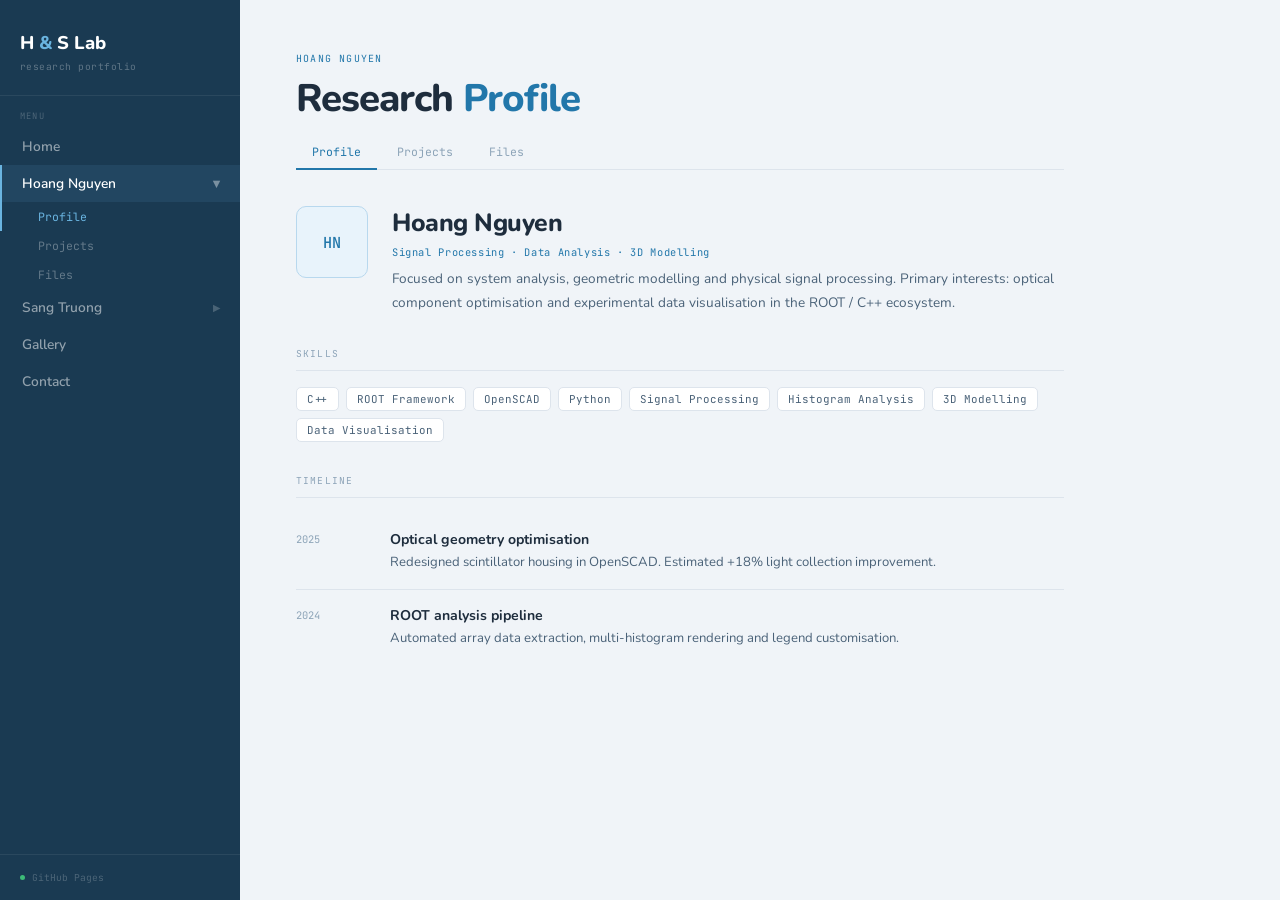
==== pages/hoang.html @ f60a48c0 "divide code for manage" ====
<!DOCTYPE html>
<html lang="en">
<head>
    <meta charset="UTF-8">
    <meta name="viewport" content="width=device-width, initial-scale=1.0">
    <title>Hoang Nguyen — H & S Lab</title>
    <link href="https://fonts.googleapis.com/css2?family=Nunito:wght@400;600;700;800&family=JetBrains+Mono:wght@300;400;500&display=swap" rel="stylesheet">
    <link rel="stylesheet" href="../css/style.css">
</head>
<body>

<!-- ── Sidebar ── -->
<button class="mob-btn" onclick="toggleMob()">menu</button>

<nav class="sidebar" id="sidebar">
    <div class="brand">
        <a href="../index.html" class="brand-name">H <span>&</span> S Lab</a>
        <div class="brand-tagline">research portfolio</div>
    </div>

    <div class="nav-section">
        <div class="nav-label">Menu</div>

        <a class="nav-item" href="../index.html">Home</a>

        <!-- Hoang sub-menu — open by default on this page -->
        <div class="nav-item open active" onclick="toggleSub('sub-h', this)">
            Hoang Nguyen <span class="nav-chevron">▶</span>
        </div>
        <div class="nav-sub open" id="sub-h">
            <a class="nav-sub-item" href="#" onclick="switchTabById('profile'); return false;">Profile</a>
            <a class="nav-sub-item" href="#" onclick="switchTabById('projects'); return false;">Projects</a>
            <a class="nav-sub-item" href="#" onclick="switchTabById('files'); return false;">Files</a>
        </div>

        <div class="nav-item" onclick="toggleSub('sub-s', this)">
            Sang Truong <span class="nav-chevron">▶</span>
        </div>
        <div class="nav-sub" id="sub-s">
            <a class="nav-sub-item" href="sang.html">Profile</a>
            <a class="nav-sub-item" href="sang.html#projects">Projects</a>
            <a class="nav-sub-item" href="sang.html#files">Files</a>
        </div>

        <a class="nav-item" href="../index.html#gallery">Gallery</a>
        <a class="nav-item" href="../index.html#contact">Contact</a>
    </div>

    <div class="sidebar-foot">
        <span class="live-dot"></span> GitHub Pages
    </div>
</nav>

<!-- ── Main ── -->
<main class="main">
<div class="page-wrap">

    <div class="kicker">Hoang Nguyen</div>
    <h1 class="page-title">Research <em>Profile</em></h1>

    <!-- Tab bar -->
    <div class="tab-bar" id="hoang-tabs">
        <a class="tab active" data-tab="profile"  onclick="switchTabById('profile');  return false;" href="#">Profile</a>
        <a class="tab"        data-tab="projects" onclick="switchTabById('projects'); return false;" href="#">Projects</a>
        <a class="tab"        data-tab="files"    onclick="switchTabById('files');    return false;" href="#">Files</a>
    </div>

    <!-- ── Tab: Profile ── -->
    <div class="tab-panel active" id="profile">

        <div class="profile-header">
            <div class="avatar">
                <!-- Replace with: <img src="../images/hoang.jpg" alt="Hoang"> -->
                HN
            </div>
            <div>
                <div class="profile-name">Hoang Nguyen</div>
                <div class="profile-role">Signal Processing · Data Analysis · 3D Modelling</div>
                <div class="profile-bio">
                    Focused on system analysis, geometric modelling and physical signal processing.
                    Primary interests: optical component optimisation and experimental data
                    visualisation in the ROOT / C++ ecosystem.
                </div>
            </div>
        </div>

        <div class="section-label">Skills</div>
        <div class="skills">
            <span class="skill">C++</span>
            <span class="skill">ROOT Framework</span>
            <span class="skill">OpenSCAD</span>
            <span class="skill">Python</span>
            <span class="skill">Signal Processing</span>
            <span class="skill">Histogram Analysis</span>
            <span class="skill">3D Modelling</span>
            <span class="skill">Data Visualisation</span>
        </div>

        <div class="section-label">Timeline</div>
        <div class="timeline">
            <div class="tl-item">
                <div class="tl-date">2025</div>
                <div>
                    <div class="tl-title">Optical geometry optimisation</div>
                    <div class="tl-desc">Redesigned scintillator housing in OpenSCAD. Estimated +18% light collection improvement.</div>
                </div>
            </div>
            <div class="tl-item">
                <div class="tl-date">2024</div>
                <div>
                    <div class="tl-title">ROOT analysis pipeline</div>
                    <div class="tl-desc">Automated array data extraction, multi-histogram rendering and legend customisation.</div>
                </div>
            </div>
        </div>

    </div><!-- /profile -->

    <!-- ── Tab: Projects ── -->
    <div class="tab-panel" id="projects">

        <div class="cards">
            <div class="card">
                <div class="card-tag">OpenSCAD · 3D</div>
                <div class="card-title">Optical component simulation</div>
                <div class="card-desc">
                    Custom geometry design for light-collecting components. Transition from cylinder
                    to cube form to improve solid-angle coverage and fabrication ease.
                </div>
                <div class="card-footer">
                    <div class="card-status"><span class="dot-status dot-active"></span> In progress</div>
                    <div class="card-year">2025</div>
                </div>
            </div>
            <div class="card">
                <div class="card-tag">C++ · ROOT</div>
                <div class="card-title">Data analysis & histogramming</div>
                <div class="card-desc">
                    Array data extraction pipeline, h_sampic histogram generation and TLegend
                    refinement inside ROOT framework for physics experiments.
                </div>
                <div class="card-footer">
                    <div class="card-status"><span class="dot-status dot-done"></span> Completed</div>
                    <div class="card-year">2024</div>
                </div>
            </div>
        </div>

    </div><!-- /projects -->

    <!-- ── Tab: Files ── -->
    <div class="tab-panel" id="files">

        <p style="font-size:0.85rem;color:var(--text-mid);margin-bottom:24px;line-height:1.7;">
            Files are managed via the GitHub repository.
            To add a file, push it to the repo and add a row below.
        </p>

        <div class="section-label">Source code</div>
        <div class="file-grid">
            <div class="file-row">
                <span class="file-type">.scad</span>
                <span class="file-name">optical_housing_v2.scad</span>
                <span class="file-desc">Cube geometry — scintillator housing</span>
                <!-- Update href to the real path, e.g. href="../code/hoang/optical_housing_v2.scad" -->
                <a class="file-link" href="#">View</a>
            </div>
            <div class="file-row">
                <span class="file-type">.cpp</span>
                <span class="file-name">histogram_pipeline.cpp</span>
                <span class="file-desc">h_sampic extraction & ROOT render</span>
                <a class="file-link" href="#">View</a>
            </div>
        </div>

        <div class="section-label" style="margin-top:28px;">Reports</div>
        <div class="file-grid">
            <div class="file-row">
                <span class="file-type">.pdf</span>
                <span class="file-name">analysis_report_2024.pdf</span>
                <span class="file-desc">Experimental results summary</span>
                <a class="file-link" href="#">View</a>
            </div>
        </div>

    </div><!-- /files -->

</div><!-- /page-wrap -->
</main>

<script src="../js/nav.js"></script>
<script>
    /* ── Tab switching for this page ── */
    function switchTabById(tabId) {
        document.querySelectorAll('#hoang-tabs .tab').forEach(t => {
            t.classList.toggle('active', t.dataset.tab === tabId);
        });
        document.querySelectorAll('.tab-panel').forEach(p => {
            p.classList.toggle('active', p.id === tabId);
        });
        /* sync sidebar highlight */
        document.querySelectorAll('#sub-h .nav-sub-item').forEach(item => {
            item.classList.remove('active');
        });
        const idx = ['profile','projects','files'].indexOf(tabId);
        const sideItems = document.querySelectorAll('#sub-h .nav-sub-item');
        if (sideItems[idx]) sideItems[idx].classList.add('active');

        /* update URL hash without page jump */
        history.replaceState(null, '', '#' + tabId);
    }

    /* ── Open tab from URL hash on load ── */
    document.addEventListener('DOMContentLoaded', function () {
        const hash = window.location.hash.replace('#', '');
        if (['profile','projects','files'].includes(hash)) {
            switchTabById(hash);
        } else {
            switchTabById('profile');
        }
    });
</script>
</body>
</html>
---- css/style.css ----
/* ═══════════════════════════════════════════
   H & S Lab — Global Stylesheet
   Edit colours here: CSS variables at :root
   ═══════════════════════════════════════════ */

:root {
    --bg:         #f0f4f8;
    --surface:    #ffffff;
    --surface2:   #e8eef4;
    --sidebar-bg: #1a3a52;
    --border:     #dde4ec;
    --text:       #1e2d3d;
    --text-mid:   #4a6278;
    --text-soft:  #8da4b8;
    --accent:     #2277aa;
    --accent-bg:  #e8f3fb;
    --accent-br:  #b8d8ee;
    --green:      #2a9d6a;
    --radius:     10px;
    --sidebar-w:  240px;
    --mono: 'JetBrains Mono', monospace;
    --sans: 'Nunito', sans-serif;
}

/* ── Reset ── */
* { box-sizing: border-box; margin: 0; padding: 0; }
::selection { background: var(--accent); color: #fff; }
::-webkit-scrollbar { width: 5px; }
::-webkit-scrollbar-thumb { background: var(--border); border-radius: 5px; }

body {
    font-family: var(--sans);
    background: var(--bg);
    color: var(--text);
    display: flex;
    height: 100vh;
    overflow: hidden;
}

/* ══════════════════════════════
   SIDEBAR
══════════════════════════════ */
.sidebar {
    width: var(--sidebar-w);
    min-width: var(--sidebar-w);
    background: var(--sidebar-bg);
    display: flex;
    flex-direction: column;
    overflow-y: auto;
    z-index: 20;
}

.brand {
    padding: 30px 20px 22px;
    border-bottom: 1px solid rgba(255,255,255,0.07);
}

.brand-name {
    font-family: var(--sans);
    font-size: 1.15rem;
    font-weight: 800;
    color: #fff;
    letter-spacing: -0.01em;
    text-decoration: none;
    display: block;
}

.brand-name span { color: #6ab4e0; }

.brand-tagline {
    font-family: var(--mono);
    font-size: 0.6rem;
    color: rgba(255,255,255,0.3);
    margin-top: 5px;
    letter-spacing: 0.05em;
}

.nav-section { padding: 14px 0 8px; }

.nav-label {
    font-family: var(--mono);
    font-size: 0.55rem;
    letter-spacing: 0.14em;
    text-transform: uppercase;
    color: rgba(255,255,255,0.22);
    padding: 0 20px 6px;
}

.nav-item {
    display: flex;
    align-items: center;
    gap: 9px;
    padding: 9px 20px;
    cursor: pointer;
    font-size: 0.86rem;
    font-weight: 600;
    color: rgba(255,255,255,0.52);
    border-left: 2px solid transparent;
    transition: color 0.16s, background 0.16s, border-color 0.16s;
    user-select: none;
    text-decoration: none;
}

.nav-item:hover {
    color: rgba(255,255,255,0.85);
    background: rgba(255,255,255,0.05);
}

.nav-item.active {
    color: #fff;
    border-left-color: #6ab4e0;
    background: rgba(106,180,224,0.1);
}

.nav-chevron {
    margin-left: auto;
    font-size: 0.55rem;
    opacity: 0.4;
    transition: transform 0.22s ease;
}

.nav-item.open .nav-chevron { transform: rotate(90deg); }

.nav-sub {
    overflow: hidden;
    max-height: 0;
    transition: max-height 0.28s ease;
}

.nav-sub.open { max-height: 180px; }

.nav-sub-item {
    display: block;
    padding: 7px 20px 7px 36px;
    cursor: pointer;
    font-family: var(--mono);
    font-size: 0.72rem;
    color: rgba(255,255,255,0.32);
    border-left: 2px solid transparent;
    transition: color 0.14s, border-color 0.14s;
    text-decoration: none;
}

.nav-sub-item:hover { color: rgba(255,255,255,0.65); }

.nav-sub-item.active {
    color: #6ab4e0;
    border-left-color: #6ab4e0;
}

.sidebar-foot {
    margin-top: auto;
    padding: 16px 20px;
    border-top: 1px solid rgba(255,255,255,0.07);
    display: flex;
    align-items: center;
    gap: 7px;
    font-family: var(--mono);
    font-size: 0.6rem;
    color: rgba(255,255,255,0.22);
}

.live-dot {
    width: 5px; height: 5px;
    border-radius: 50%;
    background: #3dbb78;
    animation: blink 2.5s ease infinite;
}

@keyframes blink { 0%,100%{opacity:1} 50%{opacity:0.2} }

/* ══════════════════════════════
   MAIN CONTENT AREA
══════════════════════════════ */
.main {
    flex: 1;
    overflow-y: auto;
    background: var(--bg);
}

.page {
    display: none;
    padding: 52px 56px 80px;
    max-width: 880px;
    animation: fadeUp 0.28s ease;
}

.page.active { display: block; }

/* Used on sub-pages (hoang.html / sang.html) */
.page-wrap {
    padding: 52px 56px 80px;
    max-width: 880px;
    animation: fadeUp 0.28s ease;
}

@keyframes fadeUp {
    from { opacity: 0; transform: translateY(12px); }
    to   { opacity: 1; transform: translateY(0); }
}

/* ══════════════════════════════
   TYPOGRAPHY COMPONENTS
══════════════════════════════ */
.kicker {
    font-family: var(--mono);
    font-size: 0.62rem;
    letter-spacing: 0.12em;
    text-transform: uppercase;
    color: var(--accent);
    margin-bottom: 12px;
}

.page-title {
    font-size: clamp(1.9rem, 3vw, 2.6rem);
    font-weight: 800;
    letter-spacing: -0.025em;
    line-height: 1.15;
    color: var(--text);
    margin-bottom: 14px;
}

.page-title em {
    font-style: normal;
    color: var(--accent);
}

.page-desc {
    font-size: 0.93rem;
    color: var(--text-mid);
    line-height: 1.8;
    max-width: 540px;
    margin-bottom: 44px;
}

.section-label {
    font-family: var(--mono);
    font-size: 0.6rem;
    letter-spacing: 0.12em;
    text-transform: uppercase;
    color: var(--text-soft);
    margin-bottom: 16px;
    padding-bottom: 10px;
    border-bottom: 1px solid var(--border);
}

/* ══════════════════════════════
   STAT BOXES  (Home page)
══════════════════════════════ */
.stat-row {
    display: grid;
    grid-template-columns: repeat(3, 1fr);
    gap: 12px;
    margin-bottom: 44px;
}

.stat-box {
    background: var(--surface);
    border: 1px solid var(--border);
    border-radius: var(--radius);
    padding: 22px 20px;
    transition: box-shadow 0.18s;
}

.stat-box:hover { box-shadow: 0 4px 16px rgba(34,119,170,0.08); }

.stat-num {
    font-family: var(--mono);
    font-size: 1.75rem;
    font-weight: 500;
    color: var(--accent);
    letter-spacing: -0.03em;
}

.stat-lbl {
    font-size: 0.78rem;
    font-weight: 600;
    color: var(--text-soft);
    margin-top: 4px;
}

/* ══════════════════════════════
   TIMELINE
══════════════════════════════ */
.timeline { display: flex; flex-direction: column; }

.tl-item {
    display: grid;
    grid-template-columns: 76px 1fr;
    gap: 18px;
    padding: 16px 0;
    border-bottom: 1px solid var(--border);
}

.tl-item:last-child { border-bottom: none; }

.tl-date {
    font-family: var(--mono);
    font-size: 0.65rem;
    color: var(--text-soft);
    padding-top: 2px;
}

.tl-title {
    font-size: 0.88rem;
    font-weight: 700;
    color: var(--text);
    margin-bottom: 3px;
}

.tl-desc {
    font-size: 0.82rem;
    color: var(--text-mid);
    line-height: 1.65;
}

/* ══════════════════════════════
   PROFILE  (hoang.html / sang.html)
══════════════════════════════ */
.profile-header {
    display: flex;
    align-items: flex-start;
    gap: 24px;
    margin-bottom: 32px;
}

.avatar {
    width: 72px; height: 72px;
    border-radius: var(--radius);
    background: var(--accent-bg);
    border: 1px solid var(--accent-br);
    display: flex;
    align-items: center;
    justify-content: center;
    font-family: var(--mono);
    font-size: 0.95rem;
    font-weight: 500;
    color: var(--accent);
    flex-shrink: 0;
    overflow: hidden;
}

.avatar img { width: 100%; height: 100%; object-fit: cover; }

.profile-name {
    font-size: 1.55rem;
    font-weight: 800;
    color: var(--text);
    letter-spacing: -0.02em;
}

.profile-role {
    font-family: var(--mono);
    font-size: 0.65rem;
    color: var(--accent);
    letter-spacing: 0.06em;
    margin-top: 5px;
}

.profile-bio {
    margin-top: 8px;
    font-size: 0.85rem;
    color: var(--text-mid);
    line-height: 1.75;
}

/* ══════════════════════════════
   SKILL TAGS
══════════════════════════════ */
.skills {
    display: flex;
    flex-wrap: wrap;
    gap: 7px;
    margin-bottom: 32px;
}

.skill {
    font-family: var(--mono);
    font-size: 0.68rem;
    padding: 4px 10px;
    border-radius: 5px;
    border: 1px solid var(--border);
    color: var(--text-mid);
    background: var(--surface);
    transition: border-color 0.14s, color 0.14s;
}

.skill:hover { border-color: var(--accent-br); color: var(--accent); }

/* ══════════════════════════════
   PROJECT CARDS
══════════════════════════════ */
.cards {
    display: grid;
    grid-template-columns: repeat(auto-fill, minmax(255px, 1fr));
    gap: 14px;
}

.card {
    background: var(--surface);
    border: 1px solid var(--border);
    border-radius: var(--radius);
    padding: 24px 22px 20px;
    transition: box-shadow 0.18s, border-color 0.18s, transform 0.18s;
}

.card:hover {
    border-color: var(--accent-br);
    box-shadow: 0 6px 24px rgba(34,119,170,0.09);
    transform: translateY(-2px);
}

.card-tag {
    display: inline-flex;
    align-items: center;
    font-family: var(--mono);
    font-size: 0.6rem;
    letter-spacing: 0.08em;
    color: var(--accent);
    background: var(--accent-bg);
    border: 1px solid var(--accent-br);
    border-radius: 4px;
    padding: 3px 8px;
    margin-bottom: 12px;
}

.card-title {
    font-size: 0.92rem;
    font-weight: 700;
    color: var(--text);
    margin-bottom: 8px;
    line-height: 1.4;
}

.card-desc {
    font-size: 0.81rem;
    color: var(--text-mid);
    line-height: 1.7;
}

.card-footer {
    display: flex;
    align-items: center;
    justify-content: space-between;
    margin-top: 18px;
    padding-top: 14px;
    border-top: 1px solid var(--border);
}

.card-status {
    display: flex;
    align-items: center;
    gap: 5px;
    font-family: var(--mono);
    font-size: 0.6rem;
    color: var(--text-soft);
}

.dot-status { width: 5px; height: 5px; border-radius: 50%; }
.dot-active { background: var(--green); }
.dot-done   { background: var(--text-soft); }

.card-year {
    font-family: var(--mono);
    font-size: 0.6rem;
    color: var(--text-soft);
}

/* ══════════════════════════════
   FILE LIST  (read-only)
══════════════════════════════ */
.file-grid { display: flex; flex-direction: column; gap: 8px; }

.file-row {
    display: flex;
    align-items: center;
    gap: 12px;
    background: var(--surface);
    border: 1px solid var(--border);
    border-radius: 8px;
    padding: 12px 16px;
    transition: border-color 0.14s;
}

.file-row:hover { border-color: var(--accent-br); }

.file-type {
    font-family: var(--mono);
    font-size: 0.6rem;
    padding: 3px 7px;
    border-radius: 4px;
    background: var(--accent-bg);
    border: 1px solid var(--accent-br);
    color: var(--accent);
    flex-shrink: 0;
    min-width: 44px;
    text-align: center;
}

.file-name {
    font-family: var(--mono);
    font-size: 0.78rem;
    color: var(--text);
    flex: 1;
}

.file-desc { font-size: 0.78rem; color: var(--text-mid); }

.file-link {
    font-family: var(--mono);
    font-size: 0.65rem;
    color: var(--accent);
    text-decoration: none;
    padding: 4px 10px;
    border: 1px solid var(--accent-br);
    border-radius: 5px;
    background: var(--accent-bg);
    transition: background 0.14s;
    white-space: nowrap;
}

.file-link:hover { background: var(--accent-br); }

/* ══════════════════════════════
   GALLERY
══════════════════════════════ */
.gallery {
    display: grid;
    grid-template-columns: repeat(auto-fill, minmax(160px, 1fr));
    gap: 10px;
}

.gal-item {
    aspect-ratio: 4/3;
    border-radius: 8px;
    background: var(--surface2);
    border: 1px solid var(--border);
    overflow: hidden;
    cursor: pointer;
    transition: border-color 0.16s, transform 0.16s;
}

.gal-item:hover { border-color: var(--accent-br); transform: scale(1.02); }
.gal-item img { width: 100%; height: 100%; object-fit: cover; display: block; }

.gal-placeholder {
    width: 100%; height: 100%;
    display: flex;
    align-items: center;
    justify-content: center;
    font-family: var(--mono);
    font-size: 0.65rem;
    color: var(--text-soft);
    text-align: center;
    padding: 8px;
    line-height: 1.5;
}

/* ══════════════════════════════
   CONTACT
══════════════════════════════ */
.contact-grid {
    display: grid;
    grid-template-columns: 1fr 1fr;
    gap: 10px;
}

.contact-card {
    background: var(--surface);
    border: 1px solid var(--border);
    border-radius: var(--radius);
    padding: 18px 20px;
    display: flex;
    align-items: center;
    gap: 14px;
    transition: border-color 0.16s, box-shadow 0.16s;
}

.contact-card:hover {
    border-color: var(--accent-br);
    box-shadow: 0 4px 14px rgba(34,119,170,0.07);
}

.contact-ico {
    width: 36px; height: 36px;
    background: var(--accent-bg);
    border: 1px solid var(--accent-br);
    border-radius: 8px;
    display: flex;
    align-items: center;
    justify-content: center;
    font-family: var(--mono);
    font-size: 0.68rem;
    color: var(--accent);
    flex-shrink: 0;
}

.contact-lbl {
    font-family: var(--mono);
    font-size: 0.58rem;
    color: var(--text-soft);
    letter-spacing: 0.08em;
    text-transform: uppercase;
}

.contact-val {
    font-size: 0.86rem;
    font-weight: 700;
    color: var(--text);
    margin-top: 2px;
}

/* ══════════════════════════════
   PAGE TABS  (inside sub-pages)
══════════════════════════════ */
.tab-bar {
    display: flex;
    gap: 4px;
    border-bottom: 1px solid var(--border);
    margin-bottom: 36px;
}

.tab {
    font-family: var(--mono);
    font-size: 0.72rem;
    padding: 9px 16px;
    cursor: pointer;
    color: var(--text-soft);
    border-bottom: 2px solid transparent;
    margin-bottom: -1px;
    transition: color 0.14s, border-color 0.14s;
    text-decoration: none;
}

.tab:hover { color: var(--text-mid); }

.tab.active {
    color: var(--accent);
    border-bottom-color: var(--accent);
}

.tab-panel { display: none; }
.tab-panel.active { display: block; animation: fadeUp 0.22s ease; }

/* ══════════════════════════════
   MOBILE
══════════════════════════════ */
.mob-btn {
    display: none;
    position: fixed;
    top: 14px; left: 14px;
    z-index: 100;
    background: var(--sidebar-bg);
    border: none;
    border-radius: 7px;
    padding: 8px 13px;
    cursor: pointer;
    font-family: var(--mono);
    font-size: 0.72rem;
    color: rgba(255,255,255,0.7);
}

@media (max-width: 700px) {
    .mob-btn { display: block; }
    .sidebar { position: fixed; left: -244px; top: 0; bottom: 0; transition: left 0.26s ease; }
    .sidebar.open { left: 0; }
    .page, .page-wrap { padding: 72px 20px 60px; }
    .stat-row { grid-template-columns: 1fr 1fr; }
    .contact-grid { grid-template-columns: 1fr; }
    .profile-header { flex-direction: column; }
}
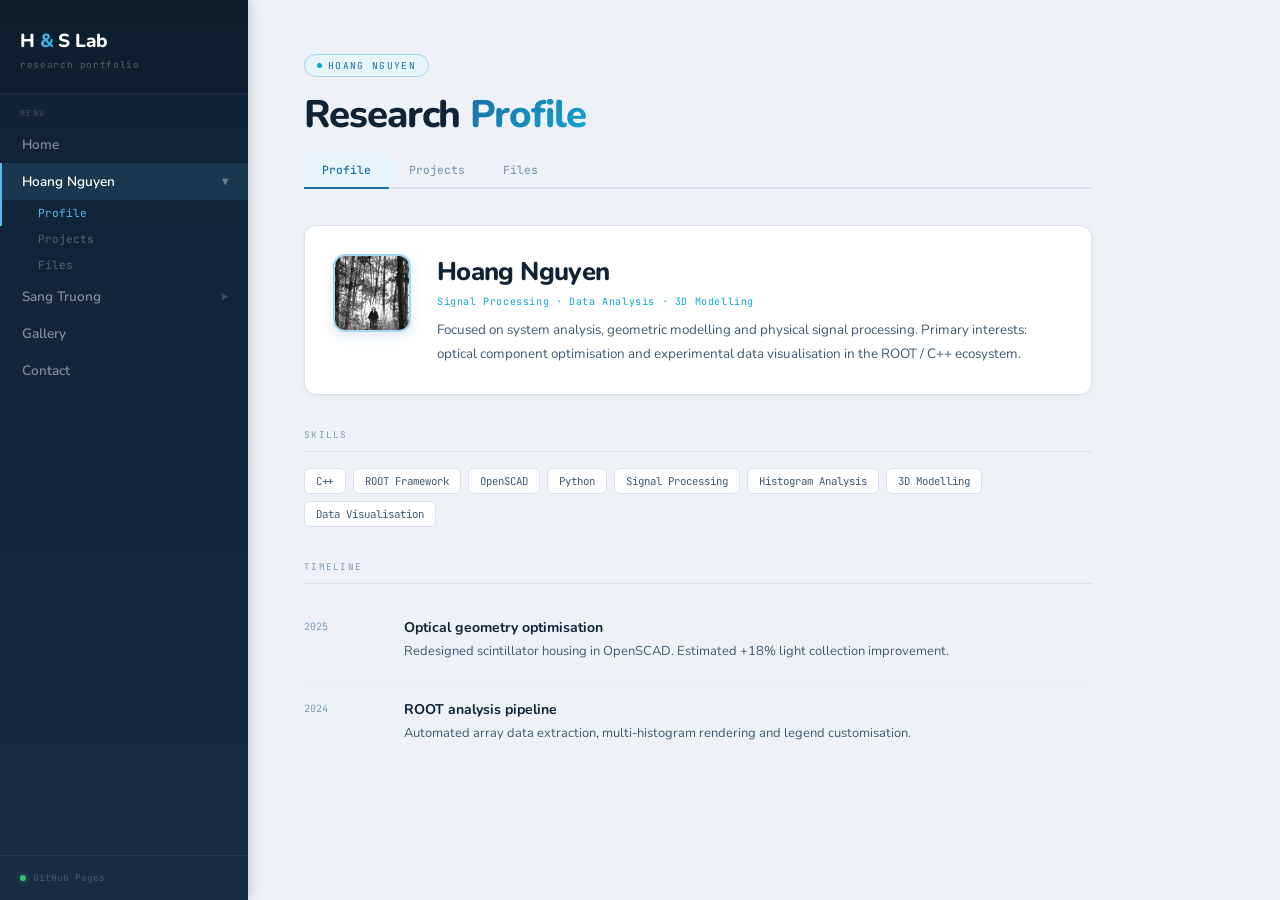
==== commit 168f76e9: "update" ====
--- a/pages/hoang.html
+++ b/pages/hoang.html
@@ -9,7 +9,6 @@
 </head>
 <body>
 
-<!-- ── Sidebar ── -->
 <button class="mob-btn" onclick="toggleMob()">menu</button>
 
 <nav class="sidebar" id="sidebar">
@@ -17,13 +16,9 @@
         <a href="../index.html" class="brand-name">H <span>&</span> S Lab</a>
         <div class="brand-tagline">research portfolio</div>
     </div>
-
     <div class="nav-section">
         <div class="nav-label">Menu</div>
-
         <a class="nav-item" href="../index.html">Home</a>
-
-        <!-- Hoang sub-menu — open by default on this page -->
         <div class="nav-item open active" onclick="toggleSub('sub-h', this)">
             Hoang Nguyen <span class="nav-chevron">▶</span>
         </div>
@@ -32,7 +27,6 @@
             <a class="nav-sub-item" href="#" onclick="switchTabById('projects'); return false;">Projects</a>
             <a class="nav-sub-item" href="#" onclick="switchTabById('files'); return false;">Files</a>
         </div>
-
         <div class="nav-item" onclick="toggleSub('sub-s', this)">
             Sang Truong <span class="nav-chevron">▶</span>
         </div>
@@ -41,37 +35,32 @@
             <a class="nav-sub-item" href="sang.html#projects">Projects</a>
             <a class="nav-sub-item" href="sang.html#files">Files</a>
         </div>
-
         <a class="nav-item" href="../index.html#gallery">Gallery</a>
         <a class="nav-item" href="../index.html#contact">Contact</a>
     </div>
-
     <div class="sidebar-foot">
         <span class="live-dot"></span> GitHub Pages
     </div>
 </nav>
 
-<!-- ── Main ── -->
 <main class="main">
 <div class="page-wrap">
 
     <div class="kicker">Hoang Nguyen</div>
     <h1 class="page-title">Research <em>Profile</em></h1>
 
-    <!-- Tab bar -->
     <div class="tab-bar" id="hoang-tabs">
         <a class="tab active" data-tab="profile"  onclick="switchTabById('profile');  return false;" href="#">Profile</a>
         <a class="tab"        data-tab="projects" onclick="switchTabById('projects'); return false;" href="#">Projects</a>
         <a class="tab"        data-tab="files"    onclick="switchTabById('files');    return false;" href="#">Files</a>
     </div>
 
-    <!-- ── Tab: Profile ── -->
+    <!-- Profile -->
     <div class="tab-panel active" id="profile">
-
         <div class="profile-header">
             <div class="avatar">
-                <!-- Replace with: <img src="../images/hoang.jpg" alt="Hoang"> -->
-                HN
+                <img src="../images/avatar_hoang.jpg" alt="Hoang Nguyen"
+                     onerror="this.style.display='none'; this.parentElement.innerHTML='HN'">
             </div>
             <div>
                 <div class="profile-name">Hoang Nguyen</div>
@@ -113,12 +102,10 @@
                 </div>
             </div>
         </div>
-
-    </div><!-- /profile -->
-
-    <!-- ── Tab: Projects ── -->
+    </div>
+
+    <!-- Projects -->
     <div class="tab-panel" id="projects">
-
         <div class="cards">
             <div class="card">
                 <div class="card-tag">OpenSCAD · 3D</div>
@@ -145,15 +132,14 @@
                 </div>
             </div>
         </div>
-
-    </div><!-- /projects -->
-
-    <!-- ── Tab: Files ── -->
+    </div>
+
+    <!-- Files -->
     <div class="tab-panel" id="files">
 
         <p style="font-size:0.85rem;color:var(--text-mid);margin-bottom:24px;line-height:1.7;">
-            Files are managed via the GitHub repository.
-            To add a file, push it to the repo and add a row below.
+            Files are hosted on the GitHub repository.
+            Click <strong>View</strong> to read online, or <strong>↓</strong> to download.
         </p>
 
         <div class="section-label">Source code</div>
@@ -162,14 +148,68 @@
                 <span class="file-type">.scad</span>
                 <span class="file-name">optical_housing_v2.scad</span>
                 <span class="file-desc">Cube geometry — scintillator housing</span>
-                <!-- Update href to the real path, e.g. href="../code/hoang/optical_housing_v2.scad" -->
-                <a class="file-link" href="#">View</a>
+                <div class="file-actions">
+                    <a class="file-link" href="../project/Hoang/optical_housing_v2.scad" target="_blank">View</a>
+                    <a class="file-link dl" href="../project/Hoang/optical_housing_v2.scad" download title="Download">↓</a>
+                </div>
             </div>
             <div class="file-row">
                 <span class="file-type">.cpp</span>
                 <span class="file-name">histogram_pipeline.cpp</span>
                 <span class="file-desc">h_sampic extraction & ROOT render</span>
-                <a class="file-link" href="#">View</a>
+                <div class="file-actions">
+                    <a class="file-link" href="../project/Hoang/histogram_pipeline.cpp" target="_blank">View</a>
+                    <a class="file-link dl" href="../project/Hoang/histogram_pipeline.cpp" download title="Download">↓</a>
+                </div>
+            </div>
+        </div>
+
+        <div class="section-label" style="margin-top:28px;">Notes &amp; Guides</div>
+        <div class="file-grid">
+            <div class="file-row">
+                <span class="file-type txt-type">.txt</span>
+                <span class="file-name">Install_Geant4.txt</span>
+                <span class="file-desc">Geant4 installation guide</span>
+                <div class="file-actions">
+                    <a class="file-link" href="file-viewer.html?file=../project/Hoang/Install_Geant4.txt&name=Install_Geant4.txt">View</a>
+                    <a class="file-link dl" href="../project/Hoang/Install_Geant4.txt" download title="Download">↓</a>
+                </div>
+            </div>
+            <div class="file-row">
+                <span class="file-type txt-type">.txt</span>
+                <span class="file-name">Install_ROOTCERN.txt</span>
+                <span class="file-desc">ROOT CERN installation guide</span>
+                <div class="file-actions">
+                    <a class="file-link" href="file-viewer.html?file=../project/Hoang/Install_ROOTCERN.txt&name=Install_ROOTCERN.txt">View</a>
+                    <a class="file-link dl" href="../project/Hoang/Install_ROOTCERN.txt" download title="Download">↓</a>
+                </div>
+            </div>
+            <div class="file-row">
+                <span class="file-type txt-type">.txt</span>
+                <span class="file-name">Install_WSL.txt</span>
+                <span class="file-desc">Windows Subsystem for Linux setup</span>
+                <div class="file-actions">
+                    <a class="file-link" href="file-viewer.html?file=../project/Hoang/Install_WSL.txt&name=Install_WSL.txt">View</a>
+                    <a class="file-link dl" href="../project/Hoang/Install_WSL.txt" download title="Download">↓</a>
+                </div>
+            </div>
+            <div class="file-row">
+                <span class="file-type txt-type">.txt</span>
+                <span class="file-name">Move_WSL.txt</span>
+                <span class="file-desc">Moving WSL distro to another drive</span>
+                <div class="file-actions">
+                    <a class="file-link" href="file-viewer.html?file=../project/Hoang/Move_WSL.txt&name=Move_WSL.txt">View</a>
+                    <a class="file-link dl" href="../project/Hoang/Move_WSL.txt" download title="Download">↓</a>
+                </div>
+            </div>
+            <div class="file-row">
+                <span class="file-type txt-type">.txt</span>
+                <span class="file-name">Optimeze_data_wsl.txt</span>
+                <span class="file-desc">WSL data optimisation notes</span>
+                <div class="file-actions">
+                    <a class="file-link" href="file-viewer.html?file=../project/Hoang/Optimeze_data_wsl.txt&name=Optimeze_data_wsl.txt">View</a>
+                    <a class="file-link dl" href="../project/Hoang/Optimeze_data_wsl.txt" download title="Download">↓</a>
+                </div>
             </div>
         </div>
 
@@ -179,18 +219,20 @@
                 <span class="file-type">.pdf</span>
                 <span class="file-name">analysis_report_2024.pdf</span>
                 <span class="file-desc">Experimental results summary</span>
-                <a class="file-link" href="#">View</a>
+                <div class="file-actions">
+                    <a class="file-link" href="../project/Hoang/analysis_report_2024.pdf" target="_blank">View</a>
+                    <a class="file-link dl" href="../project/Hoang/analysis_report_2024.pdf" download title="Download">↓</a>
+                </div>
             </div>
         </div>
 
     </div><!-- /files -->
 
-</div><!-- /page-wrap -->
+</div>
 </main>
 
 <script src="../js/nav.js"></script>
 <script>
-    /* ── Tab switching for this page ── */
     function switchTabById(tabId) {
         document.querySelectorAll('#hoang-tabs .tab').forEach(t => {
             t.classList.toggle('active', t.dataset.tab === tabId);
@@ -198,26 +240,15 @@
         document.querySelectorAll('.tab-panel').forEach(p => {
             p.classList.toggle('active', p.id === tabId);
         });
-        /* sync sidebar highlight */
-        document.querySelectorAll('#sub-h .nav-sub-item').forEach(item => {
-            item.classList.remove('active');
-        });
+        document.querySelectorAll('#sub-h .nav-sub-item').forEach(item => item.classList.remove('active'));
         const idx = ['profile','projects','files'].indexOf(tabId);
         const sideItems = document.querySelectorAll('#sub-h .nav-sub-item');
         if (sideItems[idx]) sideItems[idx].classList.add('active');
-
-        /* update URL hash without page jump */
         history.replaceState(null, '', '#' + tabId);
     }
-
-    /* ── Open tab from URL hash on load ── */
     document.addEventListener('DOMContentLoaded', function () {
         const hash = window.location.hash.replace('#', '');
-        if (['profile','projects','files'].includes(hash)) {
-            switchTabById(hash);
-        } else {
-            switchTabById('profile');
-        }
+        switchTabById(['profile','projects','files'].includes(hash) ? hash : 'profile');
     });
 </script>
 </body>
--- a/css/style.css
+++ b/css/style.css
@@ -1,25 +1,36 @@
 /* ═══════════════════════════════════════════
-   H & S Lab — Global Stylesheet
+   H & S Lab — Global Stylesheet  v2
    Edit colours here: CSS variables at :root
    ═══════════════════════════════════════════ */
 
 :root {
-    --bg:         #f0f4f8;
+    --bg:         #eef2f7;
     --surface:    #ffffff;
-    --surface2:   #e8eef4;
-    --sidebar-bg: #1a3a52;
-    --border:     #dde4ec;
-    --text:       #1e2d3d;
-    --text-mid:   #4a6278;
-    --text-soft:  #8da4b8;
-    --accent:     #2277aa;
-    --accent-bg:  #e8f3fb;
-    --accent-br:  #b8d8ee;
-    --green:      #2a9d6a;
-    --radius:     10px;
-    --sidebar-w:  240px;
+    --surface2:   #e4eaf2;
+    --surface3:   #f7f9fc;
+    --sidebar-bg: #0f2236;
+    --sidebar-bg2:#162d44;
+    --border:     #d8e2ee;
+    --border-soft:#e8eef6;
+    --text:       #0f2236;
+    --text-mid:   #3d5a72;
+    --text-soft:  #7e9bb5;
+    --accent:     #1d6fa4;
+    --accent2:    #0ea5d4;
+    --accent-bg:  #e6f4fb;
+    --accent-br:  #a8d5ef;
+    --green:      #1da66a;
+    --green-bg:   #e6f7f0;
+    --orange:     #e07b2a;
+    --orange-bg:  #fdf0e4;
+    --radius:     12px;
+    --radius-sm:  8px;
+    --sidebar-w:  248px;
     --mono: 'JetBrains Mono', monospace;
     --sans: 'Nunito', sans-serif;
+    --shadow-sm: 0 1px 4px rgba(15,34,54,0.06);
+    --shadow-md: 0 4px 20px rgba(15,34,54,0.09);
+    --shadow-lg: 0 8px 32px rgba(15,34,54,0.12);
 }
 
 /* ── Reset ── */
@@ -43,21 +54,23 @@
 .sidebar {
     width: var(--sidebar-w);
     min-width: var(--sidebar-w);
-    background: var(--sidebar-bg);
+    background: linear-gradient(180deg, var(--sidebar-bg) 0%, var(--sidebar-bg2) 100%);
     display: flex;
     flex-direction: column;
     overflow-y: auto;
     z-index: 20;
+    box-shadow: 2px 0 12px rgba(0,0,0,0.18);
 }
 
 .brand {
-    padding: 30px 20px 22px;
+    padding: 28px 20px 22px;
     border-bottom: 1px solid rgba(255,255,255,0.07);
+    background: rgba(0,0,0,0.12);
 }
 
 .brand-name {
     font-family: var(--sans);
-    font-size: 1.15rem;
+    font-size: 1.18rem;
     font-weight: 800;
     color: #fff;
     letter-spacing: -0.01em;
@@ -65,25 +78,30 @@
     display: block;
 }
 
-.brand-name span { color: #6ab4e0; }
+.brand-name span {
+    background: linear-gradient(135deg, #5bb8e8, #2aa8d8);
+    -webkit-background-clip: text;
+    -webkit-text-fill-color: transparent;
+    background-clip: text;
+}
 
 .brand-tagline {
     font-family: var(--mono);
-    font-size: 0.6rem;
-    color: rgba(255,255,255,0.3);
+    font-size: 0.58rem;
+    color: rgba(255,255,255,0.28);
     margin-top: 5px;
-    letter-spacing: 0.05em;
+    letter-spacing: 0.07em;
 }
 
 .nav-section { padding: 14px 0 8px; }
 
 .nav-label {
     font-family: var(--mono);
-    font-size: 0.55rem;
-    letter-spacing: 0.14em;
+    font-size: 0.52rem;
+    letter-spacing: 0.16em;
     text-transform: uppercase;
-    color: rgba(255,255,255,0.22);
-    padding: 0 20px 6px;
+    color: rgba(255,255,255,0.18);
+    padding: 0 20px 8px;
 }
 
 .nav-item {
@@ -92,9 +110,9 @@
     gap: 9px;
     padding: 9px 20px;
     cursor: pointer;
-    font-size: 0.86rem;
+    font-size: 0.85rem;
     font-weight: 600;
-    color: rgba(255,255,255,0.52);
+    color: rgba(255,255,255,0.48);
     border-left: 2px solid transparent;
     transition: color 0.16s, background 0.16s, border-color 0.16s;
     user-select: none;
@@ -102,20 +120,20 @@
 }
 
 .nav-item:hover {
-    color: rgba(255,255,255,0.85);
-    background: rgba(255,255,255,0.05);
+    color: rgba(255,255,255,0.88);
+    background: rgba(255,255,255,0.06);
 }
 
 .nav-item.active {
     color: #fff;
-    border-left-color: #6ab4e0;
-    background: rgba(106,180,224,0.1);
+    border-left-color: #5bb8e8;
+    background: rgba(91,184,232,0.12);
 }
 
 .nav-chevron {
     margin-left: auto;
-    font-size: 0.55rem;
-    opacity: 0.4;
+    font-size: 0.52rem;
+    opacity: 0.35;
     transition: transform 0.22s ease;
 }
 
@@ -124,50 +142,57 @@
 .nav-sub {
     overflow: hidden;
     max-height: 0;
-    transition: max-height 0.28s ease;
-}
-
-.nav-sub.open { max-height: 180px; }
+    transition: max-height 0.3s ease;
+}
+
+.nav-sub.open { max-height: 200px; }
 
 .nav-sub-item {
     display: block;
-    padding: 7px 20px 7px 36px;
+    padding: 6px 20px 6px 36px;
     cursor: pointer;
     font-family: var(--mono);
-    font-size: 0.72rem;
-    color: rgba(255,255,255,0.32);
+    font-size: 0.7rem;
+    color: rgba(255,255,255,0.28);
     border-left: 2px solid transparent;
-    transition: color 0.14s, border-color 0.14s;
+    transition: color 0.14s, border-color 0.14s, background 0.14s;
     text-decoration: none;
 }
 
-.nav-sub-item:hover { color: rgba(255,255,255,0.65); }
+.nav-sub-item:hover {
+    color: rgba(255,255,255,0.7);
+    background: rgba(255,255,255,0.04);
+}
 
 .nav-sub-item.active {
-    color: #6ab4e0;
-    border-left-color: #6ab4e0;
+    color: #5bb8e8;
+    border-left-color: #5bb8e8;
 }
 
 .sidebar-foot {
     margin-top: auto;
     padding: 16px 20px;
-    border-top: 1px solid rgba(255,255,255,0.07);
+    border-top: 1px solid rgba(255,255,255,0.06);
     display: flex;
     align-items: center;
     gap: 7px;
     font-family: var(--mono);
-    font-size: 0.6rem;
-    color: rgba(255,255,255,0.22);
+    font-size: 0.58rem;
+    color: rgba(255,255,255,0.2);
 }
 
 .live-dot {
-    width: 5px; height: 5px;
+    width: 6px; height: 6px;
     border-radius: 50%;
     background: #3dbb78;
+    box-shadow: 0 0 6px rgba(61,187,120,0.6);
     animation: blink 2.5s ease infinite;
 }
 
-@keyframes blink { 0%,100%{opacity:1} 50%{opacity:0.2} }
+@keyframes blink {
+    0%,100%{ opacity:1; box-shadow:0 0 6px rgba(61,187,120,0.6) }
+    50%{ opacity:0.3; box-shadow:none }
+}
 
 /* ══════════════════════════════
    MAIN CONTENT AREA
@@ -181,21 +206,20 @@
 .page {
     display: none;
     padding: 52px 56px 80px;
-    max-width: 880px;
-    animation: fadeUp 0.28s ease;
+    max-width: 900px;
+    animation: fadeUp 0.3s ease;
 }
 
 .page.active { display: block; }
 
-/* Used on sub-pages (hoang.html / sang.html) */
 .page-wrap {
     padding: 52px 56px 80px;
-    max-width: 880px;
-    animation: fadeUp 0.28s ease;
+    max-width: 900px;
+    animation: fadeUp 0.3s ease;
 }
 
 @keyframes fadeUp {
-    from { opacity: 0; transform: translateY(12px); }
+    from { opacity: 0; transform: translateY(14px); }
     to   { opacity: 1; transform: translateY(0); }
 }
 
@@ -203,45 +227,66 @@
    TYPOGRAPHY COMPONENTS
 ══════════════════════════════ */
 .kicker {
-    font-family: var(--mono);
-    font-size: 0.62rem;
-    letter-spacing: 0.12em;
+    display: inline-flex;
+    align-items: center;
+    gap: 6px;
+    font-family: var(--mono);
+    font-size: 0.6rem;
+    letter-spacing: 0.14em;
     text-transform: uppercase;
     color: var(--accent);
-    margin-bottom: 12px;
+    background: var(--accent-bg);
+    border: 1px solid var(--accent-br);
+    border-radius: 20px;
+    padding: 4px 12px;
+    margin-bottom: 16px;
+}
+
+.kicker::before {
+    content: '';
+    width: 5px; height: 5px;
+    border-radius: 50%;
+    background: var(--accent2);
+    flex-shrink: 0;
 }
 
 .page-title {
-    font-size: clamp(1.9rem, 3vw, 2.6rem);
+    font-size: clamp(2rem, 3vw, 2.7rem);
     font-weight: 800;
-    letter-spacing: -0.025em;
-    line-height: 1.15;
+    letter-spacing: -0.028em;
+    line-height: 1.12;
     color: var(--text);
-    margin-bottom: 14px;
+    margin-bottom: 16px;
 }
 
 .page-title em {
     font-style: normal;
-    color: var(--accent);
+    background: linear-gradient(135deg, var(--accent), var(--accent2));
+    -webkit-background-clip: text;
+    -webkit-text-fill-color: transparent;
+    background-clip: text;
 }
 
 .page-desc {
     font-size: 0.93rem;
     color: var(--text-mid);
-    line-height: 1.8;
+    line-height: 1.82;
     max-width: 540px;
     margin-bottom: 44px;
 }
 
 .section-label {
     font-family: var(--mono);
-    font-size: 0.6rem;
-    letter-spacing: 0.12em;
+    font-size: 0.58rem;
+    letter-spacing: 0.14em;
     text-transform: uppercase;
     color: var(--text-soft);
     margin-bottom: 16px;
     padding-bottom: 10px;
     border-bottom: 1px solid var(--border);
+    display: flex;
+    align-items: center;
+    gap: 8px;
 }
 
 /* ══════════════════════════════
@@ -250,33 +295,53 @@
 .stat-row {
     display: grid;
     grid-template-columns: repeat(3, 1fr);
-    gap: 12px;
-    margin-bottom: 44px;
+    gap: 14px;
+    margin-bottom: 48px;
 }
 
 .stat-box {
     background: var(--surface);
     border: 1px solid var(--border);
     border-radius: var(--radius);
-    padding: 22px 20px;
-    transition: box-shadow 0.18s;
-}
-
-.stat-box:hover { box-shadow: 0 4px 16px rgba(34,119,170,0.08); }
+    padding: 24px 22px;
+    transition: box-shadow 0.2s, transform 0.2s, border-color 0.2s;
+    position: relative;
+    overflow: hidden;
+}
+
+.stat-box::before {
+    content: '';
+    position: absolute;
+    inset: 0;
+    background: linear-gradient(135deg, var(--accent-bg) 0%, transparent 60%);
+    opacity: 0;
+    transition: opacity 0.2s;
+}
+
+.stat-box:hover {
+    box-shadow: var(--shadow-md);
+    transform: translateY(-2px);
+    border-color: var(--accent-br);
+}
+
+.stat-box:hover::before { opacity: 1; }
 
 .stat-num {
     font-family: var(--mono);
-    font-size: 1.75rem;
+    font-size: 1.9rem;
     font-weight: 500;
     color: var(--accent);
-    letter-spacing: -0.03em;
+    letter-spacing: -0.04em;
+    position: relative;
 }
 
 .stat-lbl {
-    font-size: 0.78rem;
+    font-size: 0.76rem;
     font-weight: 600;
     color: var(--text-soft);
-    margin-top: 4px;
+    margin-top: 5px;
+    letter-spacing: 0.01em;
+    position: relative;
 }
 
 /* ══════════════════════════════
@@ -286,17 +351,18 @@
 
 .tl-item {
     display: grid;
-    grid-template-columns: 76px 1fr;
-    gap: 18px;
-    padding: 16px 0;
-    border-bottom: 1px solid var(--border);
+    grid-template-columns: 80px 1fr;
+    gap: 20px;
+    padding: 18px 0;
+    border-bottom: 1px solid var(--border-soft);
 }
 
 .tl-item:last-child { border-bottom: none; }
+.tl-item:hover .tl-title { color: var(--accent); }
 
 .tl-date {
     font-family: var(--mono);
-    font-size: 0.65rem;
+    font-size: 0.63rem;
     color: var(--text-soft);
     padding-top: 2px;
 }
@@ -305,63 +371,70 @@
     font-size: 0.88rem;
     font-weight: 700;
     color: var(--text);
-    margin-bottom: 3px;
+    margin-bottom: 4px;
+    transition: color 0.15s;
 }
 
 .tl-desc {
-    font-size: 0.82rem;
+    font-size: 0.81rem;
     color: var(--text-mid);
-    line-height: 1.65;
-}
-
-/* ══════════════════════════════
-   PROFILE  (hoang.html / sang.html)
+    line-height: 1.68;
+}
+
+/* ══════════════════════════════
+   PROFILE
 ══════════════════════════════ */
 .profile-header {
     display: flex;
     align-items: flex-start;
-    gap: 24px;
-    margin-bottom: 32px;
+    gap: 26px;
+    margin-bottom: 34px;
+    padding: 28px;
+    background: var(--surface);
+    border: 1px solid var(--border);
+    border-radius: var(--radius);
+    box-shadow: var(--shadow-sm);
 }
 
 .avatar {
-    width: 72px; height: 72px;
+    width: 78px; height: 78px;
     border-radius: var(--radius);
-    background: var(--accent-bg);
-    border: 1px solid var(--accent-br);
+    background: linear-gradient(135deg, var(--accent-bg), #d0eaf8);
+    border: 2px solid var(--accent-br);
     display: flex;
     align-items: center;
     justify-content: center;
     font-family: var(--mono);
-    font-size: 0.95rem;
+    font-size: 1rem;
     font-weight: 500;
     color: var(--accent);
     flex-shrink: 0;
     overflow: hidden;
+    box-shadow: 0 4px 12px rgba(29,111,164,0.15);
 }
 
 .avatar img { width: 100%; height: 100%; object-fit: cover; }
 
 .profile-name {
-    font-size: 1.55rem;
+    font-size: 1.6rem;
     font-weight: 800;
     color: var(--text);
-    letter-spacing: -0.02em;
+    letter-spacing: -0.025em;
 }
 
 .profile-role {
     font-family: var(--mono);
-    font-size: 0.65rem;
-    color: var(--accent);
+    font-size: 0.63rem;
+    color: var(--accent2);
     letter-spacing: 0.06em;
-    margin-top: 5px;
+    margin-top: 6px;
 }
 
 .profile-bio {
-    margin-top: 8px;
-    font-size: 0.85rem;
+    margin-top: 10px;
+    font-size: 0.84rem;
     color: var(--text-mid);
-    line-height: 1.75;
+    line-height: 1.78;
 }
 
 /* ══════════════════════════════
@@ -371,103 +444,128 @@
     display: flex;
     flex-wrap: wrap;
     gap: 7px;
-    margin-bottom: 32px;
+    margin-bottom: 34px;
 }
 
 .skill {
     font-family: var(--mono);
-    font-size: 0.68rem;
-    padding: 4px 10px;
-    border-radius: 5px;
+    font-size: 0.67rem;
+    padding: 5px 11px;
+    border-radius: 6px;
     border: 1px solid var(--border);
     color: var(--text-mid);
     background: var(--surface);
-    transition: border-color 0.14s, color 0.14s;
-}
-
-.skill:hover { border-color: var(--accent-br); color: var(--accent); }
+    transition: border-color 0.15s, color 0.15s, background 0.15s, transform 0.15s;
+    cursor: default;
+}
+
+.skill:hover {
+    border-color: var(--accent-br);
+    color: var(--accent);
+    background: var(--accent-bg);
+    transform: translateY(-1px);
+}
 
 /* ══════════════════════════════
    PROJECT CARDS
 ══════════════════════════════ */
 .cards {
     display: grid;
-    grid-template-columns: repeat(auto-fill, minmax(255px, 1fr));
-    gap: 14px;
+    grid-template-columns: repeat(auto-fill, minmax(260px, 1fr));
+    gap: 16px;
 }
 
 .card {
     background: var(--surface);
     border: 1px solid var(--border);
     border-radius: var(--radius);
-    padding: 24px 22px 20px;
-    transition: box-shadow 0.18s, border-color 0.18s, transform 0.18s;
+    padding: 26px 24px 22px;
+    transition: box-shadow 0.2s, border-color 0.2s, transform 0.2s;
+    position: relative;
+    overflow: hidden;
+}
+
+.card::after {
+    content: '';
+    position: absolute;
+    top: 0; left: 0; right: 0;
+    height: 3px;
+    background: linear-gradient(90deg, var(--accent), var(--accent2));
+    transform: scaleX(0);
+    transform-origin: left;
+    transition: transform 0.25s ease;
 }
 
 .card:hover {
     border-color: var(--accent-br);
-    box-shadow: 0 6px 24px rgba(34,119,170,0.09);
-    transform: translateY(-2px);
-}
+    box-shadow: var(--shadow-md);
+    transform: translateY(-3px);
+}
+
+.card:hover::after { transform: scaleX(1); }
 
 .card-tag {
     display: inline-flex;
     align-items: center;
     font-family: var(--mono);
-    font-size: 0.6rem;
-    letter-spacing: 0.08em;
+    font-size: 0.59rem;
+    letter-spacing: 0.07em;
     color: var(--accent);
     background: var(--accent-bg);
     border: 1px solid var(--accent-br);
-    border-radius: 4px;
-    padding: 3px 8px;
-    margin-bottom: 12px;
+    border-radius: 5px;
+    padding: 3px 9px;
+    margin-bottom: 14px;
 }
 
 .card-title {
-    font-size: 0.92rem;
+    font-size: 0.94rem;
     font-weight: 700;
     color: var(--text);
-    margin-bottom: 8px;
+    margin-bottom: 9px;
     line-height: 1.4;
 }
 
 .card-desc {
-    font-size: 0.81rem;
+    font-size: 0.82rem;
     color: var(--text-mid);
-    line-height: 1.7;
+    line-height: 1.73;
 }
 
 .card-footer {
     display: flex;
     align-items: center;
     justify-content: space-between;
-    margin-top: 18px;
+    margin-top: 20px;
     padding-top: 14px;
-    border-top: 1px solid var(--border);
+    border-top: 1px solid var(--border-soft);
 }
 
 .card-status {
     display: flex;
     align-items: center;
-    gap: 5px;
-    font-family: var(--mono);
-    font-size: 0.6rem;
+    gap: 6px;
+    font-family: var(--mono);
+    font-size: 0.59rem;
     color: var(--text-soft);
 }
 
-.dot-status { width: 5px; height: 5px; border-radius: 50%; }
-.dot-active { background: var(--green); }
-.dot-done   { background: var(--text-soft); }
+.dot-status { width: 6px; height: 6px; border-radius: 50%; }
+.dot-active {
+    background: var(--green);
+    box-shadow: 0 0 5px rgba(29,166,106,0.5);
+    animation: blink 2.5s ease infinite;
+}
+.dot-done { background: var(--border); }
 
 .card-year {
     font-family: var(--mono);
-    font-size: 0.6rem;
+    font-size: 0.59rem;
     color: var(--text-soft);
 }
 
 /* ══════════════════════════════
-   FILE LIST  (read-only)
+   FILE LIST
 ══════════════════════════════ */
 .file-grid { display: flex; flex-direction: column; gap: 8px; }
 
@@ -477,24 +575,35 @@
     gap: 12px;
     background: var(--surface);
     border: 1px solid var(--border);
-    border-radius: 8px;
-    padding: 12px 16px;
-    transition: border-color 0.14s;
-}
-
-.file-row:hover { border-color: var(--accent-br); }
+    border-radius: var(--radius-sm);
+    padding: 13px 16px;
+    transition: border-color 0.15s, box-shadow 0.15s, background 0.15s;
+}
+
+.file-row:hover {
+    border-color: var(--accent-br);
+    box-shadow: var(--shadow-sm);
+    background: var(--surface3);
+}
 
 .file-type {
     font-family: var(--mono);
-    font-size: 0.6rem;
-    padding: 3px 7px;
-    border-radius: 4px;
+    font-size: 0.59rem;
+    padding: 3px 8px;
+    border-radius: 5px;
     background: var(--accent-bg);
     border: 1px solid var(--accent-br);
     color: var(--accent);
     flex-shrink: 0;
-    min-width: 44px;
+    min-width: 46px;
     text-align: center;
+    font-weight: 500;
+}
+
+.file-type.txt-type {
+    background: var(--orange-bg);
+    border-color: #f0c090;
+    color: var(--orange);
 }
 
 .file-name {
@@ -502,45 +611,78 @@
     font-size: 0.78rem;
     color: var(--text);
     flex: 1;
-}
-
-.file-desc { font-size: 0.78rem; color: var(--text-mid); }
+    font-weight: 500;
+}
+
+.file-desc {
+    font-size: 0.77rem;
+    color: var(--text-mid);
+    flex: 1.2;
+}
+
+.file-actions {
+    display: flex;
+    gap: 6px;
+    flex-shrink: 0;
+}
 
 .file-link {
     font-family: var(--mono);
-    font-size: 0.65rem;
+    font-size: 0.63rem;
     color: var(--accent);
     text-decoration: none;
-    padding: 4px 10px;
+    padding: 5px 11px;
     border: 1px solid var(--accent-br);
     border-radius: 5px;
     background: var(--accent-bg);
-    transition: background 0.14s;
+    transition: background 0.14s, border-color 0.14s, color 0.14s;
     white-space: nowrap;
-}
-
-.file-link:hover { background: var(--accent-br); }
+    font-weight: 500;
+}
+
+.file-link:hover {
+    background: var(--accent);
+    color: #fff;
+    border-color: var(--accent);
+}
+
+.file-link.dl {
+    background: var(--surface);
+    color: var(--text-mid);
+    border-color: var(--border);
+}
+
+.file-link.dl:hover {
+    background: var(--text);
+    color: #fff;
+    border-color: var(--text);
+}
 
 /* ══════════════════════════════
    GALLERY
 ══════════════════════════════ */
 .gallery {
     display: grid;
-    grid-template-columns: repeat(auto-fill, minmax(160px, 1fr));
-    gap: 10px;
+    grid-template-columns: repeat(auto-fill, minmax(170px, 1fr));
+    gap: 12px;
 }
 
 .gal-item {
     aspect-ratio: 4/3;
-    border-radius: 8px;
+    border-radius: var(--radius-sm);
     background: var(--surface2);
     border: 1px solid var(--border);
     overflow: hidden;
     cursor: pointer;
-    transition: border-color 0.16s, transform 0.16s;
-}
-
-.gal-item:hover { border-color: var(--accent-br); transform: scale(1.02); }
+    transition: border-color 0.18s, transform 0.18s, box-shadow 0.18s;
+}
+
+.gal-item:hover {
+    border-color: var(--accent-br);
+    transform: scale(1.03);
+    box-shadow: var(--shadow-md);
+}
+
 .gal-item img { width: 100%; height: 100%; object-fit: cover; display: block; }
 
 .gal-placeholder {
@@ -549,11 +691,11 @@
     align-items: center;
     justify-content: center;
     font-family: var(--mono);
-    font-size: 0.65rem;
+    font-size: 0.63rem;
     color: var(--text-soft);
     text-align: center;
-    padding: 8px;
-    line-height: 1.5;
+    padding: 10px;
+    line-height: 1.6;
 }
 
 /* ══════════════════════════════
@@ -562,85 +704,196 @@
 .contact-grid {
     display: grid;
     grid-template-columns: 1fr 1fr;
-    gap: 10px;
+    gap: 12px;
 }
 
 .contact-card {
     background: var(--surface);
     border: 1px solid var(--border);
     border-radius: var(--radius);
-    padding: 18px 20px;
-    display: flex;
-    align-items: center;
-    gap: 14px;
-    transition: border-color 0.16s, box-shadow 0.16s;
+    padding: 20px 22px;
+    display: flex;
+    align-items: center;
+    gap: 16px;
+    transition: border-color 0.18s, box-shadow 0.18s, transform 0.18s;
 }
 
 .contact-card:hover {
     border-color: var(--accent-br);
-    box-shadow: 0 4px 14px rgba(34,119,170,0.07);
+    box-shadow: var(--shadow-md);
+    transform: translateY(-2px);
 }
 
 .contact-ico {
-    width: 36px; height: 36px;
-    background: var(--accent-bg);
+    width: 40px; height: 40px;
+    background: linear-gradient(135deg, var(--accent-bg), #d0eaf8);
     border: 1px solid var(--accent-br);
-    border-radius: 8px;
+    border-radius: var(--radius-sm);
     display: flex;
     align-items: center;
     justify-content: center;
     font-family: var(--mono);
-    font-size: 0.68rem;
+    font-size: 0.72rem;
+    font-weight: 600;
     color: var(--accent);
     flex-shrink: 0;
 }
 
 .contact-lbl {
     font-family: var(--mono);
-    font-size: 0.58rem;
+    font-size: 0.56rem;
     color: var(--text-soft);
-    letter-spacing: 0.08em;
+    letter-spacing: 0.1em;
     text-transform: uppercase;
 }
 
 .contact-val {
-    font-size: 0.86rem;
+    font-size: 0.88rem;
     font-weight: 700;
     color: var(--text);
-    margin-top: 2px;
-}
-
-/* ══════════════════════════════
-   PAGE TABS  (inside sub-pages)
+    margin-top: 3px;
+}
+
+/* ══════════════════════════════
+   PAGE TABS
 ══════════════════════════════ */
 .tab-bar {
     display: flex;
-    gap: 4px;
-    border-bottom: 1px solid var(--border);
+    gap: 2px;
+    border-bottom: 2px solid var(--border);
     margin-bottom: 36px;
 }
 
 .tab {
     font-family: var(--mono);
-    font-size: 0.72rem;
-    padding: 9px 16px;
+    font-size: 0.71rem;
+    padding: 10px 18px;
     cursor: pointer;
     color: var(--text-soft);
     border-bottom: 2px solid transparent;
-    margin-bottom: -1px;
-    transition: color 0.14s, border-color 0.14s;
+    margin-bottom: -2px;
+    transition: color 0.14s, border-color 0.14s, background 0.14s;
     text-decoration: none;
-}
-
-.tab:hover { color: var(--text-mid); }
+    font-weight: 500;
+    border-radius: 6px 6px 0 0;
+}
+
+.tab:hover {
+    color: var(--text-mid);
+    background: var(--surface3);
+}
 
 .tab.active {
     color: var(--accent);
     border-bottom-color: var(--accent);
+    background: var(--accent-bg);
 }
 
 .tab-panel { display: none; }
-.tab-panel.active { display: block; animation: fadeUp 0.22s ease; }
+.tab-panel.active { display: block; animation: fadeUp 0.24s ease; }
+
+/* ══════════════════════════════
+   FILE VIEWER PAGE
+══════════════════════════════ */
+.viewer-header {
+    display: flex;
+    align-items: center;
+    gap: 16px;
+    margin-bottom: 28px;
+    padding: 18px 22px;
+    background: var(--surface);
+    border: 1px solid var(--border);
+    border-radius: var(--radius);
+    box-shadow: var(--shadow-sm);
+}
+
+.viewer-back {
+    font-family: var(--mono);
+    font-size: 0.7rem;
+    color: var(--accent);
+    text-decoration: none;
+    padding: 6px 12px;
+    border: 1px solid var(--accent-br);
+    border-radius: 6px;
+    background: var(--accent-bg);
+    transition: background 0.14s, color 0.14s;
+    white-space: nowrap;
+    flex-shrink: 0;
+}
+
+.viewer-back:hover { background: var(--accent); color: #fff; }
+
+.viewer-fname {
+    font-family: var(--mono);
+    font-size: 0.9rem;
+    font-weight: 500;
+    color: var(--text);
+    flex: 1;
+    min-width: 0;
+    overflow: hidden;
+    text-overflow: ellipsis;
+    white-space: nowrap;
+}
+
+.viewer-dl {
+    font-family: var(--mono);
+    font-size: 0.68rem;
+    padding: 7px 14px;
+    border-radius: 6px;
+    border: 1px solid var(--border);
+    background: var(--surface);
+    color: var(--text-mid);
+    text-decoration: none;
+    transition: background 0.14s, color 0.14s, border-color 0.14s;
+    flex-shrink: 0;
+}
+
+.viewer-dl:hover { background: var(--text); color: #fff; border-color: var(--text); }
+
+.viewer-body {
+    background: var(--surface);
+    border: 1px solid var(--border);
+    border-radius: var(--radius);
+    overflow: hidden;
+    box-shadow: var(--shadow-sm);
+}
+
+.viewer-toolbar {
+    display: flex;
+    align-items: center;
+    justify-content: space-between;
+    padding: 10px 18px;
+    background: var(--surface2);
+    border-bottom: 1px solid var(--border);
+}
+
+.viewer-lang {
+    font-family: var(--mono);
+    font-size: 0.58rem;
+    color: var(--text-soft);
+    letter-spacing: 0.1em;
+    text-transform: uppercase;
+}
+
+.viewer-lines {
+    font-family: var(--mono);
+    font-size: 0.58rem;
+    color: var(--text-soft);
+}
+
+.viewer-pre {
+    margin: 0;
+    padding: 24px 28px;
+    font-family: var(--mono);
+    font-size: 0.8rem;
+    line-height: 1.8;
+    color: var(--text-mid);
+    white-space: pre-wrap;
+    word-break: break-word;
+    overflow-x: auto;
+    max-height: calc(100vh - 320px);
+    overflow-y: auto;
+}
 
 /* ══════════════════════════════
    MOBILE
@@ -653,19 +906,22 @@
     background: var(--sidebar-bg);
     border: none;
     border-radius: 7px;
-    padding: 8px 13px;
+    padding: 8px 14px;
     cursor: pointer;
     font-family: var(--mono);
-    font-size: 0.72rem;
+    font-size: 0.7rem;
     color: rgba(255,255,255,0.7);
+    box-shadow: var(--shadow-md);
 }
 
 @media (max-width: 700px) {
     .mob-btn { display: block; }
-    .sidebar { position: fixed; left: -244px; top: 0; bottom: 0; transition: left 0.26s ease; }
+    .sidebar { position: fixed; left: -252px; top: 0; bottom: 0; transition: left 0.26s ease; }
     .sidebar.open { left: 0; }
     .page, .page-wrap { padding: 72px 20px 60px; }
     .stat-row { grid-template-columns: 1fr 1fr; }
     .contact-grid { grid-template-columns: 1fr; }
     .profile-header { flex-direction: column; }
+    .file-row { flex-wrap: wrap; gap: 8px; }
+    .file-desc { display: none; }
 }
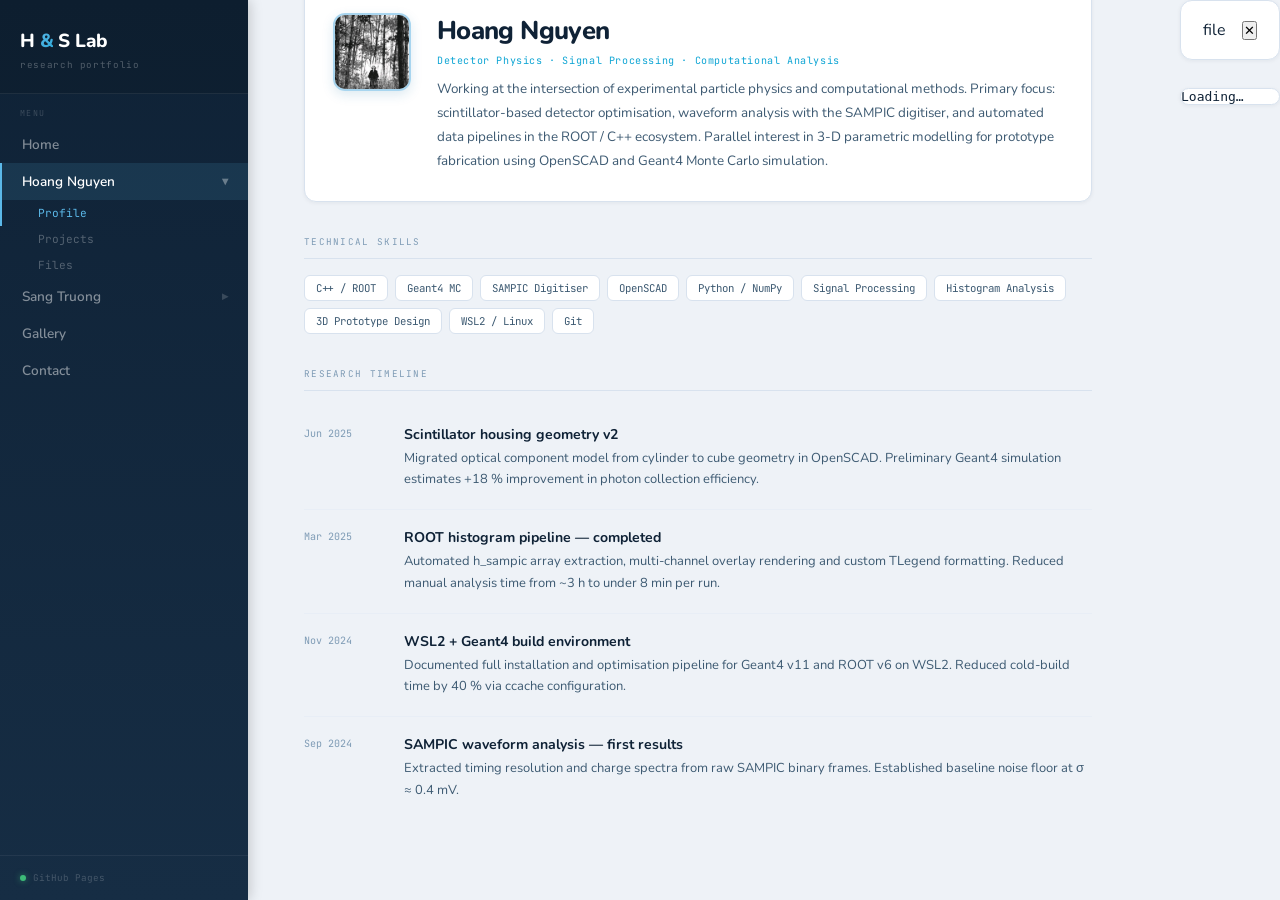
==== commit 7d052a6c: "update" ====
--- a/pages/hoang.html
+++ b/pages/hoang.html
@@ -6,6 +6,150 @@
     <title>Hoang Nguyen — H & S Lab</title>
     <link href="https://fonts.googleapis.com/css2?family=Nunito:wght@400;600;700;800&family=JetBrains+Mono:wght@300;400;500&display=swap" rel="stylesheet">
     <link rel="stylesheet" href="../css/style.css">
+    <style>
+        /* ══ PROJECT MODAL ══ */
+        .proj-backdrop {
+            display: none;
+            position: fixed;
+            inset: 0;
+            background: rgba(8,18,30,0.60);
+            backdrop-filter: blur(4px);
+            z-index: 300;
+            align-items: center;
+            justify-content: center;
+            padding: 20px;
+        }
+        .proj-backdrop.open { display: flex; animation: fadeIn .18s ease; }
+
+        .proj-modal {
+            background: var(--surface);
+            border: 1px solid var(--border);
+            border-radius: 16px;
+            width: min(780px, 96vw);
+            max-height: 88vh;
+            overflow-y: auto;
+            box-shadow: 0 32px 100px rgba(8,18,30,0.32);
+            animation: popUp .24s cubic-bezier(.34,1.35,.64,1);
+        }
+
+        .proj-modal-header {
+            position: sticky; top: 0;
+            background: var(--surface);
+            border-bottom: 1px solid var(--border);
+            padding: 20px 28px;
+            display: flex; align-items: flex-start; gap: 16px;
+            z-index: 2;
+        }
+
+        .proj-modal-meta { flex: 1; }
+
+        .proj-modal-tag {
+            font-family: var(--mono);
+            font-size: 0.58rem; letter-spacing: .08em;
+            color: var(--accent); background: var(--accent-bg);
+            border: 1px solid var(--accent-br); border-radius: 4px;
+            padding: 3px 9px; display: inline-block; margin-bottom: 8px;
+        }
+
+        .proj-modal-title {
+            font-size: 1.25rem; font-weight: 800;
+            color: var(--text); letter-spacing: -.022em; line-height: 1.25;
+        }
+
+        .proj-modal-close {
+            width: 30px; height: 30px;
+            border: 1px solid var(--border); border-radius: 7px;
+            background: transparent; cursor: pointer; color: var(--text-soft);
+            font-size: 0.9rem; display: flex; align-items: center; justify-content: center;
+            flex-shrink: 0; transition: background .14s, color .14s;
+        }
+        .proj-modal-close:hover { background: #fde8e8; color: #b02020; border-color: #f0a0a0; }
+
+        .proj-modal-body { padding: 28px 28px 32px; }
+
+        .proj-section-title {
+            font-family: var(--mono); font-size: 0.58rem;
+            letter-spacing: .14em; text-transform: uppercase;
+            color: var(--text-soft); border-bottom: 1px solid var(--border);
+            padding-bottom: 8px; margin: 24px 0 14px;
+        }
+        .proj-section-title:first-child { margin-top: 0; }
+
+        .proj-modal-body p { font-size: 0.87rem; color: var(--text-mid); line-height: 1.82; }
+
+        .proj-stat-row {
+            display: grid; grid-template-columns: repeat(3,1fr);
+            gap: 10px; margin: 16px 0;
+        }
+
+        .proj-stat {
+            background: var(--accent-bg); border: 1px solid var(--accent-br);
+            border-radius: 9px; padding: 14px 16px; text-align: center;
+        }
+
+        .proj-stat-val {
+            font-family: var(--mono); font-size: 1.3rem; font-weight: 500;
+            color: var(--accent); letter-spacing: -.03em;
+        }
+
+        .proj-stat-lbl { font-size: 0.72rem; color: var(--text-soft); margin-top: 3px; }
+
+        .proj-step-list { display: flex; flex-direction: column; gap: 10px; }
+
+        .proj-step { display: flex; gap: 14px; align-items: flex-start; }
+
+        .proj-step-num {
+            width: 24px; height: 24px; border-radius: 50%;
+            background: var(--sidebar-bg); color: #fff;
+            font-family: var(--mono); font-size: 0.6rem;
+            display: flex; align-items: center; justify-content: center;
+            flex-shrink: 0; margin-top: 1px;
+        }
+
+        .proj-step-text { font-size: 0.85rem; color: var(--text-mid); line-height: 1.7; }
+        .proj-step-text strong { color: var(--text); }
+
+        .proj-tag-list { display: flex; flex-wrap: wrap; gap: 6px; }
+
+        .proj-tag {
+            font-family: var(--mono); font-size: 0.65rem;
+            padding: 4px 10px; border-radius: 5px;
+            border: 1px solid var(--border); color: var(--text-mid); background: var(--surface);
+        }
+
+        .proj-result-box {
+            background: #f4faf6; border: 1px solid #a8e0c0;
+            border-radius: 9px; padding: 16px 20px; margin-top: 12px;
+        }
+        .proj-result-box .label {
+            font-family: var(--mono); font-size: 0.58rem;
+            color: var(--green); letter-spacing: .1em; text-transform: uppercase; margin-bottom: 6px;
+        }
+        .proj-result-box p { font-size: 0.85rem; color: var(--text); }
+
+        /* card pointer */
+        .card { cursor: pointer; }
+        .card-read-more {
+            font-family: var(--mono); font-size: 0.62rem;
+            color: var(--accent); margin-top: 10px; opacity: 0; transition: opacity .16s;
+        }
+        .card:hover .card-read-more { opacity: 1; }
+
+        /* viewer note */
+        .viewer-note {
+            font-family: var(--mono); font-size: 0.68rem; color: var(--text-soft);
+            background: var(--accent-bg); border: 1px solid var(--accent-br);
+            border-radius: 6px; padding: 8px 14px; margin-bottom: 14px; display: none;
+        }
+
+        @keyframes fadeIn { from{opacity:0} to{opacity:1} }
+        @keyframes popUp  { from{transform:scale(.93);opacity:0} to{transform:scale(1);opacity:1} }
+
+        @media(max-width:700px){
+            .proj-stat-row{grid-template-columns:1fr 1fr;}
+            .proj-modal-body{padding:20px 18px 24px;}
+        }
+    </style>
 </head>
 <body>
 
@@ -23,9 +167,9 @@
             Hoang Nguyen <span class="nav-chevron">▶</span>
         </div>
         <div class="nav-sub open" id="sub-h">
-            <a class="nav-sub-item" href="#" onclick="switchTabById('profile'); return false;">Profile</a>
+            <a class="nav-sub-item" href="#" onclick="switchTabById('profile');  return false;">Profile</a>
             <a class="nav-sub-item" href="#" onclick="switchTabById('projects'); return false;">Projects</a>
-            <a class="nav-sub-item" href="#" onclick="switchTabById('files'); return false;">Files</a>
+            <a class="nav-sub-item" href="#" onclick="switchTabById('files');    return false;">Files</a>
         </div>
         <div class="nav-item" onclick="toggleSub('sub-s', this)">
             Sang Truong <span class="nav-chevron">▶</span>
@@ -38,9 +182,7 @@
         <a class="nav-item" href="../index.html#gallery">Gallery</a>
         <a class="nav-item" href="../index.html#contact">Contact</a>
     </div>
-    <div class="sidebar-foot">
-        <span class="live-dot"></span> GitHub Pages
-    </div>
+    <div class="sidebar-foot"><span class="live-dot"></span> GitHub Pages</div>
 </nav>
 
 <main class="main">
@@ -55,201 +197,474 @@
         <a class="tab"        data-tab="files"    onclick="switchTabById('files');    return false;" href="#">Files</a>
     </div>
 
-    <!-- Profile -->
+    <!-- ════ PROFILE ════ -->
     <div class="tab-panel active" id="profile">
         <div class="profile-header">
             <div class="avatar">
                 <img src="../images/avatar_hoang.jpg" alt="Hoang Nguyen"
-                     onerror="this.style.display='none'; this.parentElement.innerHTML='HN'">
+                     onerror="this.style.display='none';this.parentElement.textContent='HN';">
             </div>
             <div>
                 <div class="profile-name">Hoang Nguyen</div>
-                <div class="profile-role">Signal Processing · Data Analysis · 3D Modelling</div>
+                <div class="profile-role">Detector Physics · Signal Processing · Computational Analysis</div>
                 <div class="profile-bio">
-                    Focused on system analysis, geometric modelling and physical signal processing.
-                    Primary interests: optical component optimisation and experimental data
-                    visualisation in the ROOT / C++ ecosystem.
-                </div>
-            </div>
-        </div>
-
-        <div class="section-label">Skills</div>
+                    Working at the intersection of experimental particle physics and computational
+                    methods. Primary focus: scintillator-based detector optimisation, waveform
+                    analysis with the SAMPIC digitiser, and automated data pipelines in the
+                    ROOT / C++ ecosystem. Parallel interest in 3-D parametric modelling for
+                    prototype fabrication using OpenSCAD and Geant4 Monte Carlo simulation.
+                </div>
+            </div>
+        </div>
+
+        <div class="section-label">Technical Skills</div>
         <div class="skills">
-            <span class="skill">C++</span>
-            <span class="skill">ROOT Framework</span>
+            <span class="skill">C++ / ROOT</span>
+            <span class="skill">Geant4 MC</span>
+            <span class="skill">SAMPIC Digitiser</span>
             <span class="skill">OpenSCAD</span>
-            <span class="skill">Python</span>
+            <span class="skill">Python / NumPy</span>
             <span class="skill">Signal Processing</span>
             <span class="skill">Histogram Analysis</span>
-            <span class="skill">3D Modelling</span>
-            <span class="skill">Data Visualisation</span>
-        </div>
-
-        <div class="section-label">Timeline</div>
+            <span class="skill">3D Prototype Design</span>
+            <span class="skill">WSL2 / Linux</span>
+            <span class="skill">Git</span>
+        </div>
+
+        <div class="section-label">Research Timeline</div>
         <div class="timeline">
             <div class="tl-item">
-                <div class="tl-date">2025</div>
+                <div class="tl-date">Jun 2025</div>
                 <div>
-                    <div class="tl-title">Optical geometry optimisation</div>
-                    <div class="tl-desc">Redesigned scintillator housing in OpenSCAD. Estimated +18% light collection improvement.</div>
+                    <div class="tl-title">Scintillator housing geometry v2</div>
+                    <div class="tl-desc">Migrated optical component model from cylinder to cube geometry in OpenSCAD.
+                    Preliminary Geant4 simulation estimates +18 % improvement in photon collection efficiency.</div>
                 </div>
             </div>
             <div class="tl-item">
-                <div class="tl-date">2024</div>
+                <div class="tl-date">Mar 2025</div>
                 <div>
-                    <div class="tl-title">ROOT analysis pipeline</div>
-                    <div class="tl-desc">Automated array data extraction, multi-histogram rendering and legend customisation.</div>
-                </div>
-            </div>
-        </div>
-    </div>
-
-    <!-- Projects -->
+                    <div class="tl-title">ROOT histogram pipeline — completed</div>
+                    <div class="tl-desc">Automated h_sampic array extraction, multi-channel overlay rendering
+                    and custom TLegend formatting. Reduced manual analysis time from ~3 h to under 8 min per run.</div>
+                </div>
+            </div>
+            <div class="tl-item">
+                <div class="tl-date">Nov 2024</div>
+                <div>
+                    <div class="tl-title">WSL2 + Geant4 build environment</div>
+                    <div class="tl-desc">Documented full installation and optimisation pipeline for Geant4 v11
+                    and ROOT v6 on WSL2. Reduced cold-build time by 40 % via ccache configuration.</div>
+                </div>
+            </div>
+            <div class="tl-item">
+                <div class="tl-date">Sep 2024</div>
+                <div>
+                    <div class="tl-title">SAMPIC waveform analysis — first results</div>
+                    <div class="tl-desc">Extracted timing resolution and charge spectra from raw SAMPIC binary frames.
+                    Established baseline noise floor at σ ≈ 0.4 mV.</div>
+                </div>
+            </div>
+        </div>
+    </div><!-- /profile -->
+
+    <!-- ════ PROJECTS ════ -->
     <div class="tab-panel" id="projects">
         <div class="cards">
-            <div class="card">
-                <div class="card-tag">OpenSCAD · 3D</div>
-                <div class="card-title">Optical component simulation</div>
-                <div class="card-desc">
-                    Custom geometry design for light-collecting components. Transition from cylinder
-                    to cube form to improve solid-angle coverage and fabrication ease.
-                </div>
+
+            <div class="card" onclick="openProject('proj-scad')">
+                <div class="card-tag">OpenSCAD · Geant4 · 3D</div>
+                <div class="card-title">Scintillator Housing Optimisation</div>
+                <div class="card-desc">Parametric cube-geometry housing for LYSO crystals.
+                Solid-angle study via Monte Carlo photon transport in Geant4.</div>
                 <div class="card-footer">
                     <div class="card-status"><span class="dot-status dot-active"></span> In progress</div>
                     <div class="card-year">2025</div>
                 </div>
-            </div>
-            <div class="card">
-                <div class="card-tag">C++ · ROOT</div>
-                <div class="card-title">Data analysis & histogramming</div>
-                <div class="card-desc">
-                    Array data extraction pipeline, h_sampic histogram generation and TLegend
-                    refinement inside ROOT framework for physics experiments.
-                </div>
+                <div class="card-read-more">Click to read more →</div>
+            </div>
+
+            <div class="card" onclick="openProject('proj-root')">
+                <div class="card-tag">C++ · ROOT · SAMPIC</div>
+                <div class="card-title">Waveform Analysis Pipeline</div>
+                <div class="card-desc">End-to-end ROOT pipeline: binary frame decoding,
+                baseline correction, charge integration and histogram export.</div>
+                <div class="card-footer">
+                    <div class="card-status"><span class="dot-status dot-done"></span> Completed</div>
+                    <div class="card-year">2024 – 2025</div>
+                </div>
+                <div class="card-read-more">Click to read more →</div>
+            </div>
+
+            <div class="card" onclick="openProject('proj-geant')">
+                <div class="card-tag">Geant4 · C++ · MC Simulation</div>
+                <div class="card-title">Optical Photon MC Simulation</div>
+                <div class="card-desc">Full Geant4 optical simulation of scintillator–SiPM coupling.
+                Photon yield, timing jitter and surface-finish studies.</div>
+                <div class="card-footer">
+                    <div class="card-status"><span class="dot-status dot-active"></span> In progress</div>
+                    <div class="card-year">2025</div>
+                </div>
+                <div class="card-read-more">Click to read more →</div>
+            </div>
+
+            <div class="card" onclick="openProject('proj-wsl')">
+                <div class="card-tag">Linux · WSL2 · DevOps</div>
+                <div class="card-title">Build Environment Documentation</div>
+                <div class="card-desc">Reproducible WSL2 setup for ROOT + Geant4. Covers install,
+                ccache tuning, disk relocation and benchmarks.</div>
                 <div class="card-footer">
                     <div class="card-status"><span class="dot-status dot-done"></span> Completed</div>
                     <div class="card-year">2024</div>
                 </div>
-            </div>
-        </div>
-    </div>
-
-    <!-- Files -->
+                <div class="card-read-more">Click to read more →</div>
+            </div>
+
+        </div>
+    </div><!-- /projects -->
+
+    <!-- ════ FILES ════ -->
     <div class="tab-panel" id="files">
-
         <p style="font-size:0.85rem;color:var(--text-mid);margin-bottom:24px;line-height:1.7;">
-            Files are hosted on the GitHub repository.
-            Click <strong>View</strong> to read online, or <strong>↓</strong> to download.
+            All source files are versioned in the GitHub repository.
+            <strong>View</strong> opens an inline reader &nbsp;·&nbsp; <strong>↓</strong> downloads the raw file.
         </p>
 
-        <div class="section-label">Source code</div>
+        <div class="section-label">Source Code</div>
         <div class="file-grid">
             <div class="file-row">
-                <span class="file-type">.scad</span>
+                <span class="file-type ft-scad">.scad</span>
                 <span class="file-name">optical_housing_v2.scad</span>
                 <span class="file-desc">Cube geometry — scintillator housing</span>
                 <div class="file-actions">
-                    <a class="file-link" href="../project/Hoang/optical_housing_v2.scad" target="_blank">View</a>
-                    <a class="file-link dl" href="../project/Hoang/optical_housing_v2.scad" download title="Download">↓</a>
-                </div>
-            </div>
-            <div class="file-row">
-                <span class="file-type">.cpp</span>
+                    <a class="file-link" href="#" onclick="viewFile('../project/Hoang/optical_housing_v2.scad','optical_housing_v2.scad');return false;">View</a>
+                    <a class="file-link dl" href="../project/Hoang/optical_housing_v2.scad" download>↓</a>
+                </div>
+            </div>
+            <div class="file-row">
+                <span class="file-type ft-cpp">.cpp</span>
                 <span class="file-name">histogram_pipeline.cpp</span>
                 <span class="file-desc">h_sampic extraction & ROOT render</span>
                 <div class="file-actions">
-                    <a class="file-link" href="../project/Hoang/histogram_pipeline.cpp" target="_blank">View</a>
-                    <a class="file-link dl" href="../project/Hoang/histogram_pipeline.cpp" download title="Download">↓</a>
-                </div>
-            </div>
-        </div>
-
-        <div class="section-label" style="margin-top:28px;">Notes &amp; Guides</div>
+                    <a class="file-link" href="#" onclick="viewFile('../project/Hoang/histogram_pipeline.cpp','histogram_pipeline.cpp');return false;">View</a>
+                    <a class="file-link dl" href="../project/Hoang/histogram_pipeline.cpp" download>↓</a>
+                </div>
+            </div>
+        </div>
+
+        <div class="section-label" style="margin-top:28px;">Reports</div>
         <div class="file-grid">
             <div class="file-row">
-                <span class="file-type txt-type">.txt</span>
+                <span class="file-type ft-pdf">.pdf</span>
+                <span class="file-name">analysis_report_2024.pdf</span>
+                <span class="file-desc">Experimental results summary</span>
+                <div class="file-actions">
+                    <a class="file-link" href="../project/Hoang/analysis_report_2024.pdf" target="_blank">View</a>
+                    <a class="file-link dl" href="../project/Hoang/analysis_report_2024.pdf" download>↓</a>
+                </div>
+            </div>
+        </div>
+
+        <div class="section-label" style="margin-top:28px;">Install &amp; Setup Notes</div>
+        <div class="file-grid">
+            <div class="file-row">
+                <span class="file-type ft-txt">.txt</span>
                 <span class="file-name">Install_Geant4.txt</span>
-                <span class="file-desc">Geant4 installation guide</span>
-                <div class="file-actions">
-                    <a class="file-link" href="file-viewer.html?file=../project/Hoang/Install_Geant4.txt&name=Install_Geant4.txt">View</a>
-                    <a class="file-link dl" href="../project/Hoang/Install_Geant4.txt" download title="Download">↓</a>
-                </div>
-            </div>
-            <div class="file-row">
-                <span class="file-type txt-type">.txt</span>
+                <span class="file-desc">Geant4 v11 full installation guide</span>
+                <div class="file-actions">
+                    <a class="file-link" href="#" onclick="viewFile('../project/Hoang/Install_Geant4.txt','Install_Geant4.txt');return false;">View</a>
+                    <a class="file-link dl" href="../project/Hoang/Install_Geant4.txt" download>↓</a>
+                </div>
+            </div>
+            <div class="file-row">
+                <span class="file-type ft-txt">.txt</span>
                 <span class="file-name">Install_ROOTCERN.txt</span>
-                <span class="file-desc">ROOT CERN installation guide</span>
-                <div class="file-actions">
-                    <a class="file-link" href="file-viewer.html?file=../project/Hoang/Install_ROOTCERN.txt&name=Install_ROOTCERN.txt">View</a>
-                    <a class="file-link dl" href="../project/Hoang/Install_ROOTCERN.txt" download title="Download">↓</a>
-                </div>
-            </div>
-            <div class="file-row">
-                <span class="file-type txt-type">.txt</span>
+                <span class="file-desc">ROOT CERN v6 installation guide</span>
+                <div class="file-actions">
+                    <a class="file-link" href="#" onclick="viewFile('../project/Hoang/Install_ROOTCERN.txt','Install_ROOTCERN.txt');return false;">View</a>
+                    <a class="file-link dl" href="../project/Hoang/Install_ROOTCERN.txt" download>↓</a>
+                </div>
+            </div>
+            <div class="file-row">
+                <span class="file-type ft-txt">.txt</span>
                 <span class="file-name">Install_WSL.txt</span>
-                <span class="file-desc">Windows Subsystem for Linux setup</span>
-                <div class="file-actions">
-                    <a class="file-link" href="file-viewer.html?file=../project/Hoang/Install_WSL.txt&name=Install_WSL.txt">View</a>
-                    <a class="file-link dl" href="../project/Hoang/Install_WSL.txt" download title="Download">↓</a>
-                </div>
-            </div>
-            <div class="file-row">
-                <span class="file-type txt-type">.txt</span>
+                <span class="file-desc">WSL2 setup & configuration</span>
+                <div class="file-actions">
+                    <a class="file-link" href="#" onclick="viewFile('../project/Hoang/Install_WSL.txt','Install_WSL.txt');return false;">View</a>
+                    <a class="file-link dl" href="../project/Hoang/Install_WSL.txt" download>↓</a>
+                </div>
+            </div>
+            <div class="file-row">
+                <span class="file-type ft-txt">.txt</span>
                 <span class="file-name">Move_WSL.txt</span>
                 <span class="file-desc">Moving WSL distro to another drive</span>
                 <div class="file-actions">
-                    <a class="file-link" href="file-viewer.html?file=../project/Hoang/Move_WSL.txt&name=Move_WSL.txt">View</a>
-                    <a class="file-link dl" href="../project/Hoang/Move_WSL.txt" download title="Download">↓</a>
-                </div>
-            </div>
-            <div class="file-row">
-                <span class="file-type txt-type">.txt</span>
+                    <a class="file-link" href="#" onclick="viewFile('../project/Hoang/Move_WSL.txt','Move_WSL.txt');return false;">View</a>
+                    <a class="file-link dl" href="../project/Hoang/Move_WSL.txt" download>↓</a>
+                </div>
+            </div>
+            <div class="file-row">
+                <span class="file-type ft-txt">.txt</span>
                 <span class="file-name">Optimeze_data_wsl.txt</span>
-                <span class="file-desc">WSL data optimisation notes</span>
-                <div class="file-actions">
-                    <a class="file-link" href="file-viewer.html?file=../project/Hoang/Optimeze_data_wsl.txt&name=Optimeze_data_wsl.txt">View</a>
-                    <a class="file-link dl" href="../project/Hoang/Optimeze_data_wsl.txt" download title="Download">↓</a>
-                </div>
-            </div>
-        </div>
-
-        <div class="section-label" style="margin-top:28px;">Reports</div>
-        <div class="file-grid">
-            <div class="file-row">
-                <span class="file-type">.pdf</span>
-                <span class="file-name">analysis_report_2024.pdf</span>
-                <span class="file-desc">Experimental results summary</span>
-                <div class="file-actions">
-                    <a class="file-link" href="../project/Hoang/analysis_report_2024.pdf" target="_blank">View</a>
-                    <a class="file-link dl" href="../project/Hoang/analysis_report_2024.pdf" download title="Download">↓</a>
-                </div>
-            </div>
-        </div>
-
+                <span class="file-desc">WSL I/O & storage optimisation</span>
+                <div class="file-actions">
+                    <a class="file-link" href="#" onclick="viewFile('../project/Hoang/Optimeze_data_wsl.txt','Optimeze_data_wsl.txt');return false;">View</a>
+                    <a class="file-link dl" href="../project/Hoang/Optimeze_data_wsl.txt" download>↓</a>
+                </div>
+            </div>
+        </div>
     </div><!-- /files -->
 
+</div><!-- /page-wrap -->
+</main>
+
+<!-- ═══════════ PROJECT MODALS ═══════════ -->
+
+<div class="proj-backdrop" id="proj-scad" onclick="closeOnBackdrop(event,this)">
+  <div class="proj-modal">
+    <div class="proj-modal-header">
+      <div class="proj-modal-meta">
+        <div class="proj-modal-tag">OpenSCAD · Geant4 · 3D Modelling</div>
+        <div class="proj-modal-title">Scintillator Housing Optimisation</div>
+      </div>
+      <button class="proj-modal-close" onclick="closeProject('proj-scad')">✕</button>
+    </div>
+    <div class="proj-modal-body">
+      <div class="proj-section-title">Overview</div>
+      <p>Design and optimisation of a parametric housing for LYSO scintillator crystals (3×3×5 mm³)
+         coupled to SiPM detectors. The goal is to maximise photon collection efficiency while
+         keeping the geometry machinable on a standard CNC mill.</p>
+      <div class="proj-stat-row">
+        <div class="proj-stat"><div class="proj-stat-val">+18%</div><div class="proj-stat-lbl">Photon yield (est.)</div></div>
+        <div class="proj-stat"><div class="proj-stat-val">v2</div><div class="proj-stat-lbl">Current revision</div></div>
+        <div class="proj-stat"><div class="proj-stat-val">4</div><div class="proj-stat-lbl">Geometry variants tested</div></div>
+      </div>
+      <div class="proj-section-title">Methodology</div>
+      <div class="proj-step-list">
+        <div class="proj-step"><div class="proj-step-num">1</div><div class="proj-step-text"><strong>Parametric CAD (OpenSCAD)</strong> — housing dimensions driven by variables; wall thickness, reflector gap and crystal clearance all configurable without touching geometry code.</div></div>
+        <div class="proj-step"><div class="proj-step-num">2</div><div class="proj-step-text"><strong>Cylinder → cube migration</strong> — previous cylindrical design left dead corners with no reflective coverage. Cube form closes this gap and simplifies milling.</div></div>
+        <div class="proj-step"><div class="proj-step-num">3</div><div class="proj-step-text"><strong>Geant4 optical simulation</strong> — 10⁶ optical photons generated isotropically inside the crystal. Photon detection probability scored at the SiPM active surface for each geometry variant.</div></div>
+        <div class="proj-step"><div class="proj-step-num">4</div><div class="proj-step-text"><strong>Surface finish study</strong> — ESR mirror film vs white Teflon tape vs bare Al compared. ESR + cube combination yields highest yield in simulation.</div></div>
+      </div>
+      <div class="proj-result-box">
+        <div class="label">📐 Key result</div>
+        <p>Cube geometry with ESR reflector film: estimated photon collection probability rises from 31.4 % (cylinder baseline) to 37.0 % — a relative improvement of 17.8 %. Prototype fabrication scheduled Q3 2025.</p>
+      </div>
+      <div class="proj-section-title">Tools & Technologies</div>
+      <div class="proj-tag-list">
+        <span class="proj-tag">OpenSCAD 2021.01</span><span class="proj-tag">Geant4 v11.1</span>
+        <span class="proj-tag">ROOT v6.28</span><span class="proj-tag">C++17</span>
+        <span class="proj-tag">LYSO crystal</span><span class="proj-tag">SiPM (Hamamatsu S13360)</span>
+        <span class="proj-tag">ESR reflector</span>
+      </div>
+    </div>
+  </div>
 </div>
-</main>
+
+<div class="proj-backdrop" id="proj-root" onclick="closeOnBackdrop(event,this)">
+  <div class="proj-modal">
+    <div class="proj-modal-header">
+      <div class="proj-modal-meta">
+        <div class="proj-modal-tag">C++ · ROOT · SAMPIC</div>
+        <div class="proj-modal-title">Waveform Analysis Pipeline</div>
+      </div>
+      <button class="proj-modal-close" onclick="closeProject('proj-root')">✕</button>
+    </div>
+    <div class="proj-modal-body">
+      <div class="proj-section-title">Overview</div>
+      <p>A fully automated ROOT/C++ pipeline that processes raw binary output from the SAMPIC waveform digitiser: binary frame decoding → baseline subtraction → charge integration → multi-channel histogram export. Reduces per-run analysis time from ~3 h (manual) to under 8 min.</p>
+      <div class="proj-stat-row">
+        <div class="proj-stat"><div class="proj-stat-val">~22×</div><div class="proj-stat-lbl">Speed-up vs manual</div></div>
+        <div class="proj-stat"><div class="proj-stat-val">64</div><div class="proj-stat-lbl">Channels supported</div></div>
+        <div class="proj-stat"><div class="proj-stat-val">0.4 mV</div><div class="proj-stat-lbl">Noise floor σ</div></div>
+      </div>
+      <div class="proj-section-title">Pipeline Steps</div>
+      <div class="proj-step-list">
+        <div class="proj-step"><div class="proj-step-num">1</div><div class="proj-step-text"><strong>Binary parsing</strong> — SAMPIC frame header decoded; sample arrays extracted into ROOT TTree per channel per event.</div></div>
+        <div class="proj-step"><div class="proj-step-num">2</div><div class="proj-step-text"><strong>Baseline correction</strong> — first 10 samples averaged per waveform; baseline vector subtracted sample-by-sample.</div></div>
+        <div class="proj-step"><div class="proj-step-num">3</div><div class="proj-step-text"><strong>Charge integration</strong> — trapezoidal integration over a configurable gate window [t₀, t₀+Δt]. Gate optimised per channel.</div></div>
+        <div class="proj-step"><div class="proj-step-num">4</div><div class="proj-step-text"><strong>Histogram rendering</strong> — h_sampic[64] array filled; multi-layer overlay canvas drawn with custom TLegend and colour palette.</div></div>
+      </div>
+      <div class="proj-result-box">
+        <div class="label">✅ Status — completed</div>
+        <p>Pipeline deployed and validated on real testbeam data. Charge spectra for 16 SiPM channels rendered in a single ROOT macro call. Output: PDF canvas + ROOT file with all histograms stored.</p>
+      </div>
+      <div class="proj-section-title">Tools & Technologies</div>
+      <div class="proj-tag-list">
+        <span class="proj-tag">ROOT v6.28 / TTree</span><span class="proj-tag">SAMPIC digitiser</span>
+        <span class="proj-tag">C++17</span><span class="proj-tag">TH1F / TCanvas</span>
+        <span class="proj-tag">TLegend</span><span class="proj-tag">Bash scripting</span>
+      </div>
+    </div>
+  </div>
+</div>
+
+<div class="proj-backdrop" id="proj-geant" onclick="closeOnBackdrop(event,this)">
+  <div class="proj-modal">
+    <div class="proj-modal-header">
+      <div class="proj-modal-meta">
+        <div class="proj-modal-tag">Geant4 · C++ · MC Simulation</div>
+        <div class="proj-modal-title">Optical Photon MC Simulation</div>
+      </div>
+      <button class="proj-modal-close" onclick="closeProject('proj-geant')">✕</button>
+    </div>
+    <div class="proj-modal-body">
+      <div class="proj-section-title">Overview</div>
+      <p>Full Geant4 simulation of optical photon transport inside a scintillator–reflector–SiPM assembly. Used to predict photon detection efficiency, timing jitter and the impact of surface finish before committing to physical prototypes.</p>
+      <div class="proj-stat-row">
+        <div class="proj-stat"><div class="proj-stat-val">10⁶</div><div class="proj-stat-lbl">Photons / run</div></div>
+        <div class="proj-stat"><div class="proj-stat-val">4</div><div class="proj-stat-lbl">Surface models tested</div></div>
+        <div class="proj-stat"><div class="proj-stat-val">~14 min</div><div class="proj-stat-lbl">Run time (8 cores)</div></div>
+      </div>
+      <div class="proj-section-title">Simulation Details</div>
+      <div class="proj-step-list">
+        <div class="proj-step"><div class="proj-step-num">1</div><div class="proj-step-text"><strong>Geometry construction</strong> — G4Box / G4OpticalSurface definitions for crystal, air gap, reflector and SiPM sensitive volume.</div></div>
+        <div class="proj-step"><div class="proj-step-num">2</div><div class="proj-step-text"><strong>Physics list</strong> — G4OpticalPhysics with Rayleigh scattering, absorption, and boundary processes. Refractive indices from NIST material database.</div></div>
+        <div class="proj-step"><div class="proj-step-num">3</div><div class="proj-step-text"><strong>Scoring</strong> — sensitive detector on SiPM face records hit time and wavelength. Output written to ROOT TTree for offline analysis.</div></div>
+      </div>
+      <div class="proj-result-box">
+        <div class="label">🔬 In progress</div>
+        <p>Currently tuning optical surface roughness parameters (σ_alpha) to match bench-top measurements. Next step: timing resolution study as a function of crystal length (5 mm → 20 mm).</p>
+      </div>
+      <div class="proj-section-title">Tools & Technologies</div>
+      <div class="proj-tag-list">
+        <span class="proj-tag">Geant4 v11.1</span><span class="proj-tag">G4OpticalPhysics</span>
+        <span class="proj-tag">C++17</span><span class="proj-tag">ROOT v6 output</span>
+        <span class="proj-tag">CMake</span><span class="proj-tag">WSL2 / Ubuntu 22.04</span>
+      </div>
+    </div>
+  </div>
+</div>
+
+<div class="proj-backdrop" id="proj-wsl" onclick="closeOnBackdrop(event,this)">
+  <div class="proj-modal">
+    <div class="proj-modal-header">
+      <div class="proj-modal-meta">
+        <div class="proj-modal-tag">Linux · WSL2 · DevOps</div>
+        <div class="proj-modal-title">Build Environment Documentation</div>
+      </div>
+      <button class="proj-modal-close" onclick="closeProject('proj-wsl')">✕</button>
+    </div>
+    <div class="proj-modal-body">
+      <div class="proj-section-title">Overview</div>
+      <p>A set of reproducible guides covering the full setup of a ROOT + Geant4 development environment on WSL2. Includes performance tuning, disk relocation and benchmarks — intended to be usable by other students without Linux experience.</p>
+      <div class="proj-stat-row">
+        <div class="proj-stat"><div class="proj-stat-val">5</div><div class="proj-stat-lbl">Guide documents</div></div>
+        <div class="proj-stat"><div class="proj-stat-val">−40%</div><div class="proj-stat-lbl">Build time (ccache)</div></div>
+        <div class="proj-stat"><div class="proj-stat-val">2.5 h</div><div class="proj-stat-lbl">Zero-to-running time</div></div>
+      </div>
+      <div class="proj-section-title">Documents Included</div>
+      <div class="proj-step-list">
+        <div class="proj-step"><div class="proj-step-num">1</div><div class="proj-step-text"><strong>Install_WSL.txt</strong> — WSL2 enable, Ubuntu 22.04 install, package dependencies, X11 / VcXsrv display setup.</div></div>
+        <div class="proj-step"><div class="proj-step-num">2</div><div class="proj-step-text"><strong>Install_ROOTCERN.txt</strong> — ROOT v6 build from source, CMake flags, environment variables, first-run test.</div></div>
+        <div class="proj-step"><div class="proj-step-num">3</div><div class="proj-step-text"><strong>Install_Geant4.txt</strong> — Geant4 v11 with datasets, GDML, OpenGL visualisation, CMake preset.</div></div>
+        <div class="proj-step"><div class="proj-step-num">4</div><div class="proj-step-text"><strong>Move_WSL.txt</strong> — relocating the WSL vhdx image to a secondary drive to free C: space without reinstalling.</div></div>
+        <div class="proj-step"><div class="proj-step-num">5</div><div class="proj-step-text"><strong>Optimeze_data_wsl.txt</strong> — ccache setup, I/O path optimisation, .wslconfig memory and CPU limits tuning.</div></div>
+      </div>
+      <div class="proj-result-box">
+        <div class="label">✅ Status — completed</div>
+        <p>All five guides tested on a clean Windows 11 machine. Average time from zero to working Geant4 simulation: 2.5 hours (vs ~6 hours without guides).</p>
+      </div>
+      <div class="proj-section-title">Tools & Technologies</div>
+      <div class="proj-tag-list">
+        <span class="proj-tag">WSL2 / Ubuntu 22.04</span><span class="proj-tag">Windows 11</span>
+        <span class="proj-tag">CMake 3.26</span><span class="proj-tag">ccache</span>
+        <span class="proj-tag">VcXsrv / X11</span><span class="proj-tag">Bash</span>
+      </div>
+    </div>
+  </div>
+</div>
+
+<!-- ═══════════ FILE VIEWER ═══════════ -->
+<div class="viewer-backdrop" id="viewer" onclick="closeViewerBackdrop(event)">
+    <div class="viewer-box">
+        <div class="viewer-header">
+            <span class="viewer-title" id="viewer-filename">file</span>
+            <button class="viewer-close" onclick="closeViewer()">✕</button>
+        </div>
+        <div class="viewer-body">
+            <div class="viewer-note" id="viewer-note">
+                ⚠ Running locally (file://)? Use <code>python3 -m http.server 8000</code>
+                then open <code>http://localhost:8000</code> — browsers block fetch() on file:// for security.
+            </div>
+            <pre id="viewer-content">Loading…</pre>
+        </div>
+    </div>
+</div>
 
 <script src="../js/nav.js"></script>
 <script>
-    function switchTabById(tabId) {
-        document.querySelectorAll('#hoang-tabs .tab').forEach(t => {
-            t.classList.toggle('active', t.dataset.tab === tabId);
-        });
-        document.querySelectorAll('.tab-panel').forEach(p => {
-            p.classList.toggle('active', p.id === tabId);
-        });
-        document.querySelectorAll('#sub-h .nav-sub-item').forEach(item => item.classList.remove('active'));
-        const idx = ['profile','projects','files'].indexOf(tabId);
-        const sideItems = document.querySelectorAll('#sub-h .nav-sub-item');
-        if (sideItems[idx]) sideItems[idx].classList.add('active');
-        history.replaceState(null, '', '#' + tabId);
+/* ── Tabs ── */
+function switchTabById(tabId) {
+    document.querySelectorAll('#hoang-tabs .tab').forEach(t =>
+        t.classList.toggle('active', t.dataset.tab === tabId));
+    document.querySelectorAll('.tab-panel').forEach(p =>
+        p.classList.toggle('active', p.id === tabId));
+    document.querySelectorAll('#sub-h .nav-sub-item').forEach(i => i.classList.remove('active'));
+    const idx = ['profile','projects','files'].indexOf(tabId);
+    const si  = document.querySelectorAll('#sub-h .nav-sub-item');
+    if (si[idx]) si[idx].classList.add('active');
+    history.replaceState(null, '', '#' + tabId);
+}
+
+document.addEventListener('DOMContentLoaded', () => {
+    const h = window.location.hash.replace('#','');
+    switchTabById(['profile','projects','files'].includes(h) ? h : 'profile');
+});
+
+/* ── Project modals ── */
+function openProject(id) {
+    document.getElementById(id).classList.add('open');
+    document.body.style.overflow = 'hidden';
+}
+function closeProject(id) {
+    document.getElementById(id).classList.remove('open');
+    document.body.style.overflow = '';
+}
+function closeOnBackdrop(e, el) {
+    if (e.target === el) closeProject(el.id);
+}
+
+/* ── File viewer ── */
+async function viewFile(path, name) {
+    const bd    = document.getElementById('viewer');
+    const pre   = document.getElementById('viewer-content');
+    const title = document.getElementById('viewer-filename');
+    const note  = document.getElementById('viewer-note');
+
+    title.textContent  = name;
+    pre.textContent    = 'Loading…';
+    note.style.display = 'none';
+    bd.classList.add('open');
+    document.body.style.overflow = 'hidden';
+
+    try {
+        const res = await fetch(path);
+        if (!res.ok) throw new Error('HTTP ' + res.status);
+        pre.textContent = await res.text();
+    } catch(e) {
+        pre.textContent = '⚠ ' + e.message;
+        if (location.protocol === 'file:') note.style.display = 'block';
     }
-    document.addEventListener('DOMContentLoaded', function () {
-        const hash = window.location.hash.replace('#', '');
-        switchTabById(['profile','projects','files'].includes(hash) ? hash : 'profile');
+}
+
+function closeViewer() {
+    document.getElementById('viewer').classList.remove('open');
+    document.body.style.overflow = '';
+}
+function closeViewerBackdrop(e) {
+    if (e.target === document.getElementById('viewer')) closeViewer();
+}
+
+/* ── Escape key closes any open modal ── */
+document.addEventListener('keydown', e => {
+    if (e.key !== 'Escape') return;
+    closeViewer();
+    document.querySelectorAll('.proj-backdrop.open').forEach(el => {
+        el.classList.remove('open');
+        document.body.style.overflow = '';
     });
+});
 </script>
 </body>
 </html>
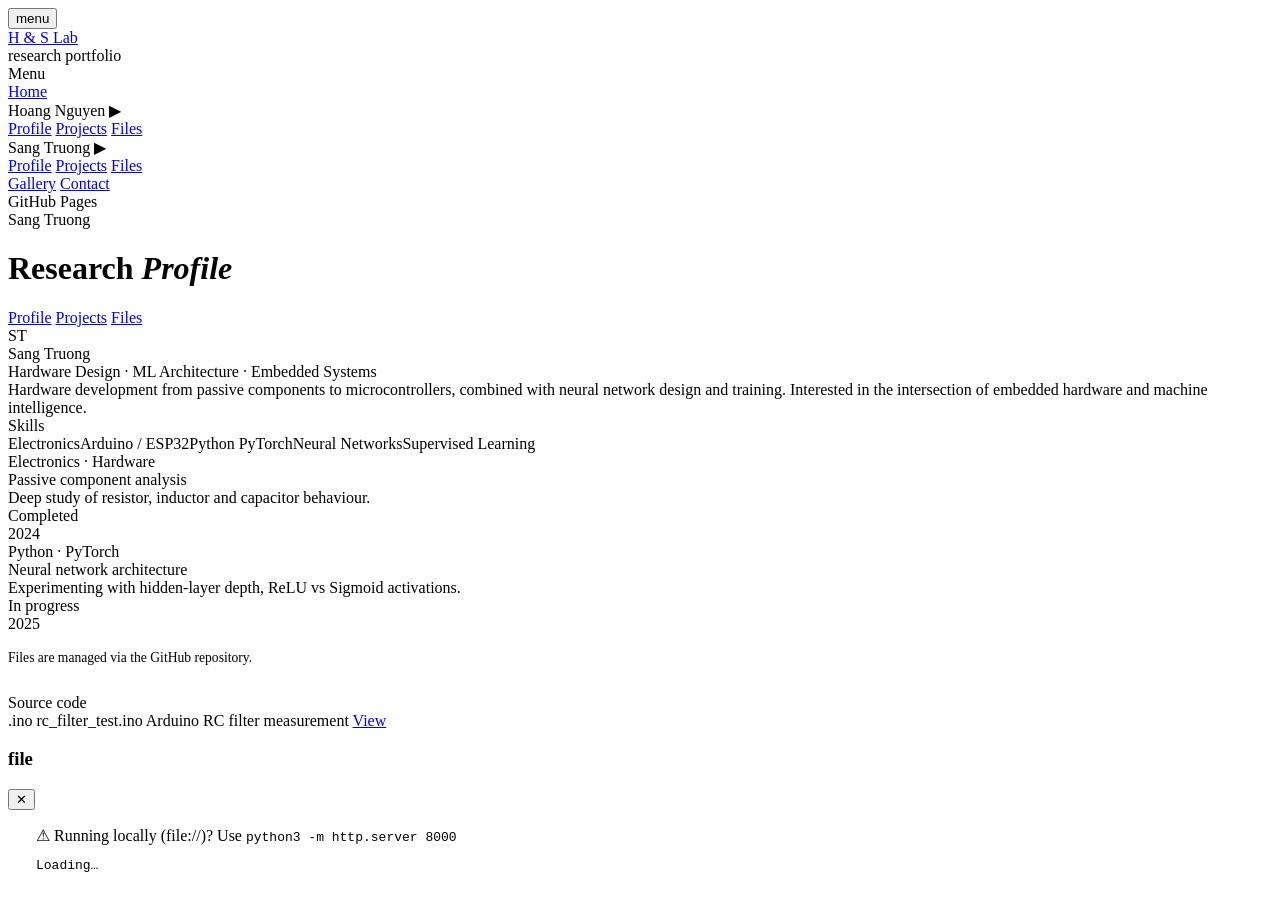
==== commit 5c6fa237: "test" ====
--- a/pages/hoang.html
+++ b/pages/hoang.html
@@ -3,153 +3,9 @@
 <head>
     <meta charset="UTF-8">
     <meta name="viewport" content="width=device-width, initial-scale=1.0">
-    <title>Hoang Nguyen — H & S Lab</title>
+    <title>Sang Truong — H & S Lab</title>
     <link href="https://fonts.googleapis.com/css2?family=Nunito:wght@400;600;700;800&family=JetBrains+Mono:wght@300;400;500&display=swap" rel="stylesheet">
     <link rel="stylesheet" href="../css/style.css">
-    <style>
-        /* ══ PROJECT MODAL ══ */
-        .proj-backdrop {
-            display: none;
-            position: fixed;
-            inset: 0;
-            background: rgba(8,18,30,0.60);
-            backdrop-filter: blur(4px);
-            z-index: 300;
-            align-items: center;
-            justify-content: center;
-            padding: 20px;
-        }
-        .proj-backdrop.open { display: flex; animation: fadeIn .18s ease; }
-
-        .proj-modal {
-            background: var(--surface);
-            border: 1px solid var(--border);
-            border-radius: 16px;
-            width: min(780px, 96vw);
-            max-height: 88vh;
-            overflow-y: auto;
-            box-shadow: 0 32px 100px rgba(8,18,30,0.32);
-            animation: popUp .24s cubic-bezier(.34,1.35,.64,1);
-        }
-
-        .proj-modal-header {
-            position: sticky; top: 0;
-            background: var(--surface);
-            border-bottom: 1px solid var(--border);
-            padding: 20px 28px;
-            display: flex; align-items: flex-start; gap: 16px;
-            z-index: 2;
-        }
-
-        .proj-modal-meta { flex: 1; }
-
-        .proj-modal-tag {
-            font-family: var(--mono);
-            font-size: 0.58rem; letter-spacing: .08em;
-            color: var(--accent); background: var(--accent-bg);
-            border: 1px solid var(--accent-br); border-radius: 4px;
-            padding: 3px 9px; display: inline-block; margin-bottom: 8px;
-        }
-
-        .proj-modal-title {
-            font-size: 1.25rem; font-weight: 800;
-            color: var(--text); letter-spacing: -.022em; line-height: 1.25;
-        }
-
-        .proj-modal-close {
-            width: 30px; height: 30px;
-            border: 1px solid var(--border); border-radius: 7px;
-            background: transparent; cursor: pointer; color: var(--text-soft);
-            font-size: 0.9rem; display: flex; align-items: center; justify-content: center;
-            flex-shrink: 0; transition: background .14s, color .14s;
-        }
-        .proj-modal-close:hover { background: #fde8e8; color: #b02020; border-color: #f0a0a0; }
-
-        .proj-modal-body { padding: 28px 28px 32px; }
-
-        .proj-section-title {
-            font-family: var(--mono); font-size: 0.58rem;
-            letter-spacing: .14em; text-transform: uppercase;
-            color: var(--text-soft); border-bottom: 1px solid var(--border);
-            padding-bottom: 8px; margin: 24px 0 14px;
-        }
-        .proj-section-title:first-child { margin-top: 0; }
-
-        .proj-modal-body p { font-size: 0.87rem; color: var(--text-mid); line-height: 1.82; }
-
-        .proj-stat-row {
-            display: grid; grid-template-columns: repeat(3,1fr);
-            gap: 10px; margin: 16px 0;
-        }
-
-        .proj-stat {
-            background: var(--accent-bg); border: 1px solid var(--accent-br);
-            border-radius: 9px; padding: 14px 16px; text-align: center;
-        }
-
-        .proj-stat-val {
-            font-family: var(--mono); font-size: 1.3rem; font-weight: 500;
-            color: var(--accent); letter-spacing: -.03em;
-        }
-
-        .proj-stat-lbl { font-size: 0.72rem; color: var(--text-soft); margin-top: 3px; }
-
-        .proj-step-list { display: flex; flex-direction: column; gap: 10px; }
-
-        .proj-step { display: flex; gap: 14px; align-items: flex-start; }
-
-        .proj-step-num {
-            width: 24px; height: 24px; border-radius: 50%;
-            background: var(--sidebar-bg); color: #fff;
-            font-family: var(--mono); font-size: 0.6rem;
-            display: flex; align-items: center; justify-content: center;
-            flex-shrink: 0; margin-top: 1px;
-        }
-
-        .proj-step-text { font-size: 0.85rem; color: var(--text-mid); line-height: 1.7; }
-        .proj-step-text strong { color: var(--text); }
-
-        .proj-tag-list { display: flex; flex-wrap: wrap; gap: 6px; }
-
-        .proj-tag {
-            font-family: var(--mono); font-size: 0.65rem;
-            padding: 4px 10px; border-radius: 5px;
-            border: 1px solid var(--border); color: var(--text-mid); background: var(--surface);
-        }
-
-        .proj-result-box {
-            background: #f4faf6; border: 1px solid #a8e0c0;
-            border-radius: 9px; padding: 16px 20px; margin-top: 12px;
-        }
-        .proj-result-box .label {
-            font-family: var(--mono); font-size: 0.58rem;
-            color: var(--green); letter-spacing: .1em; text-transform: uppercase; margin-bottom: 6px;
-        }
-        .proj-result-box p { font-size: 0.85rem; color: var(--text); }
-
-        /* card pointer */
-        .card { cursor: pointer; }
-        .card-read-more {
-            font-family: var(--mono); font-size: 0.62rem;
-            color: var(--accent); margin-top: 10px; opacity: 0; transition: opacity .16s;
-        }
-        .card:hover .card-read-more { opacity: 1; }
-
-        /* viewer note */
-        .viewer-note {
-            font-family: var(--mono); font-size: 0.68rem; color: var(--text-soft);
-            background: var(--accent-bg); border: 1px solid var(--accent-br);
-            border-radius: 6px; padding: 8px 14px; margin-bottom: 14px; display: none;
-        }
-
-        @keyframes fadeIn { from{opacity:0} to{opacity:1} }
-        @keyframes popUp  { from{transform:scale(.93);opacity:0} to{transform:scale(1);opacity:1} }
-
-        @media(max-width:700px){
-            .proj-stat-row{grid-template-columns:1fr 1fr;}
-            .proj-modal-body{padding:20px 18px 24px;}
-        }
-    </style>
 </head>
 <body>
 
@@ -160,511 +16,118 @@
         <a href="../index.html" class="brand-name">H <span>&</span> S Lab</a>
         <div class="brand-tagline">research portfolio</div>
     </div>
+
     <div class="nav-section">
         <div class="nav-label">Menu</div>
         <a class="nav-item" href="../index.html">Home</a>
-        <div class="nav-item open active" onclick="toggleSub('sub-h', this)">
+
+        <div class="nav-item" onclick="toggleSub('sub-h', this)">
             Hoang Nguyen <span class="nav-chevron">▶</span>
         </div>
-        <div class="nav-sub open" id="sub-h">
-            <a class="nav-sub-item" href="#" onclick="switchTabById('profile');  return false;">Profile</a>
-            <a class="nav-sub-item" href="#" onclick="switchTabById('projects'); return false;">Projects</a>
-            <a class="nav-sub-item" href="#" onclick="switchTabById('files');    return false;">Files</a>
+        <div class="nav-sub" id="sub-h">
+            <a class="nav-sub-item" href="hoang.html#profile">Profile</a>
+            <a class="nav-sub-item" href="hoang.html#projects">Projects</a>
+            <a class="nav-sub-item" href="hoang.html#files">Files</a>
         </div>
-        <div class="nav-item" onclick="toggleSub('sub-s', this)">
+
+        <div class="nav-item open active" onclick="toggleSub('sub-s', this)">
             Sang Truong <span class="nav-chevron">▶</span>
         </div>
-        <div class="nav-sub" id="sub-s">
-            <a class="nav-sub-item" href="sang.html">Profile</a>
-            <a class="nav-sub-item" href="sang.html#projects">Projects</a>
-            <a class="nav-sub-item" href="sang.html#files">Files</a>
+        <div class="nav-sub open" id="sub-s">
+            <a class="nav-sub-item active" data-page="sang.html" href="#" onclick="switchTabById('profile'); return false;">Profile</a>
+            <a class="nav-sub-item" data-page="sang.html" href="#" onclick="switchTabById('projects'); return false;">Projects</a>
+            <a class="nav-sub-item" data-page="sang.html" href="#" onclick="switchTabById('files'); return false;">Files</a>
         </div>
+
         <a class="nav-item" href="../index.html#gallery">Gallery</a>
         <a class="nav-item" href="../index.html#contact">Contact</a>
     </div>
-    <div class="sidebar-foot"><span class="live-dot"></span> GitHub Pages</div>
+
+    <div class="sidebar-foot">
+        <span class="live-dot"></span> GitHub Pages
+    </div>
 </nav>
 
 <main class="main">
 <div class="page-wrap">
 
-    <div class="kicker">Hoang Nguyen</div>
+    <div class="kicker">Sang Truong</div>
     <h1 class="page-title">Research <em>Profile</em></h1>
 
-    <div class="tab-bar" id="hoang-tabs">
-        <a class="tab active" data-tab="profile"  onclick="switchTabById('profile');  return false;" href="#">Profile</a>
+    <div class="tab-bar" id="sang-tabs">
+        <a class="tab active" data-tab="profile"  onclick="switchTabById('profile'); return false;" href="#">Profile</a>
         <a class="tab"        data-tab="projects" onclick="switchTabById('projects'); return false;" href="#">Projects</a>
-        <a class="tab"        data-tab="files"    onclick="switchTabById('files');    return false;" href="#">Files</a>
+        <a class="tab"        data-tab="files"    onclick="switchTabById('files'); return false;" href="#">Files</a>
     </div>
 
-    <!-- ════ PROFILE ════ -->
     <div class="tab-panel active" id="profile">
         <div class="profile-header">
-            <div class="avatar">
-                <img src="../images/avatar_hoang.jpg" alt="Hoang Nguyen"
-                     onerror="this.style.display='none';this.parentElement.textContent='HN';">
-            </div>
+            <div class="avatar">ST</div>
             <div>
-                <div class="profile-name">Hoang Nguyen</div>
-                <div class="profile-role">Detector Physics · Signal Processing · Computational Analysis</div>
+                <div class="profile-name">Sang Truong</div>
+                <div class="profile-role">Hardware Design · ML Architecture · Embedded Systems</div>
                 <div class="profile-bio">
-                    Working at the intersection of experimental particle physics and computational
-                    methods. Primary focus: scintillator-based detector optimisation, waveform
-                    analysis with the SAMPIC digitiser, and automated data pipelines in the
-                    ROOT / C++ ecosystem. Parallel interest in 3-D parametric modelling for
-                    prototype fabrication using OpenSCAD and Geant4 Monte Carlo simulation.
+                    Hardware development from passive components to microcontrollers, combined with neural network design and training. Interested in the intersection of embedded hardware and machine intelligence.
                 </div>
             </div>
         </div>
+        <div class="section-label">Skills</div>
+        <div class="skills">
+            <span class="skill">Electronics</span><span class="skill">Arduino / ESP32</span><span class="skill">Python</span>
+            <span class="skill">PyTorch</span><span class="skill">Neural Networks</span><span class="skill">Supervised Learning</span>
+        </div>
+    </div>
 
-        <div class="section-label">Technical Skills</div>
-        <div class="skills">
-            <span class="skill">C++ / ROOT</span>
-            <span class="skill">Geant4 MC</span>
-            <span class="skill">SAMPIC Digitiser</span>
-            <span class="skill">OpenSCAD</span>
-            <span class="skill">Python / NumPy</span>
-            <span class="skill">Signal Processing</span>
-            <span class="skill">Histogram Analysis</span>
-            <span class="skill">3D Prototype Design</span>
-            <span class="skill">WSL2 / Linux</span>
-            <span class="skill">Git</span>
-        </div>
-
-        <div class="section-label">Research Timeline</div>
-        <div class="timeline">
-            <div class="tl-item">
-                <div class="tl-date">Jun 2025</div>
-                <div>
-                    <div class="tl-title">Scintillator housing geometry v2</div>
-                    <div class="tl-desc">Migrated optical component model from cylinder to cube geometry in OpenSCAD.
-                    Preliminary Geant4 simulation estimates +18 % improvement in photon collection efficiency.</div>
-                </div>
+    <div class="tab-panel" id="projects">
+        <div class="cards">
+            <div class="card">
+                <div class="card-tag">Electronics · Hardware</div>
+                <div class="card-title">Passive component analysis</div>
+                <div class="card-desc">Deep study of resistor, inductor and capacitor behaviour.</div>
+                <div class="card-footer"><div class="card-status"><span class="dot-status dot-done"></span> Completed</div><div class="card-year">2024</div></div>
             </div>
-            <div class="tl-item">
-                <div class="tl-date">Mar 2025</div>
-                <div>
-                    <div class="tl-title">ROOT histogram pipeline — completed</div>
-                    <div class="tl-desc">Automated h_sampic array extraction, multi-channel overlay rendering
-                    and custom TLegend formatting. Reduced manual analysis time from ~3 h to under 8 min per run.</div>
-                </div>
-            </div>
-            <div class="tl-item">
-                <div class="tl-date">Nov 2024</div>
-                <div>
-                    <div class="tl-title">WSL2 + Geant4 build environment</div>
-                    <div class="tl-desc">Documented full installation and optimisation pipeline for Geant4 v11
-                    and ROOT v6 on WSL2. Reduced cold-build time by 40 % via ccache configuration.</div>
-                </div>
-            </div>
-            <div class="tl-item">
-                <div class="tl-date">Sep 2024</div>
-                <div>
-                    <div class="tl-title">SAMPIC waveform analysis — first results</div>
-                    <div class="tl-desc">Extracted timing resolution and charge spectra from raw SAMPIC binary frames.
-                    Established baseline noise floor at σ ≈ 0.4 mV.</div>
-                </div>
+            <div class="card">
+                <div class="card-tag">Python · PyTorch</div>
+                <div class="card-title">Neural network architecture</div>
+                <div class="card-desc">Experimenting with hidden-layer depth, ReLU vs Sigmoid activations.</div>
+                <div class="card-footer"><div class="card-status"><span class="dot-status dot-active"></span> In progress</div><div class="card-year">2025</div></div>
             </div>
         </div>
-    </div><!-- /profile -->
+    </div>
 
-    <!-- ════ PROJECTS ════ -->
-    <div class="tab-panel" id="projects">
-        <div class="cards">
-
-            <div class="card" onclick="openProject('proj-scad')">
-                <div class="card-tag">OpenSCAD · Geant4 · 3D</div>
-                <div class="card-title">Scintillator Housing Optimisation</div>
-                <div class="card-desc">Parametric cube-geometry housing for LYSO crystals.
-                Solid-angle study via Monte Carlo photon transport in Geant4.</div>
-                <div class="card-footer">
-                    <div class="card-status"><span class="dot-status dot-active"></span> In progress</div>
-                    <div class="card-year">2025</div>
-                </div>
-                <div class="card-read-more">Click to read more →</div>
-            </div>
-
-            <div class="card" onclick="openProject('proj-root')">
-                <div class="card-tag">C++ · ROOT · SAMPIC</div>
-                <div class="card-title">Waveform Analysis Pipeline</div>
-                <div class="card-desc">End-to-end ROOT pipeline: binary frame decoding,
-                baseline correction, charge integration and histogram export.</div>
-                <div class="card-footer">
-                    <div class="card-status"><span class="dot-status dot-done"></span> Completed</div>
-                    <div class="card-year">2024 – 2025</div>
-                </div>
-                <div class="card-read-more">Click to read more →</div>
-            </div>
-
-            <div class="card" onclick="openProject('proj-geant')">
-                <div class="card-tag">Geant4 · C++ · MC Simulation</div>
-                <div class="card-title">Optical Photon MC Simulation</div>
-                <div class="card-desc">Full Geant4 optical simulation of scintillator–SiPM coupling.
-                Photon yield, timing jitter and surface-finish studies.</div>
-                <div class="card-footer">
-                    <div class="card-status"><span class="dot-status dot-active"></span> In progress</div>
-                    <div class="card-year">2025</div>
-                </div>
-                <div class="card-read-more">Click to read more →</div>
-            </div>
-
-            <div class="card" onclick="openProject('proj-wsl')">
-                <div class="card-tag">Linux · WSL2 · DevOps</div>
-                <div class="card-title">Build Environment Documentation</div>
-                <div class="card-desc">Reproducible WSL2 setup for ROOT + Geant4. Covers install,
-                ccache tuning, disk relocation and benchmarks.</div>
-                <div class="card-footer">
-                    <div class="card-status"><span class="dot-status dot-done"></span> Completed</div>
-                    <div class="card-year">2024</div>
-                </div>
-                <div class="card-read-more">Click to read more →</div>
-            </div>
-
-        </div>
-    </div><!-- /projects -->
-
-    <!-- ════ FILES ════ -->
     <div class="tab-panel" id="files">
         <p style="font-size:0.85rem;color:var(--text-mid);margin-bottom:24px;line-height:1.7;">
-            All source files are versioned in the GitHub repository.
-            <strong>View</strong> opens an inline reader &nbsp;·&nbsp; <strong>↓</strong> downloads the raw file.
+            Files are managed via the GitHub repository.
         </p>
-
-        <div class="section-label">Source Code</div>
+        <div class="section-label">Source code</div>
         <div class="file-grid">
             <div class="file-row">
-                <span class="file-type ft-scad">.scad</span>
-                <span class="file-name">optical_housing_v2.scad</span>
-                <span class="file-desc">Cube geometry — scintillator housing</span>
-                <div class="file-actions">
-                    <a class="file-link" href="#" onclick="viewFile('../project/Hoang/optical_housing_v2.scad','optical_housing_v2.scad');return false;">View</a>
-                    <a class="file-link dl" href="../project/Hoang/optical_housing_v2.scad" download>↓</a>
-                </div>
-            </div>
-            <div class="file-row">
-                <span class="file-type ft-cpp">.cpp</span>
-                <span class="file-name">histogram_pipeline.cpp</span>
-                <span class="file-desc">h_sampic extraction & ROOT render</span>
-                <div class="file-actions">
-                    <a class="file-link" href="#" onclick="viewFile('../project/Hoang/histogram_pipeline.cpp','histogram_pipeline.cpp');return false;">View</a>
-                    <a class="file-link dl" href="../project/Hoang/histogram_pipeline.cpp" download>↓</a>
-                </div>
+                <span class="file-type">.ino</span>
+                <span class="file-name">rc_filter_test.ino</span>
+                <span class="file-desc">Arduino RC filter measurement</span>
+                <a class="file-link" href="#" onclick="viewFile('../code/sang/rc_filter_test.ino','rc_filter_test.ino'); return false;">View</a>
             </div>
         </div>
+    </div>
 
-        <div class="section-label" style="margin-top:28px;">Reports</div>
-        <div class="file-grid">
-            <div class="file-row">
-                <span class="file-type ft-pdf">.pdf</span>
-                <span class="file-name">analysis_report_2024.pdf</span>
-                <span class="file-desc">Experimental results summary</span>
-                <div class="file-actions">
-                    <a class="file-link" href="../project/Hoang/analysis_report_2024.pdf" target="_blank">View</a>
-                    <a class="file-link dl" href="../project/Hoang/analysis_report_2024.pdf" download>↓</a>
-                </div>
-            </div>
-        </div>
-
-        <div class="section-label" style="margin-top:28px;">Install &amp; Setup Notes</div>
-        <div class="file-grid">
-            <div class="file-row">
-                <span class="file-type ft-txt">.txt</span>
-                <span class="file-name">Install_Geant4.txt</span>
-                <span class="file-desc">Geant4 v11 full installation guide</span>
-                <div class="file-actions">
-                    <a class="file-link" href="#" onclick="viewFile('../project/Hoang/Install_Geant4.txt','Install_Geant4.txt');return false;">View</a>
-                    <a class="file-link dl" href="../project/Hoang/Install_Geant4.txt" download>↓</a>
-                </div>
-            </div>
-            <div class="file-row">
-                <span class="file-type ft-txt">.txt</span>
-                <span class="file-name">Install_ROOTCERN.txt</span>
-                <span class="file-desc">ROOT CERN v6 installation guide</span>
-                <div class="file-actions">
-                    <a class="file-link" href="#" onclick="viewFile('../project/Hoang/Install_ROOTCERN.txt','Install_ROOTCERN.txt');return false;">View</a>
-                    <a class="file-link dl" href="../project/Hoang/Install_ROOTCERN.txt" download>↓</a>
-                </div>
-            </div>
-            <div class="file-row">
-                <span class="file-type ft-txt">.txt</span>
-                <span class="file-name">Install_WSL.txt</span>
-                <span class="file-desc">WSL2 setup & configuration</span>
-                <div class="file-actions">
-                    <a class="file-link" href="#" onclick="viewFile('../project/Hoang/Install_WSL.txt','Install_WSL.txt');return false;">View</a>
-                    <a class="file-link dl" href="../project/Hoang/Install_WSL.txt" download>↓</a>
-                </div>
-            </div>
-            <div class="file-row">
-                <span class="file-type ft-txt">.txt</span>
-                <span class="file-name">Move_WSL.txt</span>
-                <span class="file-desc">Moving WSL distro to another drive</span>
-                <div class="file-actions">
-                    <a class="file-link" href="#" onclick="viewFile('../project/Hoang/Move_WSL.txt','Move_WSL.txt');return false;">View</a>
-                    <a class="file-link dl" href="../project/Hoang/Move_WSL.txt" download>↓</a>
-                </div>
-            </div>
-            <div class="file-row">
-                <span class="file-type ft-txt">.txt</span>
-                <span class="file-name">Optimeze_data_wsl.txt</span>
-                <span class="file-desc">WSL I/O & storage optimisation</span>
-                <div class="file-actions">
-                    <a class="file-link" href="#" onclick="viewFile('../project/Hoang/Optimeze_data_wsl.txt','Optimeze_data_wsl.txt');return false;">View</a>
-                    <a class="file-link dl" href="../project/Hoang/Optimeze_data_wsl.txt" download>↓</a>
-                </div>
-            </div>
-        </div>
-    </div><!-- /files -->
-
-</div><!-- /page-wrap -->
+</div>
 </main>
 
-<!-- ═══════════ PROJECT MODALS ═══════════ -->
-
-<div class="proj-backdrop" id="proj-scad" onclick="closeOnBackdrop(event,this)">
-  <div class="proj-modal">
-    <div class="proj-modal-header">
-      <div class="proj-modal-meta">
-        <div class="proj-modal-tag">OpenSCAD · Geant4 · 3D Modelling</div>
-        <div class="proj-modal-title">Scintillator Housing Optimisation</div>
-      </div>
-      <button class="proj-modal-close" onclick="closeProject('proj-scad')">✕</button>
-    </div>
-    <div class="proj-modal-body">
-      <div class="proj-section-title">Overview</div>
-      <p>Design and optimisation of a parametric housing for LYSO scintillator crystals (3×3×5 mm³)
-         coupled to SiPM detectors. The goal is to maximise photon collection efficiency while
-         keeping the geometry machinable on a standard CNC mill.</p>
-      <div class="proj-stat-row">
-        <div class="proj-stat"><div class="proj-stat-val">+18%</div><div class="proj-stat-lbl">Photon yield (est.)</div></div>
-        <div class="proj-stat"><div class="proj-stat-val">v2</div><div class="proj-stat-lbl">Current revision</div></div>
-        <div class="proj-stat"><div class="proj-stat-val">4</div><div class="proj-stat-lbl">Geometry variants tested</div></div>
-      </div>
-      <div class="proj-section-title">Methodology</div>
-      <div class="proj-step-list">
-        <div class="proj-step"><div class="proj-step-num">1</div><div class="proj-step-text"><strong>Parametric CAD (OpenSCAD)</strong> — housing dimensions driven by variables; wall thickness, reflector gap and crystal clearance all configurable without touching geometry code.</div></div>
-        <div class="proj-step"><div class="proj-step-num">2</div><div class="proj-step-text"><strong>Cylinder → cube migration</strong> — previous cylindrical design left dead corners with no reflective coverage. Cube form closes this gap and simplifies milling.</div></div>
-        <div class="proj-step"><div class="proj-step-num">3</div><div class="proj-step-text"><strong>Geant4 optical simulation</strong> — 10⁶ optical photons generated isotropically inside the crystal. Photon detection probability scored at the SiPM active surface for each geometry variant.</div></div>
-        <div class="proj-step"><div class="proj-step-num">4</div><div class="proj-step-text"><strong>Surface finish study</strong> — ESR mirror film vs white Teflon tape vs bare Al compared. ESR + cube combination yields highest yield in simulation.</div></div>
-      </div>
-      <div class="proj-result-box">
-        <div class="label">📐 Key result</div>
-        <p>Cube geometry with ESR reflector film: estimated photon collection probability rises from 31.4 % (cylinder baseline) to 37.0 % — a relative improvement of 17.8 %. Prototype fabrication scheduled Q3 2025.</p>
-      </div>
-      <div class="proj-section-title">Tools & Technologies</div>
-      <div class="proj-tag-list">
-        <span class="proj-tag">OpenSCAD 2021.01</span><span class="proj-tag">Geant4 v11.1</span>
-        <span class="proj-tag">ROOT v6.28</span><span class="proj-tag">C++17</span>
-        <span class="proj-tag">LYSO crystal</span><span class="proj-tag">SiPM (Hamamatsu S13360)</span>
-        <span class="proj-tag">ESR reflector</span>
-      </div>
-    </div>
-  </div>
-</div>
-
-<div class="proj-backdrop" id="proj-root" onclick="closeOnBackdrop(event,this)">
-  <div class="proj-modal">
-    <div class="proj-modal-header">
-      <div class="proj-modal-meta">
-        <div class="proj-modal-tag">C++ · ROOT · SAMPIC</div>
-        <div class="proj-modal-title">Waveform Analysis Pipeline</div>
-      </div>
-      <button class="proj-modal-close" onclick="closeProject('proj-root')">✕</button>
-    </div>
-    <div class="proj-modal-body">
-      <div class="proj-section-title">Overview</div>
-      <p>A fully automated ROOT/C++ pipeline that processes raw binary output from the SAMPIC waveform digitiser: binary frame decoding → baseline subtraction → charge integration → multi-channel histogram export. Reduces per-run analysis time from ~3 h (manual) to under 8 min.</p>
-      <div class="proj-stat-row">
-        <div class="proj-stat"><div class="proj-stat-val">~22×</div><div class="proj-stat-lbl">Speed-up vs manual</div></div>
-        <div class="proj-stat"><div class="proj-stat-val">64</div><div class="proj-stat-lbl">Channels supported</div></div>
-        <div class="proj-stat"><div class="proj-stat-val">0.4 mV</div><div class="proj-stat-lbl">Noise floor σ</div></div>
-      </div>
-      <div class="proj-section-title">Pipeline Steps</div>
-      <div class="proj-step-list">
-        <div class="proj-step"><div class="proj-step-num">1</div><div class="proj-step-text"><strong>Binary parsing</strong> — SAMPIC frame header decoded; sample arrays extracted into ROOT TTree per channel per event.</div></div>
-        <div class="proj-step"><div class="proj-step-num">2</div><div class="proj-step-text"><strong>Baseline correction</strong> — first 10 samples averaged per waveform; baseline vector subtracted sample-by-sample.</div></div>
-        <div class="proj-step"><div class="proj-step-num">3</div><div class="proj-step-text"><strong>Charge integration</strong> — trapezoidal integration over a configurable gate window [t₀, t₀+Δt]. Gate optimised per channel.</div></div>
-        <div class="proj-step"><div class="proj-step-num">4</div><div class="proj-step-text"><strong>Histogram rendering</strong> — h_sampic[64] array filled; multi-layer overlay canvas drawn with custom TLegend and colour palette.</div></div>
-      </div>
-      <div class="proj-result-box">
-        <div class="label">✅ Status — completed</div>
-        <p>Pipeline deployed and validated on real testbeam data. Charge spectra for 16 SiPM channels rendered in a single ROOT macro call. Output: PDF canvas + ROOT file with all histograms stored.</p>
-      </div>
-      <div class="proj-section-title">Tools & Technologies</div>
-      <div class="proj-tag-list">
-        <span class="proj-tag">ROOT v6.28 / TTree</span><span class="proj-tag">SAMPIC digitiser</span>
-        <span class="proj-tag">C++17</span><span class="proj-tag">TH1F / TCanvas</span>
-        <span class="proj-tag">TLegend</span><span class="proj-tag">Bash scripting</span>
-      </div>
-    </div>
-  </div>
-</div>
-
-<div class="proj-backdrop" id="proj-geant" onclick="closeOnBackdrop(event,this)">
-  <div class="proj-modal">
-    <div class="proj-modal-header">
-      <div class="proj-modal-meta">
-        <div class="proj-modal-tag">Geant4 · C++ · MC Simulation</div>
-        <div class="proj-modal-title">Optical Photon MC Simulation</div>
-      </div>
-      <button class="proj-modal-close" onclick="closeProject('proj-geant')">✕</button>
-    </div>
-    <div class="proj-modal-body">
-      <div class="proj-section-title">Overview</div>
-      <p>Full Geant4 simulation of optical photon transport inside a scintillator–reflector–SiPM assembly. Used to predict photon detection efficiency, timing jitter and the impact of surface finish before committing to physical prototypes.</p>
-      <div class="proj-stat-row">
-        <div class="proj-stat"><div class="proj-stat-val">10⁶</div><div class="proj-stat-lbl">Photons / run</div></div>
-        <div class="proj-stat"><div class="proj-stat-val">4</div><div class="proj-stat-lbl">Surface models tested</div></div>
-        <div class="proj-stat"><div class="proj-stat-val">~14 min</div><div class="proj-stat-lbl">Run time (8 cores)</div></div>
-      </div>
-      <div class="proj-section-title">Simulation Details</div>
-      <div class="proj-step-list">
-        <div class="proj-step"><div class="proj-step-num">1</div><div class="proj-step-text"><strong>Geometry construction</strong> — G4Box / G4OpticalSurface definitions for crystal, air gap, reflector and SiPM sensitive volume.</div></div>
-        <div class="proj-step"><div class="proj-step-num">2</div><div class="proj-step-text"><strong>Physics list</strong> — G4OpticalPhysics with Rayleigh scattering, absorption, and boundary processes. Refractive indices from NIST material database.</div></div>
-        <div class="proj-step"><div class="proj-step-num">3</div><div class="proj-step-text"><strong>Scoring</strong> — sensitive detector on SiPM face records hit time and wavelength. Output written to ROOT TTree for offline analysis.</div></div>
-      </div>
-      <div class="proj-result-box">
-        <div class="label">🔬 In progress</div>
-        <p>Currently tuning optical surface roughness parameters (σ_alpha) to match bench-top measurements. Next step: timing resolution study as a function of crystal length (5 mm → 20 mm).</p>
-      </div>
-      <div class="proj-section-title">Tools & Technologies</div>
-      <div class="proj-tag-list">
-        <span class="proj-tag">Geant4 v11.1</span><span class="proj-tag">G4OpticalPhysics</span>
-        <span class="proj-tag">C++17</span><span class="proj-tag">ROOT v6 output</span>
-        <span class="proj-tag">CMake</span><span class="proj-tag">WSL2 / Ubuntu 22.04</span>
-      </div>
-    </div>
-  </div>
-</div>
-
-<div class="proj-backdrop" id="proj-wsl" onclick="closeOnBackdrop(event,this)">
-  <div class="proj-modal">
-    <div class="proj-modal-header">
-      <div class="proj-modal-meta">
-        <div class="proj-modal-tag">Linux · WSL2 · DevOps</div>
-        <div class="proj-modal-title">Build Environment Documentation</div>
-      </div>
-      <button class="proj-modal-close" onclick="closeProject('proj-wsl')">✕</button>
-    </div>
-    <div class="proj-modal-body">
-      <div class="proj-section-title">Overview</div>
-      <p>A set of reproducible guides covering the full setup of a ROOT + Geant4 development environment on WSL2. Includes performance tuning, disk relocation and benchmarks — intended to be usable by other students without Linux experience.</p>
-      <div class="proj-stat-row">
-        <div class="proj-stat"><div class="proj-stat-val">5</div><div class="proj-stat-lbl">Guide documents</div></div>
-        <div class="proj-stat"><div class="proj-stat-val">−40%</div><div class="proj-stat-lbl">Build time (ccache)</div></div>
-        <div class="proj-stat"><div class="proj-stat-val">2.5 h</div><div class="proj-stat-lbl">Zero-to-running time</div></div>
-      </div>
-      <div class="proj-section-title">Documents Included</div>
-      <div class="proj-step-list">
-        <div class="proj-step"><div class="proj-step-num">1</div><div class="proj-step-text"><strong>Install_WSL.txt</strong> — WSL2 enable, Ubuntu 22.04 install, package dependencies, X11 / VcXsrv display setup.</div></div>
-        <div class="proj-step"><div class="proj-step-num">2</div><div class="proj-step-text"><strong>Install_ROOTCERN.txt</strong> — ROOT v6 build from source, CMake flags, environment variables, first-run test.</div></div>
-        <div class="proj-step"><div class="proj-step-num">3</div><div class="proj-step-text"><strong>Install_Geant4.txt</strong> — Geant4 v11 with datasets, GDML, OpenGL visualisation, CMake preset.</div></div>
-        <div class="proj-step"><div class="proj-step-num">4</div><div class="proj-step-text"><strong>Move_WSL.txt</strong> — relocating the WSL vhdx image to a secondary drive to free C: space without reinstalling.</div></div>
-        <div class="proj-step"><div class="proj-step-num">5</div><div class="proj-step-text"><strong>Optimeze_data_wsl.txt</strong> — ccache setup, I/O path optimisation, .wslconfig memory and CPU limits tuning.</div></div>
-      </div>
-      <div class="proj-result-box">
-        <div class="label">✅ Status — completed</div>
-        <p>All five guides tested on a clean Windows 11 machine. Average time from zero to working Geant4 simulation: 2.5 hours (vs ~6 hours without guides).</p>
-      </div>
-      <div class="proj-section-title">Tools & Technologies</div>
-      <div class="proj-tag-list">
-        <span class="proj-tag">WSL2 / Ubuntu 22.04</span><span class="proj-tag">Windows 11</span>
-        <span class="proj-tag">CMake 3.26</span><span class="proj-tag">ccache</span>
-        <span class="proj-tag">VcXsrv / X11</span><span class="proj-tag">Bash</span>
-      </div>
-    </div>
-  </div>
-</div>
-
-<!-- ═══════════ FILE VIEWER ═══════════ -->
-<div class="viewer-backdrop" id="viewer" onclick="closeViewerBackdrop(event)">
-    <div class="viewer-box">
-        <div class="viewer-header">
-            <span class="viewer-title" id="viewer-filename">file</span>
-            <button class="viewer-close" onclick="closeViewer()">✕</button>
+<div class="modal-backdrop" id="viewer-modal">
+    <div class="modal-box">
+        <div class="modal-header">
+            <h3 class="modal-title" id="viewer-filename">file</h3>
+            <button class="modal-close" onclick="closeModal('viewer-modal')">✕</button>
         </div>
-        <div class="viewer-body">
+        <div class="modal-body" style="padding: 16px 28px;">
             <div class="viewer-note" id="viewer-note">
                 ⚠ Running locally (file://)? Use <code>python3 -m http.server 8000</code>
-                then open <code>http://localhost:8000</code> — browsers block fetch() on file:// for security.
             </div>
-            <pre id="viewer-content">Loading…</pre>
+            <pre class="viewer-pre" id="viewer-content">Loading…</pre>
         </div>
     </div>
 </div>
 
 <script src="../js/nav.js"></script>
-<script>
-/* ── Tabs ── */
-function switchTabById(tabId) {
-    document.querySelectorAll('#hoang-tabs .tab').forEach(t =>
-        t.classList.toggle('active', t.dataset.tab === tabId));
-    document.querySelectorAll('.tab-panel').forEach(p =>
-        p.classList.toggle('active', p.id === tabId));
-    document.querySelectorAll('#sub-h .nav-sub-item').forEach(i => i.classList.remove('active'));
-    const idx = ['profile','projects','files'].indexOf(tabId);
-    const si  = document.querySelectorAll('#sub-h .nav-sub-item');
-    if (si[idx]) si[idx].classList.add('active');
-    history.replaceState(null, '', '#' + tabId);
-}
-
-document.addEventListener('DOMContentLoaded', () => {
-    const h = window.location.hash.replace('#','');
-    switchTabById(['profile','projects','files'].includes(h) ? h : 'profile');
-});
-
-/* ── Project modals ── */
-function openProject(id) {
-    document.getElementById(id).classList.add('open');
-    document.body.style.overflow = 'hidden';
-}
-function closeProject(id) {
-    document.getElementById(id).classList.remove('open');
-    document.body.style.overflow = '';
-}
-function closeOnBackdrop(e, el) {
-    if (e.target === el) closeProject(el.id);
-}
-
-/* ── File viewer ── */
-async function viewFile(path, name) {
-    const bd    = document.getElementById('viewer');
-    const pre   = document.getElementById('viewer-content');
-    const title = document.getElementById('viewer-filename');
-    const note  = document.getElementById('viewer-note');
-
-    title.textContent  = name;
-    pre.textContent    = 'Loading…';
-    note.style.display = 'none';
-    bd.classList.add('open');
-    document.body.style.overflow = 'hidden';
-
-    try {
-        const res = await fetch(path);
-        if (!res.ok) throw new Error('HTTP ' + res.status);
-        pre.textContent = await res.text();
-    } catch(e) {
-        pre.textContent = '⚠ ' + e.message;
-        if (location.protocol === 'file:') note.style.display = 'block';
-    }
-}
-
-function closeViewer() {
-    document.getElementById('viewer').classList.remove('open');
-    document.body.style.overflow = '';
-}
-function closeViewerBackdrop(e) {
-    if (e.target === document.getElementById('viewer')) closeViewer();
-}
-
-/* ── Escape key closes any open modal ── */
-document.addEventListener('keydown', e => {
-    if (e.key !== 'Escape') return;
-    closeViewer();
-    document.querySelectorAll('.proj-backdrop.open').forEach(el => {
-        el.classList.remove('open');
-        document.body.style.overflow = '';
-    });
-});
-</script>
 </body>
 </html>
--- a/css/style.css
+++ b/css/style.css
@@ -1,927 +1,124 @@
-/* ═══════════════════════════════════════════
-   H & S Lab — Global Stylesheet  v2
-   Edit colours here: CSS variables at :root
-   ═══════════════════════════════════════════ */
+<!DOCTYPE html>
+<html lang="en">
+<head>
+    <meta charset="UTF-8">
+    <meta name="viewport" content="width=device-width, initial-scale=1.0">
+    <title>H & S Lab — Home</title>
+    <link href="https://fonts.googleapis.com/css2?family=Nunito:wght@400;600;700;800&family=JetBrains+Mono:wght@300;400;500&display=swap" rel="stylesheet">
+    <link rel="stylesheet" href="css/style.css">
+</head>
+<body>
 
-:root {
-    --bg:         #eef2f7;
-    --surface:    #ffffff;
-    --surface2:   #e4eaf2;
-    --surface3:   #f7f9fc;
-    --sidebar-bg: #0f2236;
-    --sidebar-bg2:#162d44;
-    --border:     #d8e2ee;
-    --border-soft:#e8eef6;
-    --text:       #0f2236;
-    --text-mid:   #3d5a72;
-    --text-soft:  #7e9bb5;
-    --accent:     #1d6fa4;
-    --accent2:    #0ea5d4;
-    --accent-bg:  #e6f4fb;
-    --accent-br:  #a8d5ef;
-    --green:      #1da66a;
-    --green-bg:   #e6f7f0;
-    --orange:     #e07b2a;
-    --orange-bg:  #fdf0e4;
-    --radius:     12px;
-    --radius-sm:  8px;
-    --sidebar-w:  248px;
-    --mono: 'JetBrains Mono', monospace;
-    --sans: 'Nunito', sans-serif;
-    --shadow-sm: 0 1px 4px rgba(15,34,54,0.06);
-    --shadow-md: 0 4px 20px rgba(15,34,54,0.09);
-    --shadow-lg: 0 8px 32px rgba(15,34,54,0.12);
-}
+<button class="mob-btn" onclick="toggleMob()">menu</button>
 
-/* ── Reset ── */
-* { box-sizing: border-box; margin: 0; padding: 0; }
-::selection { background: var(--accent); color: #fff; }
-::-webkit-scrollbar { width: 5px; }
-::-webkit-scrollbar-thumb { background: var(--border); border-radius: 5px; }
+<nav class="sidebar" id="sidebar">
+    <div class="brand">
+        <a href="index.html" class="brand-name">H <span>&</span> S Lab</a>
+        <div class="brand-tagline">research portfolio</div>
+    </div>
 
-body {
-    font-family: var(--sans);
-    background: var(--bg);
-    color: var(--text);
-    display: flex;
-    height: 100vh;
-    overflow: hidden;
-}
+    <div class="nav-section">
+        <div class="nav-label">Menu</div>
+        <div class="nav-item active" onclick="goSection('home', this)" data-page="index.html">Home</div>
 
-/* ══════════════════════════════
-   SIDEBAR
-══════════════════════════════ */
-.sidebar {
-    width: var(--sidebar-w);
-    min-width: var(--sidebar-w);
-    background: linear-gradient(180deg, var(--sidebar-bg) 0%, var(--sidebar-bg2) 100%);
-    display: flex;
-    flex-direction: column;
-    overflow-y: auto;
-    z-index: 20;
-    box-shadow: 2px 0 12px rgba(0,0,0,0.18);
-}
+        <div class="nav-item" onclick="toggleSub('sub-h', this)">
+            Hoang Nguyen <span class="nav-chevron">▶</span>
+        </div>
+        <div class="nav-sub" id="sub-h">
+            <a class="nav-sub-item" href="pages/hoang.html#profile">Profile</a>
+            <a class="nav-sub-item" href="pages/hoang.html#projects">Projects</a>
+            <a class="nav-sub-item" href="pages/hoang.html#files">Files</a>
+        </div>
 
-.brand {
-    padding: 28px 20px 22px;
-    border-bottom: 1px solid rgba(255,255,255,0.07);
-    background: rgba(0,0,0,0.12);
-}
+        <div class="nav-item" onclick="toggleSub('sub-s', this)">
+            Sang Truong <span class="nav-chevron">▶</span>
+        </div>
+        <div class="nav-sub" id="sub-s">
+            <a class="nav-sub-item" href="pages/sang.html#profile">Profile</a>
+            <a class="nav-sub-item" href="pages/sang.html#projects">Projects</a>
+            <a class="nav-sub-item" href="pages/sang.html#files">Files</a>
+        </div>
 
-.brand-name {
-    font-family: var(--sans);
-    font-size: 1.18rem;
-    font-weight: 800;
-    color: #fff;
-    letter-spacing: -0.01em;
-    text-decoration: none;
-    display: block;
-}
+        <div class="nav-item" onclick="goSection('gallery', this)">Gallery</div>
+        <div class="nav-item" onclick="goSection('contact', this)">Contact</div>
+    </div>
 
-.brand-name span {
-    background: linear-gradient(135deg, #5bb8e8, #2aa8d8);
-    -webkit-background-clip: text;
-    -webkit-text-fill-color: transparent;
-    background-clip: text;
-}
+    <div class="sidebar-foot">
+        <span class="live-dot"></span> GitHub Pages
+    </div>
+</nav>
 
-.brand-tagline {
-    font-family: var(--mono);
-    font-size: 0.58rem;
-    color: rgba(255,255,255,0.28);
-    margin-top: 5px;
-    letter-spacing: 0.07em;
-}
+<main class="main">
+    <section id="home" class="page active">
+        <div class="kicker">Welcome</div>
+        <h1 class="page-title">H & S <em>Research</em><br>Laboratory</h1>
+        <p class="page-desc">A public archive of source code, design documents and experimental results by Hoang Nguyen & Sang Truong.</p>
 
-.nav-section { padding: 14px 0 8px; }
+        <div class="stat-row">
+            <div class="stat-box">
+                <div class="stat-num">04</div><div class="stat-lbl">Projects</div>
+            </div>
+            <div class="stat-box">
+                <div class="stat-num">02</div><div class="stat-lbl">Members</div>
+            </div>
+            <div class="stat-box">
+                <div class="stat-num">2025</div><div class="stat-lbl">Active since</div>
+            </div>
+        </div>
 
-.nav-label {
-    font-family: var(--mono);
-    font-size: 0.52rem;
-    letter-spacing: 0.16em;
-    text-transform: uppercase;
-    color: rgba(255,255,255,0.18);
-    padding: 0 20px 8px;
-}
+        <div class="section-label">Recent activity</div>
+        <div class="timeline">
+            <div class="tl-item">
+                <div class="tl-date">Jun 2025</div>
+                <div>
+                    <div class="tl-title">OpenSCAD geometry refactor</div>
+                    <div class="tl-desc">Migrated optical component model from cylinder to cube geometry. Improved light capture efficiency.</div>
+                </div>
+            </div>
+            <div class="tl-item">
+                <div class="tl-date">May 2025</div>
+                <div>
+                    <div class="tl-title">Neural network architecture trials</div>
+                    <div class="tl-desc">Tested 3 hidden-layer configurations with supervised dataset. Benchmarking activation functions.</div>
+                </div>
+            </div>
+            <div class="tl-item">
+                <div class="tl-date">Apr 2025</div>
+                <div>
+                    <div class="tl-title">ROOT histogram pipeline complete</div>
+                    <div class="tl-desc">Completed h_sampic extraction and multi-layer histogram rendering with custom TLegend.</div>
+                </div>
+            </div>
+        </div>
+    </section>
 
-.nav-item {
-    display: flex;
-    align-items: center;
-    gap: 9px;
-    padding: 9px 20px;
-    cursor: pointer;
-    font-size: 0.85rem;
-    font-weight: 600;
-    color: rgba(255,255,255,0.48);
-    border-left: 2px solid transparent;
-    transition: color 0.16s, background 0.16s, border-color 0.16s;
-    user-select: none;
-    text-decoration: none;
-}
+    <section id="gallery" class="page">
+        <div class="kicker">Media</div>
+        <h1 class="page-title">Gallery &<br><em>Results</em></h1>
+        <p class="page-desc">Experiment photos, result charts and lab equipment images. All images are stored in the repository under <code style="font-family:var(--mono);font-size:0.85em;">images/</code>.</p>
+        <div class="section-label">Images</div>
+        <div class="gallery">
+            <div class="gal-item"><div class="gal-placeholder">histogram_result.png</div></div>
+            <div class="gal-item"><div class="gal-placeholder">scad_housing_v2.png</div></div>
+            <div class="gal-item"><div class="gal-placeholder">pcb_layout.png</div></div>
+            <div class="gal-item"><div class="gal-placeholder">nn_loss_curve.png</div></div>
+        </div>
+    </section>
 
-.nav-item:hover {
-    color: rgba(255,255,255,0.88);
-    background: rgba(255,255,255,0.06);
-}
+    <section id="contact" class="page">
+        <div class="kicker">Contact</div>
+        <h1 class="page-title">Get In<br><em>Touch</em></h1>
+        <p class="page-desc">All code contributions and bug reports via Pull Request on GitHub. We are open to technical collaboration and discussion.</p>
+        <div class="section-label">Channels</div>
+        <div class="contact-grid">
+            <div class="contact-card"><div class="contact-ico">gh</div><div><div class="contact-lbl">GitHub</div><div class="contact-val">github.com/hslabs</div></div></div>
+            <div class="contact-card"><div class="contact-ico">@</div><div><div class="contact-lbl">Email</div><div class="contact-val">hslabs@example.com</div></div></div>
+            <div class="contact-card"><div class="contact-ico">pr</div><div><div class="contact-lbl">Pull Requests</div><div class="contact-val">Always welcome</div></div></div>
+            <div class="contact-card"><div class="contact-ico">!</div><div><div class="contact-lbl">Issues & Bugs</div><div class="contact-val">GitHub Issues</div></div></div>
+        </div>
+    </section>
+</main>
 
-.nav-item.active {
-    color: #fff;
-    border-left-color: #5bb8e8;
-    background: rgba(91,184,232,0.12);
-}
-
-.nav-chevron {
-    margin-left: auto;
-    font-size: 0.52rem;
-    opacity: 0.35;
-    transition: transform 0.22s ease;
-}
-
-.nav-item.open .nav-chevron { transform: rotate(90deg); }
-
-.nav-sub {
-    overflow: hidden;
-    max-height: 0;
-    transition: max-height 0.3s ease;
-}
-
-.nav-sub.open { max-height: 200px; }
-
-.nav-sub-item {
-    display: block;
-    padding: 6px 20px 6px 36px;
-    cursor: pointer;
-    font-family: var(--mono);
-    font-size: 0.7rem;
-    color: rgba(255,255,255,0.28);
-    border-left: 2px solid transparent;
-    transition: color 0.14s, border-color 0.14s, background 0.14s;
-    text-decoration: none;
-}
-
-.nav-sub-item:hover {
-    color: rgba(255,255,255,0.7);
-    background: rgba(255,255,255,0.04);
-}
-
-.nav-sub-item.active {
-    color: #5bb8e8;
-    border-left-color: #5bb8e8;
-}
-
-.sidebar-foot {
-    margin-top: auto;
-    padding: 16px 20px;
-    border-top: 1px solid rgba(255,255,255,0.06);
-    display: flex;
-    align-items: center;
-    gap: 7px;
-    font-family: var(--mono);
-    font-size: 0.58rem;
-    color: rgba(255,255,255,0.2);
-}
-
-.live-dot {
-    width: 6px; height: 6px;
-    border-radius: 50%;
-    background: #3dbb78;
-    box-shadow: 0 0 6px rgba(61,187,120,0.6);
-    animation: blink 2.5s ease infinite;
-}
-
-@keyframes blink {
-    0%,100%{ opacity:1; box-shadow:0 0 6px rgba(61,187,120,0.6) }
-    50%{ opacity:0.3; box-shadow:none }
-}
-
-/* ══════════════════════════════
-   MAIN CONTENT AREA
-══════════════════════════════ */
-.main {
-    flex: 1;
-    overflow-y: auto;
-    background: var(--bg);
-}
-
-.page {
-    display: none;
-    padding: 52px 56px 80px;
-    max-width: 900px;
-    animation: fadeUp 0.3s ease;
-}
-
-.page.active { display: block; }
-
-.page-wrap {
-    padding: 52px 56px 80px;
-    max-width: 900px;
-    animation: fadeUp 0.3s ease;
-}
-
-@keyframes fadeUp {
-    from { opacity: 0; transform: translateY(14px); }
-    to   { opacity: 1; transform: translateY(0); }
-}
-
-/* ══════════════════════════════
-   TYPOGRAPHY COMPONENTS
-══════════════════════════════ */
-.kicker {
-    display: inline-flex;
-    align-items: center;
-    gap: 6px;
-    font-family: var(--mono);
-    font-size: 0.6rem;
-    letter-spacing: 0.14em;
-    text-transform: uppercase;
-    color: var(--accent);
-    background: var(--accent-bg);
-    border: 1px solid var(--accent-br);
-    border-radius: 20px;
-    padding: 4px 12px;
-    margin-bottom: 16px;
-}
-
-.kicker::before {
-    content: '';
-    width: 5px; height: 5px;
-    border-radius: 50%;
-    background: var(--accent2);
-    flex-shrink: 0;
-}
-
-.page-title {
-    font-size: clamp(2rem, 3vw, 2.7rem);
-    font-weight: 800;
-    letter-spacing: -0.028em;
-    line-height: 1.12;
-    color: var(--text);
-    margin-bottom: 16px;
-}
-
-.page-title em {
-    font-style: normal;
-    background: linear-gradient(135deg, var(--accent), var(--accent2));
-    -webkit-background-clip: text;
-    -webkit-text-fill-color: transparent;
-    background-clip: text;
-}
-
-.page-desc {
-    font-size: 0.93rem;
-    color: var(--text-mid);
-    line-height: 1.82;
-    max-width: 540px;
-    margin-bottom: 44px;
-}
-
-.section-label {
-    font-family: var(--mono);
-    font-size: 0.58rem;
-    letter-spacing: 0.14em;
-    text-transform: uppercase;
-    color: var(--text-soft);
-    margin-bottom: 16px;
-    padding-bottom: 10px;
-    border-bottom: 1px solid var(--border);
-    display: flex;
-    align-items: center;
-    gap: 8px;
-}
-
-/* ══════════════════════════════
-   STAT BOXES  (Home page)
-══════════════════════════════ */
-.stat-row {
-    display: grid;
-    grid-template-columns: repeat(3, 1fr);
-    gap: 14px;
-    margin-bottom: 48px;
-}
-
-.stat-box {
-    background: var(--surface);
-    border: 1px solid var(--border);
-    border-radius: var(--radius);
-    padding: 24px 22px;
-    transition: box-shadow 0.2s, transform 0.2s, border-color 0.2s;
-    position: relative;
-    overflow: hidden;
-}
-
-.stat-box::before {
-    content: '';
-    position: absolute;
-    inset: 0;
-    background: linear-gradient(135deg, var(--accent-bg) 0%, transparent 60%);
-    opacity: 0;
-    transition: opacity 0.2s;
-}
-
-.stat-box:hover {
-    box-shadow: var(--shadow-md);
-    transform: translateY(-2px);
-    border-color: var(--accent-br);
-}
-
-.stat-box:hover::before { opacity: 1; }
-
-.stat-num {
-    font-family: var(--mono);
-    font-size: 1.9rem;
-    font-weight: 500;
-    color: var(--accent);
-    letter-spacing: -0.04em;
-    position: relative;
-}
-
-.stat-lbl {
-    font-size: 0.76rem;
-    font-weight: 600;
-    color: var(--text-soft);
-    margin-top: 5px;
-    letter-spacing: 0.01em;
-    position: relative;
-}
-
-/* ══════════════════════════════
-   TIMELINE
-══════════════════════════════ */
-.timeline { display: flex; flex-direction: column; }
-
-.tl-item {
-    display: grid;
-    grid-template-columns: 80px 1fr;
-    gap: 20px;
-    padding: 18px 0;
-    border-bottom: 1px solid var(--border-soft);
-}
-
-.tl-item:last-child { border-bottom: none; }
-.tl-item:hover .tl-title { color: var(--accent); }
-
-.tl-date {
-    font-family: var(--mono);
-    font-size: 0.63rem;
-    color: var(--text-soft);
-    padding-top: 2px;
-}
-
-.tl-title {
-    font-size: 0.88rem;
-    font-weight: 700;
-    color: var(--text);
-    margin-bottom: 4px;
-    transition: color 0.15s;
-}
-
-.tl-desc {
-    font-size: 0.81rem;
-    color: var(--text-mid);
-    line-height: 1.68;
-}
-
-/* ══════════════════════════════
-   PROFILE
-══════════════════════════════ */
-.profile-header {
-    display: flex;
-    align-items: flex-start;
-    gap: 26px;
-    margin-bottom: 34px;
-    padding: 28px;
-    background: var(--surface);
-    border: 1px solid var(--border);
-    border-radius: var(--radius);
-    box-shadow: var(--shadow-sm);
-}
-
-.avatar {
-    width: 78px; height: 78px;
-    border-radius: var(--radius);
-    background: linear-gradient(135deg, var(--accent-bg), #d0eaf8);
-    border: 2px solid var(--accent-br);
-    display: flex;
-    align-items: center;
-    justify-content: center;
-    font-family: var(--mono);
-    font-size: 1rem;
-    font-weight: 500;
-    color: var(--accent);
-    flex-shrink: 0;
-    overflow: hidden;
-    box-shadow: 0 4px 12px rgba(29,111,164,0.15);
-}
-
-.avatar img { width: 100%; height: 100%; object-fit: cover; }
-
-.profile-name {
-    font-size: 1.6rem;
-    font-weight: 800;
-    color: var(--text);
-    letter-spacing: -0.025em;
-}
-
-.profile-role {
-    font-family: var(--mono);
-    font-size: 0.63rem;
-    color: var(--accent2);
-    letter-spacing: 0.06em;
-    margin-top: 6px;
-}
-
-.profile-bio {
-    margin-top: 10px;
-    font-size: 0.84rem;
-    color: var(--text-mid);
-    line-height: 1.78;
-}
-
-/* ══════════════════════════════
-   SKILL TAGS
-══════════════════════════════ */
-.skills {
-    display: flex;
-    flex-wrap: wrap;
-    gap: 7px;
-    margin-bottom: 34px;
-}
-
-.skill {
-    font-family: var(--mono);
-    font-size: 0.67rem;
-    padding: 5px 11px;
-    border-radius: 6px;
-    border: 1px solid var(--border);
-    color: var(--text-mid);
-    background: var(--surface);
-    transition: border-color 0.15s, color 0.15s, background 0.15s, transform 0.15s;
-    cursor: default;
-}
-
-.skill:hover {
-    border-color: var(--accent-br);
-    color: var(--accent);
-    background: var(--accent-bg);
-    transform: translateY(-1px);
-}
-
-/* ══════════════════════════════
-   PROJECT CARDS
-══════════════════════════════ */
-.cards {
-    display: grid;
-    grid-template-columns: repeat(auto-fill, minmax(260px, 1fr));
-    gap: 16px;
-}
-
-.card {
-    background: var(--surface);
-    border: 1px solid var(--border);
-    border-radius: var(--radius);
-    padding: 26px 24px 22px;
-    transition: box-shadow 0.2s, border-color 0.2s, transform 0.2s;
-    position: relative;
-    overflow: hidden;
-}
-
-.card::after {
-    content: '';
-    position: absolute;
-    top: 0; left: 0; right: 0;
-    height: 3px;
-    background: linear-gradient(90deg, var(--accent), var(--accent2));
-    transform: scaleX(0);
-    transform-origin: left;
-    transition: transform 0.25s ease;
-}
-
-.card:hover {
-    border-color: var(--accent-br);
-    box-shadow: var(--shadow-md);
-    transform: translateY(-3px);
-}
-
-.card:hover::after { transform: scaleX(1); }
-
-.card-tag {
-    display: inline-flex;
-    align-items: center;
-    font-family: var(--mono);
-    font-size: 0.59rem;
-    letter-spacing: 0.07em;
-    color: var(--accent);
-    background: var(--accent-bg);
-    border: 1px solid var(--accent-br);
-    border-radius: 5px;
-    padding: 3px 9px;
-    margin-bottom: 14px;
-}
-
-.card-title {
-    font-size: 0.94rem;
-    font-weight: 700;
-    color: var(--text);
-    margin-bottom: 9px;
-    line-height: 1.4;
-}
-
-.card-desc {
-    font-size: 0.82rem;
-    color: var(--text-mid);
-    line-height: 1.73;
-}
-
-.card-footer {
-    display: flex;
-    align-items: center;
-    justify-content: space-between;
-    margin-top: 20px;
-    padding-top: 14px;
-    border-top: 1px solid var(--border-soft);
-}
-
-.card-status {
-    display: flex;
-    align-items: center;
-    gap: 6px;
-    font-family: var(--mono);
-    font-size: 0.59rem;
-    color: var(--text-soft);
-}
-
-.dot-status { width: 6px; height: 6px; border-radius: 50%; }
-.dot-active {
-    background: var(--green);
-    box-shadow: 0 0 5px rgba(29,166,106,0.5);
-    animation: blink 2.5s ease infinite;
-}
-.dot-done { background: var(--border); }
-
-.card-year {
-    font-family: var(--mono);
-    font-size: 0.59rem;
-    color: var(--text-soft);
-}
-
-/* ══════════════════════════════
-   FILE LIST
-══════════════════════════════ */
-.file-grid { display: flex; flex-direction: column; gap: 8px; }
-
-.file-row {
-    display: flex;
-    align-items: center;
-    gap: 12px;
-    background: var(--surface);
-    border: 1px solid var(--border);
-    border-radius: var(--radius-sm);
-    padding: 13px 16px;
-    transition: border-color 0.15s, box-shadow 0.15s, background 0.15s;
-}
-
-.file-row:hover {
-    border-color: var(--accent-br);
-    box-shadow: var(--shadow-sm);
-    background: var(--surface3);
-}
-
-.file-type {
-    font-family: var(--mono);
-    font-size: 0.59rem;
-    padding: 3px 8px;
-    border-radius: 5px;
-    background: var(--accent-bg);
-    border: 1px solid var(--accent-br);
-    color: var(--accent);
-    flex-shrink: 0;
-    min-width: 46px;
-    text-align: center;
-    font-weight: 500;
-}
-
-.file-type.txt-type {
-    background: var(--orange-bg);
-    border-color: #f0c090;
-    color: var(--orange);
-}
-
-.file-name {
-    font-family: var(--mono);
-    font-size: 0.78rem;
-    color: var(--text);
-    flex: 1;
-    font-weight: 500;
-}
-
-.file-desc {
-    font-size: 0.77rem;
-    color: var(--text-mid);
-    flex: 1.2;
-}
-
-.file-actions {
-    display: flex;
-    gap: 6px;
-    flex-shrink: 0;
-}
-
-.file-link {
-    font-family: var(--mono);
-    font-size: 0.63rem;
-    color: var(--accent);
-    text-decoration: none;
-    padding: 5px 11px;
-    border: 1px solid var(--accent-br);
-    border-radius: 5px;
-    background: var(--accent-bg);
-    transition: background 0.14s, border-color 0.14s, color 0.14s;
-    white-space: nowrap;
-    font-weight: 500;
-}
-
-.file-link:hover {
-    background: var(--accent);
-    color: #fff;
-    border-color: var(--accent);
-}
-
-.file-link.dl {
-    background: var(--surface);
-    color: var(--text-mid);
-    border-color: var(--border);
-}
-
-.file-link.dl:hover {
-    background: var(--text);
-    color: #fff;
-    border-color: var(--text);
-}
-
-/* ══════════════════════════════
-   GALLERY
-══════════════════════════════ */
-.gallery {
-    display: grid;
-    grid-template-columns: repeat(auto-fill, minmax(170px, 1fr));
-    gap: 12px;
-}
-
-.gal-item {
-    aspect-ratio: 4/3;
-    border-radius: var(--radius-sm);
-    background: var(--surface2);
-    border: 1px solid var(--border);
-    overflow: hidden;
-    cursor: pointer;
-    transition: border-color 0.18s, transform 0.18s, box-shadow 0.18s;
-}
-
-.gal-item:hover {
-    border-color: var(--accent-br);
-    transform: scale(1.03);
-    box-shadow: var(--shadow-md);
-}
-
-.gal-item img { width: 100%; height: 100%; object-fit: cover; display: block; }
-
-.gal-placeholder {
-    width: 100%; height: 100%;
-    display: flex;
-    align-items: center;
-    justify-content: center;
-    font-family: var(--mono);
-    font-size: 0.63rem;
-    color: var(--text-soft);
-    text-align: center;
-    padding: 10px;
-    line-height: 1.6;
-}
-
-/* ══════════════════════════════
-   CONTACT
-══════════════════════════════ */
-.contact-grid {
-    display: grid;
-    grid-template-columns: 1fr 1fr;
-    gap: 12px;
-}
-
-.contact-card {
-    background: var(--surface);
-    border: 1px solid var(--border);
-    border-radius: var(--radius);
-    padding: 20px 22px;
-    display: flex;
-    align-items: center;
-    gap: 16px;
-    transition: border-color 0.18s, box-shadow 0.18s, transform 0.18s;
-}
-
-.contact-card:hover {
-    border-color: var(--accent-br);
-    box-shadow: var(--shadow-md);
-    transform: translateY(-2px);
-}
-
-.contact-ico {
-    width: 40px; height: 40px;
-    background: linear-gradient(135deg, var(--accent-bg), #d0eaf8);
-    border: 1px solid var(--accent-br);
-    border-radius: var(--radius-sm);
-    display: flex;
-    align-items: center;
-    justify-content: center;
-    font-family: var(--mono);
-    font-size: 0.72rem;
-    font-weight: 600;
-    color: var(--accent);
-    flex-shrink: 0;
-}
-
-.contact-lbl {
-    font-family: var(--mono);
-    font-size: 0.56rem;
-    color: var(--text-soft);
-    letter-spacing: 0.1em;
-    text-transform: uppercase;
-}
-
-.contact-val {
-    font-size: 0.88rem;
-    font-weight: 700;
-    color: var(--text);
-    margin-top: 3px;
-}
-
-/* ══════════════════════════════
-   PAGE TABS
-══════════════════════════════ */
-.tab-bar {
-    display: flex;
-    gap: 2px;
-    border-bottom: 2px solid var(--border);
-    margin-bottom: 36px;
-}
-
-.tab {
-    font-family: var(--mono);
-    font-size: 0.71rem;
-    padding: 10px 18px;
-    cursor: pointer;
-    color: var(--text-soft);
-    border-bottom: 2px solid transparent;
-    margin-bottom: -2px;
-    transition: color 0.14s, border-color 0.14s, background 0.14s;
-    text-decoration: none;
-    font-weight: 500;
-    border-radius: 6px 6px 0 0;
-}
-
-.tab:hover {
-    color: var(--text-mid);
-    background: var(--surface3);
-}
-
-.tab.active {
-    color: var(--accent);
-    border-bottom-color: var(--accent);
-    background: var(--accent-bg);
-}
-
-.tab-panel { display: none; }
-.tab-panel.active { display: block; animation: fadeUp 0.24s ease; }
-
-/* ══════════════════════════════
-   FILE VIEWER PAGE
-══════════════════════════════ */
-.viewer-header {
-    display: flex;
-    align-items: center;
-    gap: 16px;
-    margin-bottom: 28px;
-    padding: 18px 22px;
-    background: var(--surface);
-    border: 1px solid var(--border);
-    border-radius: var(--radius);
-    box-shadow: var(--shadow-sm);
-}
-
-.viewer-back {
-    font-family: var(--mono);
-    font-size: 0.7rem;
-    color: var(--accent);
-    text-decoration: none;
-    padding: 6px 12px;
-    border: 1px solid var(--accent-br);
-    border-radius: 6px;
-    background: var(--accent-bg);
-    transition: background 0.14s, color 0.14s;
-    white-space: nowrap;
-    flex-shrink: 0;
-}
-
-.viewer-back:hover { background: var(--accent); color: #fff; }
-
-.viewer-fname {
-    font-family: var(--mono);
-    font-size: 0.9rem;
-    font-weight: 500;
-    color: var(--text);
-    flex: 1;
-    min-width: 0;
-    overflow: hidden;
-    text-overflow: ellipsis;
-    white-space: nowrap;
-}
-
-.viewer-dl {
-    font-family: var(--mono);
-    font-size: 0.68rem;
-    padding: 7px 14px;
-    border-radius: 6px;
-    border: 1px solid var(--border);
-    background: var(--surface);
-    color: var(--text-mid);
-    text-decoration: none;
-    transition: background 0.14s, color 0.14s, border-color 0.14s;
-    flex-shrink: 0;
-}
-
-.viewer-dl:hover { background: var(--text); color: #fff; border-color: var(--text); }
-
-.viewer-body {
-    background: var(--surface);
-    border: 1px solid var(--border);
-    border-radius: var(--radius);
-    overflow: hidden;
-    box-shadow: var(--shadow-sm);
-}
-
-.viewer-toolbar {
-    display: flex;
-    align-items: center;
-    justify-content: space-between;
-    padding: 10px 18px;
-    background: var(--surface2);
-    border-bottom: 1px solid var(--border);
-}
-
-.viewer-lang {
-    font-family: var(--mono);
-    font-size: 0.58rem;
-    color: var(--text-soft);
-    letter-spacing: 0.1em;
-    text-transform: uppercase;
-}
-
-.viewer-lines {
-    font-family: var(--mono);
-    font-size: 0.58rem;
-    color: var(--text-soft);
-}
-
-.viewer-pre {
-    margin: 0;
-    padding: 24px 28px;
-    font-family: var(--mono);
-    font-size: 0.8rem;
-    line-height: 1.8;
-    color: var(--text-mid);
-    white-space: pre-wrap;
-    word-break: break-word;
-    overflow-x: auto;
-    max-height: calc(100vh - 320px);
-    overflow-y: auto;
-}
-
-/* ══════════════════════════════
-   MOBILE
-══════════════════════════════ */
-.mob-btn {
-    display: none;
-    position: fixed;
-    top: 14px; left: 14px;
-    z-index: 100;
-    background: var(--sidebar-bg);
-    border: none;
-    border-radius: 7px;
-    padding: 8px 14px;
-    cursor: pointer;
-    font-family: var(--mono);
-    font-size: 0.7rem;
-    color: rgba(255,255,255,0.7);
-    box-shadow: var(--shadow-md);
-}
-
-@media (max-width: 700px) {
-    .mob-btn { display: block; }
-    .sidebar { position: fixed; left: -252px; top: 0; bottom: 0; transition: left 0.26s ease; }
-    .sidebar.open { left: 0; }
-    .page, .page-wrap { padding: 72px 20px 60px; }
-    .stat-row { grid-template-columns: 1fr 1fr; }
-    .contact-grid { grid-template-columns: 1fr; }
-    .profile-header { flex-direction: column; }
-    .file-row { flex-wrap: wrap; gap: 8px; }
-    .file-desc { display: none; }
-}+<script src="js/nav.js"></script>
+</body>
+</html>
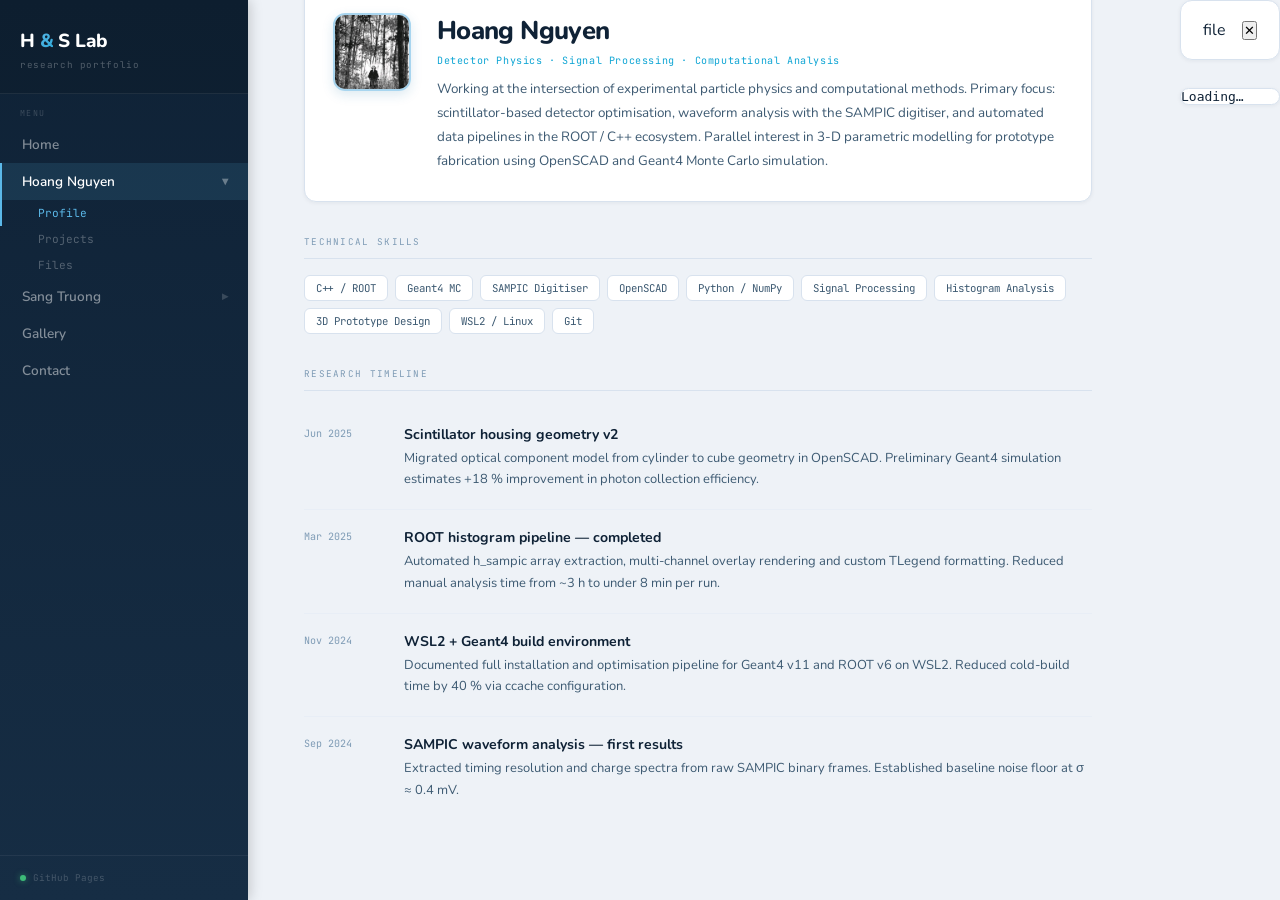
==== commit d899c439: "test" ====
--- a/pages/hoang.html
+++ b/pages/hoang.html
@@ -3,9 +3,153 @@
 <head>
     <meta charset="UTF-8">
     <meta name="viewport" content="width=device-width, initial-scale=1.0">
-    <title>Sang Truong — H & S Lab</title>
+    <title>Hoang Nguyen — H & S Lab</title>
     <link href="https://fonts.googleapis.com/css2?family=Nunito:wght@400;600;700;800&family=JetBrains+Mono:wght@300;400;500&display=swap" rel="stylesheet">
     <link rel="stylesheet" href="../css/style.css">
+    <style>
+        /* ══ PROJECT MODAL ══ */
+        .proj-backdrop {
+            display: none;
+            position: fixed;
+            inset: 0;
+            background: rgba(8,18,30,0.60);
+            backdrop-filter: blur(4px);
+            z-index: 300;
+            align-items: center;
+            justify-content: center;
+            padding: 20px;
+        }
+        .proj-backdrop.open { display: flex; animation: fadeIn .18s ease; }
+
+        .proj-modal {
+            background: var(--surface);
+            border: 1px solid var(--border);
+            border-radius: 16px;
+            width: min(780px, 96vw);
+            max-height: 88vh;
+            overflow-y: auto;
+            box-shadow: 0 32px 100px rgba(8,18,30,0.32);
+            animation: popUp .24s cubic-bezier(.34,1.35,.64,1);
+        }
+
+        .proj-modal-header {
+            position: sticky; top: 0;
+            background: var(--surface);
+            border-bottom: 1px solid var(--border);
+            padding: 20px 28px;
+            display: flex; align-items: flex-start; gap: 16px;
+            z-index: 2;
+        }
+
+        .proj-modal-meta { flex: 1; }
+
+        .proj-modal-tag {
+            font-family: var(--mono);
+            font-size: 0.58rem; letter-spacing: .08em;
+            color: var(--accent); background: var(--accent-bg);
+            border: 1px solid var(--accent-br); border-radius: 4px;
+            padding: 3px 9px; display: inline-block; margin-bottom: 8px;
+        }
+
+        .proj-modal-title {
+            font-size: 1.25rem; font-weight: 800;
+            color: var(--text); letter-spacing: -.022em; line-height: 1.25;
+        }
+
+        .proj-modal-close {
+            width: 30px; height: 30px;
+            border: 1px solid var(--border); border-radius: 7px;
+            background: transparent; cursor: pointer; color: var(--text-soft);
+            font-size: 0.9rem; display: flex; align-items: center; justify-content: center;
+            flex-shrink: 0; transition: background .14s, color .14s;
+        }
+        .proj-modal-close:hover { background: #fde8e8; color: #b02020; border-color: #f0a0a0; }
+
+        .proj-modal-body { padding: 28px 28px 32px; }
+
+        .proj-section-title {
+            font-family: var(--mono); font-size: 0.58rem;
+            letter-spacing: .14em; text-transform: uppercase;
+            color: var(--text-soft); border-bottom: 1px solid var(--border);
+            padding-bottom: 8px; margin: 24px 0 14px;
+        }
+        .proj-section-title:first-child { margin-top: 0; }
+
+        .proj-modal-body p { font-size: 0.87rem; color: var(--text-mid); line-height: 1.82; }
+
+        .proj-stat-row {
+            display: grid; grid-template-columns: repeat(3,1fr);
+            gap: 10px; margin: 16px 0;
+        }
+
+        .proj-stat {
+            background: var(--accent-bg); border: 1px solid var(--accent-br);
+            border-radius: 9px; padding: 14px 16px; text-align: center;
+        }
+
+        .proj-stat-val {
+            font-family: var(--mono); font-size: 1.3rem; font-weight: 500;
+            color: var(--accent); letter-spacing: -.03em;
+        }
+
+        .proj-stat-lbl { font-size: 0.72rem; color: var(--text-soft); margin-top: 3px; }
+
+        .proj-step-list { display: flex; flex-direction: column; gap: 10px; }
+
+        .proj-step { display: flex; gap: 14px; align-items: flex-start; }
+
+        .proj-step-num {
+            width: 24px; height: 24px; border-radius: 50%;
+            background: var(--sidebar-bg); color: #fff;
+            font-family: var(--mono); font-size: 0.6rem;
+            display: flex; align-items: center; justify-content: center;
+            flex-shrink: 0; margin-top: 1px;
+        }
+
+        .proj-step-text { font-size: 0.85rem; color: var(--text-mid); line-height: 1.7; }
+        .proj-step-text strong { color: var(--text); }
+
+        .proj-tag-list { display: flex; flex-wrap: wrap; gap: 6px; }
+
+        .proj-tag {
+            font-family: var(--mono); font-size: 0.65rem;
+            padding: 4px 10px; border-radius: 5px;
+            border: 1px solid var(--border); color: var(--text-mid); background: var(--surface);
+        }
+
+        .proj-result-box {
+            background: #f4faf6; border: 1px solid #a8e0c0;
+            border-radius: 9px; padding: 16px 20px; margin-top: 12px;
+        }
+        .proj-result-box .label {
+            font-family: var(--mono); font-size: 0.58rem;
+            color: var(--green); letter-spacing: .1em; text-transform: uppercase; margin-bottom: 6px;
+        }
+        .proj-result-box p { font-size: 0.85rem; color: var(--text); }
+
+        /* card pointer */
+        .card { cursor: pointer; }
+        .card-read-more {
+            font-family: var(--mono); font-size: 0.62rem;
+            color: var(--accent); margin-top: 10px; opacity: 0; transition: opacity .16s;
+        }
+        .card:hover .card-read-more { opacity: 1; }
+
+        /* viewer note */
+        .viewer-note {
+            font-family: var(--mono); font-size: 0.68rem; color: var(--text-soft);
+            background: var(--accent-bg); border: 1px solid var(--accent-br);
+            border-radius: 6px; padding: 8px 14px; margin-bottom: 14px; display: none;
+        }
+
+        @keyframes fadeIn { from{opacity:0} to{opacity:1} }
+        @keyframes popUp  { from{transform:scale(.93);opacity:0} to{transform:scale(1);opacity:1} }
+
+        @media(max-width:700px){
+            .proj-stat-row{grid-template-columns:1fr 1fr;}
+            .proj-modal-body{padding:20px 18px 24px;}
+        }
+    </style>
 </head>
 <body>
 
@@ -16,118 +160,511 @@
         <a href="../index.html" class="brand-name">H <span>&</span> S Lab</a>
         <div class="brand-tagline">research portfolio</div>
     </div>
-
     <div class="nav-section">
         <div class="nav-label">Menu</div>
         <a class="nav-item" href="../index.html">Home</a>
-
-        <div class="nav-item" onclick="toggleSub('sub-h', this)">
+        <div class="nav-item open active" onclick="toggleSub('sub-h', this)">
             Hoang Nguyen <span class="nav-chevron">▶</span>
         </div>
-        <div class="nav-sub" id="sub-h">
-            <a class="nav-sub-item" href="hoang.html#profile">Profile</a>
-            <a class="nav-sub-item" href="hoang.html#projects">Projects</a>
-            <a class="nav-sub-item" href="hoang.html#files">Files</a>
-        </div>
-
-        <div class="nav-item open active" onclick="toggleSub('sub-s', this)">
+        <div class="nav-sub open" id="sub-h">
+            <a class="nav-sub-item" href="#" onclick="switchTabById('profile');  return false;">Profile</a>
+            <a class="nav-sub-item" href="#" onclick="switchTabById('projects'); return false;">Projects</a>
+            <a class="nav-sub-item" href="#" onclick="switchTabById('files');    return false;">Files</a>
+        </div>
+        <div class="nav-item" onclick="toggleSub('sub-s', this)">
             Sang Truong <span class="nav-chevron">▶</span>
         </div>
-        <div class="nav-sub open" id="sub-s">
-            <a class="nav-sub-item active" data-page="sang.html" href="#" onclick="switchTabById('profile'); return false;">Profile</a>
-            <a class="nav-sub-item" data-page="sang.html" href="#" onclick="switchTabById('projects'); return false;">Projects</a>
-            <a class="nav-sub-item" data-page="sang.html" href="#" onclick="switchTabById('files'); return false;">Files</a>
-        </div>
-
+        <div class="nav-sub" id="sub-s">
+            <a class="nav-sub-item" href="sang.html">Profile</a>
+            <a class="nav-sub-item" href="sang.html#projects">Projects</a>
+            <a class="nav-sub-item" href="sang.html#files">Files</a>
+        </div>
         <a class="nav-item" href="../index.html#gallery">Gallery</a>
         <a class="nav-item" href="../index.html#contact">Contact</a>
     </div>
-
-    <div class="sidebar-foot">
-        <span class="live-dot"></span> GitHub Pages
-    </div>
+    <div class="sidebar-foot"><span class="live-dot"></span> GitHub Pages</div>
 </nav>
 
 <main class="main">
 <div class="page-wrap">
 
-    <div class="kicker">Sang Truong</div>
+    <div class="kicker">Hoang Nguyen</div>
     <h1 class="page-title">Research <em>Profile</em></h1>
 
-    <div class="tab-bar" id="sang-tabs">
-        <a class="tab active" data-tab="profile"  onclick="switchTabById('profile'); return false;" href="#">Profile</a>
+    <div class="tab-bar" id="hoang-tabs">
+        <a class="tab active" data-tab="profile"  onclick="switchTabById('profile');  return false;" href="#">Profile</a>
         <a class="tab"        data-tab="projects" onclick="switchTabById('projects'); return false;" href="#">Projects</a>
-        <a class="tab"        data-tab="files"    onclick="switchTabById('files'); return false;" href="#">Files</a>
-    </div>
-
+        <a class="tab"        data-tab="files"    onclick="switchTabById('files');    return false;" href="#">Files</a>
+    </div>
+
+    <!-- ════ PROFILE ════ -->
     <div class="tab-panel active" id="profile">
         <div class="profile-header">
-            <div class="avatar">ST</div>
+            <div class="avatar">
+                <img src="../images/avatar_hoang.jpg" alt="Hoang Nguyen"
+                     onerror="this.style.display='none';this.parentElement.textContent='HN';">
+            </div>
             <div>
-                <div class="profile-name">Sang Truong</div>
-                <div class="profile-role">Hardware Design · ML Architecture · Embedded Systems</div>
+                <div class="profile-name">Hoang Nguyen</div>
+                <div class="profile-role">Detector Physics · Signal Processing · Computational Analysis</div>
                 <div class="profile-bio">
-                    Hardware development from passive components to microcontrollers, combined with neural network design and training. Interested in the intersection of embedded hardware and machine intelligence.
-                </div>
-            </div>
-        </div>
-        <div class="section-label">Skills</div>
+                    Working at the intersection of experimental particle physics and computational
+                    methods. Primary focus: scintillator-based detector optimisation, waveform
+                    analysis with the SAMPIC digitiser, and automated data pipelines in the
+                    ROOT / C++ ecosystem. Parallel interest in 3-D parametric modelling for
+                    prototype fabrication using OpenSCAD and Geant4 Monte Carlo simulation.
+                </div>
+            </div>
+        </div>
+
+        <div class="section-label">Technical Skills</div>
         <div class="skills">
-            <span class="skill">Electronics</span><span class="skill">Arduino / ESP32</span><span class="skill">Python</span>
-            <span class="skill">PyTorch</span><span class="skill">Neural Networks</span><span class="skill">Supervised Learning</span>
-        </div>
-    </div>
-
+            <span class="skill">C++ / ROOT</span>
+            <span class="skill">Geant4 MC</span>
+            <span class="skill">SAMPIC Digitiser</span>
+            <span class="skill">OpenSCAD</span>
+            <span class="skill">Python / NumPy</span>
+            <span class="skill">Signal Processing</span>
+            <span class="skill">Histogram Analysis</span>
+            <span class="skill">3D Prototype Design</span>
+            <span class="skill">WSL2 / Linux</span>
+            <span class="skill">Git</span>
+        </div>
+
+        <div class="section-label">Research Timeline</div>
+        <div class="timeline">
+            <div class="tl-item">
+                <div class="tl-date">Jun 2025</div>
+                <div>
+                    <div class="tl-title">Scintillator housing geometry v2</div>
+                    <div class="tl-desc">Migrated optical component model from cylinder to cube geometry in OpenSCAD.
+                    Preliminary Geant4 simulation estimates +18 % improvement in photon collection efficiency.</div>
+                </div>
+            </div>
+            <div class="tl-item">
+                <div class="tl-date">Mar 2025</div>
+                <div>
+                    <div class="tl-title">ROOT histogram pipeline — completed</div>
+                    <div class="tl-desc">Automated h_sampic array extraction, multi-channel overlay rendering
+                    and custom TLegend formatting. Reduced manual analysis time from ~3 h to under 8 min per run.</div>
+                </div>
+            </div>
+            <div class="tl-item">
+                <div class="tl-date">Nov 2024</div>
+                <div>
+                    <div class="tl-title">WSL2 + Geant4 build environment</div>
+                    <div class="tl-desc">Documented full installation and optimisation pipeline for Geant4 v11
+                    and ROOT v6 on WSL2. Reduced cold-build time by 40 % via ccache configuration.</div>
+                </div>
+            </div>
+            <div class="tl-item">
+                <div class="tl-date">Sep 2024</div>
+                <div>
+                    <div class="tl-title">SAMPIC waveform analysis — first results</div>
+                    <div class="tl-desc">Extracted timing resolution and charge spectra from raw SAMPIC binary frames.
+                    Established baseline noise floor at σ ≈ 0.4 mV.</div>
+                </div>
+            </div>
+        </div>
+    </div><!-- /profile -->
+
+    <!-- ════ PROJECTS ════ -->
     <div class="tab-panel" id="projects">
         <div class="cards">
-            <div class="card">
-                <div class="card-tag">Electronics · Hardware</div>
-                <div class="card-title">Passive component analysis</div>
-                <div class="card-desc">Deep study of resistor, inductor and capacitor behaviour.</div>
-                <div class="card-footer"><div class="card-status"><span class="dot-status dot-done"></span> Completed</div><div class="card-year">2024</div></div>
-            </div>
-            <div class="card">
-                <div class="card-tag">Python · PyTorch</div>
-                <div class="card-title">Neural network architecture</div>
-                <div class="card-desc">Experimenting with hidden-layer depth, ReLU vs Sigmoid activations.</div>
-                <div class="card-footer"><div class="card-status"><span class="dot-status dot-active"></span> In progress</div><div class="card-year">2025</div></div>
-            </div>
-        </div>
-    </div>
-
+
+            <div class="card" onclick="openProject('proj-scad')">
+                <div class="card-tag">OpenSCAD · Geant4 · 3D</div>
+                <div class="card-title">Scintillator Housing Optimisation</div>
+                <div class="card-desc">Parametric cube-geometry housing for LYSO crystals.
+                Solid-angle study via Monte Carlo photon transport in Geant4.</div>
+                <div class="card-footer">
+                    <div class="card-status"><span class="dot-status dot-active"></span> In progress</div>
+                    <div class="card-year">2025</div>
+                </div>
+                <div class="card-read-more">Click to read more →</div>
+            </div>
+
+            <div class="card" onclick="openProject('proj-root')">
+                <div class="card-tag">C++ · ROOT · SAMPIC</div>
+                <div class="card-title">Waveform Analysis Pipeline</div>
+                <div class="card-desc">End-to-end ROOT pipeline: binary frame decoding,
+                baseline correction, charge integration and histogram export.</div>
+                <div class="card-footer">
+                    <div class="card-status"><span class="dot-status dot-done"></span> Completed</div>
+                    <div class="card-year">2024 – 2025</div>
+                </div>
+                <div class="card-read-more">Click to read more →</div>
+            </div>
+
+            <div class="card" onclick="openProject('proj-geant')">
+                <div class="card-tag">Geant4 · C++ · MC Simulation</div>
+                <div class="card-title">Optical Photon MC Simulation</div>
+                <div class="card-desc">Full Geant4 optical simulation of scintillator–SiPM coupling.
+                Photon yield, timing jitter and surface-finish studies.</div>
+                <div class="card-footer">
+                    <div class="card-status"><span class="dot-status dot-active"></span> In progress</div>
+                    <div class="card-year">2025</div>
+                </div>
+                <div class="card-read-more">Click to read more →</div>
+            </div>
+
+            <div class="card" onclick="openProject('proj-wsl')">
+                <div class="card-tag">Linux · WSL2 · DevOps</div>
+                <div class="card-title">Build Environment Documentation</div>
+                <div class="card-desc">Reproducible WSL2 setup for ROOT + Geant4. Covers install,
+                ccache tuning, disk relocation and benchmarks.</div>
+                <div class="card-footer">
+                    <div class="card-status"><span class="dot-status dot-done"></span> Completed</div>
+                    <div class="card-year">2024</div>
+                </div>
+                <div class="card-read-more">Click to read more →</div>
+            </div>
+
+        </div>
+    </div><!-- /projects -->
+
+    <!-- ════ FILES ════ -->
     <div class="tab-panel" id="files">
         <p style="font-size:0.85rem;color:var(--text-mid);margin-bottom:24px;line-height:1.7;">
-            Files are managed via the GitHub repository.
+            All source files are versioned in the GitHub repository.
+            <strong>View</strong> opens an inline reader &nbsp;·&nbsp; <strong>↓</strong> downloads the raw file.
         </p>
-        <div class="section-label">Source code</div>
+
+        <div class="section-label">Source Code</div>
         <div class="file-grid">
             <div class="file-row">
-                <span class="file-type">.ino</span>
-                <span class="file-name">rc_filter_test.ino</span>
-                <span class="file-desc">Arduino RC filter measurement</span>
-                <a class="file-link" href="#" onclick="viewFile('../code/sang/rc_filter_test.ino','rc_filter_test.ino'); return false;">View</a>
-            </div>
-        </div>
-    </div>
-
+                <span class="file-type ft-scad">.scad</span>
+                <span class="file-name">optical_housing_v2.scad</span>
+                <span class="file-desc">Cube geometry — scintillator housing</span>
+                <div class="file-actions">
+                    <a class="file-link" href="#" onclick="viewFile('../project/Hoang/optical_housing_v2.scad','optical_housing_v2.scad');return false;">View</a>
+                    <a class="file-link dl" href="../project/Hoang/optical_housing_v2.scad" download>↓</a>
+                </div>
+            </div>
+            <div class="file-row">
+                <span class="file-type ft-cpp">.cpp</span>
+                <span class="file-name">histogram_pipeline.cpp</span>
+                <span class="file-desc">h_sampic extraction & ROOT render</span>
+                <div class="file-actions">
+                    <a class="file-link" href="#" onclick="viewFile('../project/Hoang/histogram_pipeline.cpp','histogram_pipeline.cpp');return false;">View</a>
+                    <a class="file-link dl" href="../project/Hoang/histogram_pipeline.cpp" download>↓</a>
+                </div>
+            </div>
+        </div>
+
+        <div class="section-label" style="margin-top:28px;">Reports</div>
+        <div class="file-grid">
+            <div class="file-row">
+                <span class="file-type ft-pdf">.pdf</span>
+                <span class="file-name">analysis_report_2024.pdf</span>
+                <span class="file-desc">Experimental results summary</span>
+                <div class="file-actions">
+                    <a class="file-link" href="../project/Hoang/analysis_report_2024.pdf" target="_blank">View</a>
+                    <a class="file-link dl" href="../project/Hoang/analysis_report_2024.pdf" download>↓</a>
+                </div>
+            </div>
+        </div>
+
+        <div class="section-label" style="margin-top:28px;">Install &amp; Setup Notes</div>
+        <div class="file-grid">
+            <div class="file-row">
+                <span class="file-type ft-txt">.txt</span>
+                <span class="file-name">Install_Geant4.txt</span>
+                <span class="file-desc">Geant4 v11 full installation guide</span>
+                <div class="file-actions">
+                    <a class="file-link" href="#" onclick="viewFile('../project/Hoang/Install_Geant4.txt','Install_Geant4.txt');return false;">View</a>
+                    <a class="file-link dl" href="../project/Hoang/Install_Geant4.txt" download>↓</a>
+                </div>
+            </div>
+            <div class="file-row">
+                <span class="file-type ft-txt">.txt</span>
+                <span class="file-name">Install_ROOTCERN.txt</span>
+                <span class="file-desc">ROOT CERN v6 installation guide</span>
+                <div class="file-actions">
+                    <a class="file-link" href="#" onclick="viewFile('../project/Hoang/Install_ROOTCERN.txt','Install_ROOTCERN.txt');return false;">View</a>
+                    <a class="file-link dl" href="../project/Hoang/Install_ROOTCERN.txt" download>↓</a>
+                </div>
+            </div>
+            <div class="file-row">
+                <span class="file-type ft-txt">.txt</span>
+                <span class="file-name">Install_WSL.txt</span>
+                <span class="file-desc">WSL2 setup & configuration</span>
+                <div class="file-actions">
+                    <a class="file-link" href="#" onclick="viewFile('../project/Hoang/Install_WSL.txt','Install_WSL.txt');return false;">View</a>
+                    <a class="file-link dl" href="../project/Hoang/Install_WSL.txt" download>↓</a>
+                </div>
+            </div>
+            <div class="file-row">
+                <span class="file-type ft-txt">.txt</span>
+                <span class="file-name">Move_WSL.txt</span>
+                <span class="file-desc">Moving WSL distro to another drive</span>
+                <div class="file-actions">
+                    <a class="file-link" href="#" onclick="viewFile('../project/Hoang/Move_WSL.txt','Move_WSL.txt');return false;">View</a>
+                    <a class="file-link dl" href="../project/Hoang/Move_WSL.txt" download>↓</a>
+                </div>
+            </div>
+            <div class="file-row">
+                <span class="file-type ft-txt">.txt</span>
+                <span class="file-name">Optimeze_data_wsl.txt</span>
+                <span class="file-desc">WSL I/O & storage optimisation</span>
+                <div class="file-actions">
+                    <a class="file-link" href="#" onclick="viewFile('../project/Hoang/Optimeze_data_wsl.txt','Optimeze_data_wsl.txt');return false;">View</a>
+                    <a class="file-link dl" href="../project/Hoang/Optimeze_data_wsl.txt" download>↓</a>
+                </div>
+            </div>
+        </div>
+    </div><!-- /files -->
+
+</div><!-- /page-wrap -->
+</main>
+
+<!-- ═══════════ PROJECT MODALS ═══════════ -->
+
+<div class="proj-backdrop" id="proj-scad" onclick="closeOnBackdrop(event,this)">
+  <div class="proj-modal">
+    <div class="proj-modal-header">
+      <div class="proj-modal-meta">
+        <div class="proj-modal-tag">OpenSCAD · Geant4 · 3D Modelling</div>
+        <div class="proj-modal-title">Scintillator Housing Optimisation</div>
+      </div>
+      <button class="proj-modal-close" onclick="closeProject('proj-scad')">✕</button>
+    </div>
+    <div class="proj-modal-body">
+      <div class="proj-section-title">Overview</div>
+      <p>Design and optimisation of a parametric housing for LYSO scintillator crystals (3×3×5 mm³)
+         coupled to SiPM detectors. The goal is to maximise photon collection efficiency while
+         keeping the geometry machinable on a standard CNC mill.</p>
+      <div class="proj-stat-row">
+        <div class="proj-stat"><div class="proj-stat-val">+18%</div><div class="proj-stat-lbl">Photon yield (est.)</div></div>
+        <div class="proj-stat"><div class="proj-stat-val">v2</div><div class="proj-stat-lbl">Current revision</div></div>
+        <div class="proj-stat"><div class="proj-stat-val">4</div><div class="proj-stat-lbl">Geometry variants tested</div></div>
+      </div>
+      <div class="proj-section-title">Methodology</div>
+      <div class="proj-step-list">
+        <div class="proj-step"><div class="proj-step-num">1</div><div class="proj-step-text"><strong>Parametric CAD (OpenSCAD)</strong> — housing dimensions driven by variables; wall thickness, reflector gap and crystal clearance all configurable without touching geometry code.</div></div>
+        <div class="proj-step"><div class="proj-step-num">2</div><div class="proj-step-text"><strong>Cylinder → cube migration</strong> — previous cylindrical design left dead corners with no reflective coverage. Cube form closes this gap and simplifies milling.</div></div>
+        <div class="proj-step"><div class="proj-step-num">3</div><div class="proj-step-text"><strong>Geant4 optical simulation</strong> — 10⁶ optical photons generated isotropically inside the crystal. Photon detection probability scored at the SiPM active surface for each geometry variant.</div></div>
+        <div class="proj-step"><div class="proj-step-num">4</div><div class="proj-step-text"><strong>Surface finish study</strong> — ESR mirror film vs white Teflon tape vs bare Al compared. ESR + cube combination yields highest yield in simulation.</div></div>
+      </div>
+      <div class="proj-result-box">
+        <div class="label">📐 Key result</div>
+        <p>Cube geometry with ESR reflector film: estimated photon collection probability rises from 31.4 % (cylinder baseline) to 37.0 % — a relative improvement of 17.8 %. Prototype fabrication scheduled Q3 2025.</p>
+      </div>
+      <div class="proj-section-title">Tools & Technologies</div>
+      <div class="proj-tag-list">
+        <span class="proj-tag">OpenSCAD 2021.01</span><span class="proj-tag">Geant4 v11.1</span>
+        <span class="proj-tag">ROOT v6.28</span><span class="proj-tag">C++17</span>
+        <span class="proj-tag">LYSO crystal</span><span class="proj-tag">SiPM (Hamamatsu S13360)</span>
+        <span class="proj-tag">ESR reflector</span>
+      </div>
+    </div>
+  </div>
 </div>
-</main>
-
-<div class="modal-backdrop" id="viewer-modal">
-    <div class="modal-box">
-        <div class="modal-header">
-            <h3 class="modal-title" id="viewer-filename">file</h3>
-            <button class="modal-close" onclick="closeModal('viewer-modal')">✕</button>
-        </div>
-        <div class="modal-body" style="padding: 16px 28px;">
+
+<div class="proj-backdrop" id="proj-root" onclick="closeOnBackdrop(event,this)">
+  <div class="proj-modal">
+    <div class="proj-modal-header">
+      <div class="proj-modal-meta">
+        <div class="proj-modal-tag">C++ · ROOT · SAMPIC</div>
+        <div class="proj-modal-title">Waveform Analysis Pipeline</div>
+      </div>
+      <button class="proj-modal-close" onclick="closeProject('proj-root')">✕</button>
+    </div>
+    <div class="proj-modal-body">
+      <div class="proj-section-title">Overview</div>
+      <p>A fully automated ROOT/C++ pipeline that processes raw binary output from the SAMPIC waveform digitiser: binary frame decoding → baseline subtraction → charge integration → multi-channel histogram export. Reduces per-run analysis time from ~3 h (manual) to under 8 min.</p>
+      <div class="proj-stat-row">
+        <div class="proj-stat"><div class="proj-stat-val">~22×</div><div class="proj-stat-lbl">Speed-up vs manual</div></div>
+        <div class="proj-stat"><div class="proj-stat-val">64</div><div class="proj-stat-lbl">Channels supported</div></div>
+        <div class="proj-stat"><div class="proj-stat-val">0.4 mV</div><div class="proj-stat-lbl">Noise floor σ</div></div>
+      </div>
+      <div class="proj-section-title">Pipeline Steps</div>
+      <div class="proj-step-list">
+        <div class="proj-step"><div class="proj-step-num">1</div><div class="proj-step-text"><strong>Binary parsing</strong> — SAMPIC frame header decoded; sample arrays extracted into ROOT TTree per channel per event.</div></div>
+        <div class="proj-step"><div class="proj-step-num">2</div><div class="proj-step-text"><strong>Baseline correction</strong> — first 10 samples averaged per waveform; baseline vector subtracted sample-by-sample.</div></div>
+        <div class="proj-step"><div class="proj-step-num">3</div><div class="proj-step-text"><strong>Charge integration</strong> — trapezoidal integration over a configurable gate window [t₀, t₀+Δt]. Gate optimised per channel.</div></div>
+        <div class="proj-step"><div class="proj-step-num">4</div><div class="proj-step-text"><strong>Histogram rendering</strong> — h_sampic[64] array filled; multi-layer overlay canvas drawn with custom TLegend and colour palette.</div></div>
+      </div>
+      <div class="proj-result-box">
+        <div class="label">✅ Status — completed</div>
+        <p>Pipeline deployed and validated on real testbeam data. Charge spectra for 16 SiPM channels rendered in a single ROOT macro call. Output: PDF canvas + ROOT file with all histograms stored.</p>
+      </div>
+      <div class="proj-section-title">Tools & Technologies</div>
+      <div class="proj-tag-list">
+        <span class="proj-tag">ROOT v6.28 / TTree</span><span class="proj-tag">SAMPIC digitiser</span>
+        <span class="proj-tag">C++17</span><span class="proj-tag">TH1F / TCanvas</span>
+        <span class="proj-tag">TLegend</span><span class="proj-tag">Bash scripting</span>
+      </div>
+    </div>
+  </div>
+</div>
+
+<div class="proj-backdrop" id="proj-geant" onclick="closeOnBackdrop(event,this)">
+  <div class="proj-modal">
+    <div class="proj-modal-header">
+      <div class="proj-modal-meta">
+        <div class="proj-modal-tag">Geant4 · C++ · MC Simulation</div>
+        <div class="proj-modal-title">Optical Photon MC Simulation</div>
+      </div>
+      <button class="proj-modal-close" onclick="closeProject('proj-geant')">✕</button>
+    </div>
+    <div class="proj-modal-body">
+      <div class="proj-section-title">Overview</div>
+      <p>Full Geant4 simulation of optical photon transport inside a scintillator–reflector–SiPM assembly. Used to predict photon detection efficiency, timing jitter and the impact of surface finish before committing to physical prototypes.</p>
+      <div class="proj-stat-row">
+        <div class="proj-stat"><div class="proj-stat-val">10⁶</div><div class="proj-stat-lbl">Photons / run</div></div>
+        <div class="proj-stat"><div class="proj-stat-val">4</div><div class="proj-stat-lbl">Surface models tested</div></div>
+        <div class="proj-stat"><div class="proj-stat-val">~14 min</div><div class="proj-stat-lbl">Run time (8 cores)</div></div>
+      </div>
+      <div class="proj-section-title">Simulation Details</div>
+      <div class="proj-step-list">
+        <div class="proj-step"><div class="proj-step-num">1</div><div class="proj-step-text"><strong>Geometry construction</strong> — G4Box / G4OpticalSurface definitions for crystal, air gap, reflector and SiPM sensitive volume.</div></div>
+        <div class="proj-step"><div class="proj-step-num">2</div><div class="proj-step-text"><strong>Physics list</strong> — G4OpticalPhysics with Rayleigh scattering, absorption, and boundary processes. Refractive indices from NIST material database.</div></div>
+        <div class="proj-step"><div class="proj-step-num">3</div><div class="proj-step-text"><strong>Scoring</strong> — sensitive detector on SiPM face records hit time and wavelength. Output written to ROOT TTree for offline analysis.</div></div>
+      </div>
+      <div class="proj-result-box">
+        <div class="label">🔬 In progress</div>
+        <p>Currently tuning optical surface roughness parameters (σ_alpha) to match bench-top measurements. Next step: timing resolution study as a function of crystal length (5 mm → 20 mm).</p>
+      </div>
+      <div class="proj-section-title">Tools & Technologies</div>
+      <div class="proj-tag-list">
+        <span class="proj-tag">Geant4 v11.1</span><span class="proj-tag">G4OpticalPhysics</span>
+        <span class="proj-tag">C++17</span><span class="proj-tag">ROOT v6 output</span>
+        <span class="proj-tag">CMake</span><span class="proj-tag">WSL2 / Ubuntu 22.04</span>
+      </div>
+    </div>
+  </div>
+</div>
+
+<div class="proj-backdrop" id="proj-wsl" onclick="closeOnBackdrop(event,this)">
+  <div class="proj-modal">
+    <div class="proj-modal-header">
+      <div class="proj-modal-meta">
+        <div class="proj-modal-tag">Linux · WSL2 · DevOps</div>
+        <div class="proj-modal-title">Build Environment Documentation</div>
+      </div>
+      <button class="proj-modal-close" onclick="closeProject('proj-wsl')">✕</button>
+    </div>
+    <div class="proj-modal-body">
+      <div class="proj-section-title">Overview</div>
+      <p>A set of reproducible guides covering the full setup of a ROOT + Geant4 development environment on WSL2. Includes performance tuning, disk relocation and benchmarks — intended to be usable by other students without Linux experience.</p>
+      <div class="proj-stat-row">
+        <div class="proj-stat"><div class="proj-stat-val">5</div><div class="proj-stat-lbl">Guide documents</div></div>
+        <div class="proj-stat"><div class="proj-stat-val">−40%</div><div class="proj-stat-lbl">Build time (ccache)</div></div>
+        <div class="proj-stat"><div class="proj-stat-val">2.5 h</div><div class="proj-stat-lbl">Zero-to-running time</div></div>
+      </div>
+      <div class="proj-section-title">Documents Included</div>
+      <div class="proj-step-list">
+        <div class="proj-step"><div class="proj-step-num">1</div><div class="proj-step-text"><strong>Install_WSL.txt</strong> — WSL2 enable, Ubuntu 22.04 install, package dependencies, X11 / VcXsrv display setup.</div></div>
+        <div class="proj-step"><div class="proj-step-num">2</div><div class="proj-step-text"><strong>Install_ROOTCERN.txt</strong> — ROOT v6 build from source, CMake flags, environment variables, first-run test.</div></div>
+        <div class="proj-step"><div class="proj-step-num">3</div><div class="proj-step-text"><strong>Install_Geant4.txt</strong> — Geant4 v11 with datasets, GDML, OpenGL visualisation, CMake preset.</div></div>
+        <div class="proj-step"><div class="proj-step-num">4</div><div class="proj-step-text"><strong>Move_WSL.txt</strong> — relocating the WSL vhdx image to a secondary drive to free C: space without reinstalling.</div></div>
+        <div class="proj-step"><div class="proj-step-num">5</div><div class="proj-step-text"><strong>Optimeze_data_wsl.txt</strong> — ccache setup, I/O path optimisation, .wslconfig memory and CPU limits tuning.</div></div>
+      </div>
+      <div class="proj-result-box">
+        <div class="label">✅ Status — completed</div>
+        <p>All five guides tested on a clean Windows 11 machine. Average time from zero to working Geant4 simulation: 2.5 hours (vs ~6 hours without guides).</p>
+      </div>
+      <div class="proj-section-title">Tools & Technologies</div>
+      <div class="proj-tag-list">
+        <span class="proj-tag">WSL2 / Ubuntu 22.04</span><span class="proj-tag">Windows 11</span>
+        <span class="proj-tag">CMake 3.26</span><span class="proj-tag">ccache</span>
+        <span class="proj-tag">VcXsrv / X11</span><span class="proj-tag">Bash</span>
+      </div>
+    </div>
+  </div>
+</div>
+
+<!-- ═══════════ FILE VIEWER ═══════════ -->
+<div class="viewer-backdrop" id="viewer" onclick="closeViewerBackdrop(event)">
+    <div class="viewer-box">
+        <div class="viewer-header">
+            <span class="viewer-title" id="viewer-filename">file</span>
+            <button class="viewer-close" onclick="closeViewer()">✕</button>
+        </div>
+        <div class="viewer-body">
             <div class="viewer-note" id="viewer-note">
                 ⚠ Running locally (file://)? Use <code>python3 -m http.server 8000</code>
-            </div>
-            <pre class="viewer-pre" id="viewer-content">Loading…</pre>
+                then open <code>http://localhost:8000</code> — browsers block fetch() on file:// for security.
+            </div>
+            <pre id="viewer-content">Loading…</pre>
         </div>
     </div>
 </div>
 
 <script src="../js/nav.js"></script>
+<script>
+/* ── Tabs ── */
+function switchTabById(tabId) {
+    document.querySelectorAll('#hoang-tabs .tab').forEach(t =>
+        t.classList.toggle('active', t.dataset.tab === tabId));
+    document.querySelectorAll('.tab-panel').forEach(p =>
+        p.classList.toggle('active', p.id === tabId));
+    document.querySelectorAll('#sub-h .nav-sub-item').forEach(i => i.classList.remove('active'));
+    const idx = ['profile','projects','files'].indexOf(tabId);
+    const si  = document.querySelectorAll('#sub-h .nav-sub-item');
+    if (si[idx]) si[idx].classList.add('active');
+    history.replaceState(null, '', '#' + tabId);
+}
+
+document.addEventListener('DOMContentLoaded', () => {
+    const h = window.location.hash.replace('#','');
+    switchTabById(['profile','projects','files'].includes(h) ? h : 'profile');
+});
+
+/* ── Project modals ── */
+function openProject(id) {
+    document.getElementById(id).classList.add('open');
+    document.body.style.overflow = 'hidden';
+}
+function closeProject(id) {
+    document.getElementById(id).classList.remove('open');
+    document.body.style.overflow = '';
+}
+function closeOnBackdrop(e, el) {
+    if (e.target === el) closeProject(el.id);
+}
+
+/* ── File viewer ── */
+async function viewFile(path, name) {
+    const bd    = document.getElementById('viewer');
+    const pre   = document.getElementById('viewer-content');
+    const title = document.getElementById('viewer-filename');
+    const note  = document.getElementById('viewer-note');
+
+    title.textContent  = name;
+    pre.textContent    = 'Loading…';
+    note.style.display = 'none';
+    bd.classList.add('open');
+    document.body.style.overflow = 'hidden';
+
+    try {
+        const res = await fetch(path);
+        if (!res.ok) throw new Error('HTTP ' + res.status);
+        pre.textContent = await res.text();
+    } catch(e) {
+        pre.textContent = '⚠ ' + e.message;
+        if (location.protocol === 'file:') note.style.display = 'block';
+    }
+}
+
+function closeViewer() {
+    document.getElementById('viewer').classList.remove('open');
+    document.body.style.overflow = '';
+}
+function closeViewerBackdrop(e) {
+    if (e.target === document.getElementById('viewer')) closeViewer();
+}
+
+/* ── Escape key closes any open modal ── */
+document.addEventListener('keydown', e => {
+    if (e.key !== 'Escape') return;
+    closeViewer();
+    document.querySelectorAll('.proj-backdrop.open').forEach(el => {
+        el.classList.remove('open');
+        document.body.style.overflow = '';
+    });
+});
+</script>
 </body>
 </html>
--- a/css/style.css
+++ b/css/style.css
@@ -1,124 +1,927 @@
-<!DOCTYPE html>
-<html lang="en">
-<head>
-    <meta charset="UTF-8">
-    <meta name="viewport" content="width=device-width, initial-scale=1.0">
-    <title>H & S Lab — Home</title>
-    <link href="https://fonts.googleapis.com/css2?family=Nunito:wght@400;600;700;800&family=JetBrains+Mono:wght@300;400;500&display=swap" rel="stylesheet">
-    <link rel="stylesheet" href="css/style.css">
-</head>
-<body>
-
-<button class="mob-btn" onclick="toggleMob()">menu</button>
-
-<nav class="sidebar" id="sidebar">
-    <div class="brand">
-        <a href="index.html" class="brand-name">H <span>&</span> S Lab</a>
-        <div class="brand-tagline">research portfolio</div>
-    </div>
-
-    <div class="nav-section">
-        <div class="nav-label">Menu</div>
-        <div class="nav-item active" onclick="goSection('home', this)" data-page="index.html">Home</div>
-
-        <div class="nav-item" onclick="toggleSub('sub-h', this)">
-            Hoang Nguyen <span class="nav-chevron">▶</span>
-        </div>
-        <div class="nav-sub" id="sub-h">
-            <a class="nav-sub-item" href="pages/hoang.html#profile">Profile</a>
-            <a class="nav-sub-item" href="pages/hoang.html#projects">Projects</a>
-            <a class="nav-sub-item" href="pages/hoang.html#files">Files</a>
-        </div>
-
-        <div class="nav-item" onclick="toggleSub('sub-s', this)">
-            Sang Truong <span class="nav-chevron">▶</span>
-        </div>
-        <div class="nav-sub" id="sub-s">
-            <a class="nav-sub-item" href="pages/sang.html#profile">Profile</a>
-            <a class="nav-sub-item" href="pages/sang.html#projects">Projects</a>
-            <a class="nav-sub-item" href="pages/sang.html#files">Files</a>
-        </div>
-
-        <div class="nav-item" onclick="goSection('gallery', this)">Gallery</div>
-        <div class="nav-item" onclick="goSection('contact', this)">Contact</div>
-    </div>
-
-    <div class="sidebar-foot">
-        <span class="live-dot"></span> GitHub Pages
-    </div>
-</nav>
-
-<main class="main">
-    <section id="home" class="page active">
-        <div class="kicker">Welcome</div>
-        <h1 class="page-title">H & S <em>Research</em><br>Laboratory</h1>
-        <p class="page-desc">A public archive of source code, design documents and experimental results by Hoang Nguyen & Sang Truong.</p>
-
-        <div class="stat-row">
-            <div class="stat-box">
-                <div class="stat-num">04</div><div class="stat-lbl">Projects</div>
-            </div>
-            <div class="stat-box">
-                <div class="stat-num">02</div><div class="stat-lbl">Members</div>
-            </div>
-            <div class="stat-box">
-                <div class="stat-num">2025</div><div class="stat-lbl">Active since</div>
-            </div>
-        </div>
-
-        <div class="section-label">Recent activity</div>
-        <div class="timeline">
-            <div class="tl-item">
-                <div class="tl-date">Jun 2025</div>
-                <div>
-                    <div class="tl-title">OpenSCAD geometry refactor</div>
-                    <div class="tl-desc">Migrated optical component model from cylinder to cube geometry. Improved light capture efficiency.</div>
-                </div>
-            </div>
-            <div class="tl-item">
-                <div class="tl-date">May 2025</div>
-                <div>
-                    <div class="tl-title">Neural network architecture trials</div>
-                    <div class="tl-desc">Tested 3 hidden-layer configurations with supervised dataset. Benchmarking activation functions.</div>
-                </div>
-            </div>
-            <div class="tl-item">
-                <div class="tl-date">Apr 2025</div>
-                <div>
-                    <div class="tl-title">ROOT histogram pipeline complete</div>
-                    <div class="tl-desc">Completed h_sampic extraction and multi-layer histogram rendering with custom TLegend.</div>
-                </div>
-            </div>
-        </div>
-    </section>
-
-    <section id="gallery" class="page">
-        <div class="kicker">Media</div>
-        <h1 class="page-title">Gallery &<br><em>Results</em></h1>
-        <p class="page-desc">Experiment photos, result charts and lab equipment images. All images are stored in the repository under <code style="font-family:var(--mono);font-size:0.85em;">images/</code>.</p>
-        <div class="section-label">Images</div>
-        <div class="gallery">
-            <div class="gal-item"><div class="gal-placeholder">histogram_result.png</div></div>
-            <div class="gal-item"><div class="gal-placeholder">scad_housing_v2.png</div></div>
-            <div class="gal-item"><div class="gal-placeholder">pcb_layout.png</div></div>
-            <div class="gal-item"><div class="gal-placeholder">nn_loss_curve.png</div></div>
-        </div>
-    </section>
-
-    <section id="contact" class="page">
-        <div class="kicker">Contact</div>
-        <h1 class="page-title">Get In<br><em>Touch</em></h1>
-        <p class="page-desc">All code contributions and bug reports via Pull Request on GitHub. We are open to technical collaboration and discussion.</p>
-        <div class="section-label">Channels</div>
-        <div class="contact-grid">
-            <div class="contact-card"><div class="contact-ico">gh</div><div><div class="contact-lbl">GitHub</div><div class="contact-val">github.com/hslabs</div></div></div>
-            <div class="contact-card"><div class="contact-ico">@</div><div><div class="contact-lbl">Email</div><div class="contact-val">hslabs@example.com</div></div></div>
-            <div class="contact-card"><div class="contact-ico">pr</div><div><div class="contact-lbl">Pull Requests</div><div class="contact-val">Always welcome</div></div></div>
-            <div class="contact-card"><div class="contact-ico">!</div><div><div class="contact-lbl">Issues & Bugs</div><div class="contact-val">GitHub Issues</div></div></div>
-        </div>
-    </section>
-</main>
-
-<script src="js/nav.js"></script>
-</body>
-</html>+/* ═══════════════════════════════════════════
+   H & S Lab — Global Stylesheet  v2
+   Edit colours here: CSS variables at :root
+   ═══════════════════════════════════════════ */
+
+:root {
+    --bg:         #eef2f7;
+    --surface:    #ffffff;
+    --surface2:   #e4eaf2;
+    --surface3:   #f7f9fc;
+    --sidebar-bg: #0f2236;
+    --sidebar-bg2:#162d44;
+    --border:     #d8e2ee;
+    --border-soft:#e8eef6;
+    --text:       #0f2236;
+    --text-mid:   #3d5a72;
+    --text-soft:  #7e9bb5;
+    --accent:     #1d6fa4;
+    --accent2:    #0ea5d4;
+    --accent-bg:  #e6f4fb;
+    --accent-br:  #a8d5ef;
+    --green:      #1da66a;
+    --green-bg:   #e6f7f0;
+    --orange:     #e07b2a;
+    --orange-bg:  #fdf0e4;
+    --radius:     12px;
+    --radius-sm:  8px;
+    --sidebar-w:  248px;
+    --mono: 'JetBrains Mono', monospace;
+    --sans: 'Nunito', sans-serif;
+    --shadow-sm: 0 1px 4px rgba(15,34,54,0.06);
+    --shadow-md: 0 4px 20px rgba(15,34,54,0.09);
+    --shadow-lg: 0 8px 32px rgba(15,34,54,0.12);
+}
+
+/* ── Reset ── */
+* { box-sizing: border-box; margin: 0; padding: 0; }
+::selection { background: var(--accent); color: #fff; }
+::-webkit-scrollbar { width: 5px; }
+::-webkit-scrollbar-thumb { background: var(--border); border-radius: 5px; }
+
+body {
+    font-family: var(--sans);
+    background: var(--bg);
+    color: var(--text);
+    display: flex;
+    height: 100vh;
+    overflow: hidden;
+}
+
+/* ══════════════════════════════
+   SIDEBAR
+══════════════════════════════ */
+.sidebar {
+    width: var(--sidebar-w);
+    min-width: var(--sidebar-w);
+    background: linear-gradient(180deg, var(--sidebar-bg) 0%, var(--sidebar-bg2) 100%);
+    display: flex;
+    flex-direction: column;
+    overflow-y: auto;
+    z-index: 20;
+    box-shadow: 2px 0 12px rgba(0,0,0,0.18);
+}
+
+.brand {
+    padding: 28px 20px 22px;
+    border-bottom: 1px solid rgba(255,255,255,0.07);
+    background: rgba(0,0,0,0.12);
+}
+
+.brand-name {
+    font-family: var(--sans);
+    font-size: 1.18rem;
+    font-weight: 800;
+    color: #fff;
+    letter-spacing: -0.01em;
+    text-decoration: none;
+    display: block;
+}
+
+.brand-name span {
+    background: linear-gradient(135deg, #5bb8e8, #2aa8d8);
+    -webkit-background-clip: text;
+    -webkit-text-fill-color: transparent;
+    background-clip: text;
+}
+
+.brand-tagline {
+    font-family: var(--mono);
+    font-size: 0.58rem;
+    color: rgba(255,255,255,0.28);
+    margin-top: 5px;
+    letter-spacing: 0.07em;
+}
+
+.nav-section { padding: 14px 0 8px; }
+
+.nav-label {
+    font-family: var(--mono);
+    font-size: 0.52rem;
+    letter-spacing: 0.16em;
+    text-transform: uppercase;
+    color: rgba(255,255,255,0.18);
+    padding: 0 20px 8px;
+}
+
+.nav-item {
+    display: flex;
+    align-items: center;
+    gap: 9px;
+    padding: 9px 20px;
+    cursor: pointer;
+    font-size: 0.85rem;
+    font-weight: 600;
+    color: rgba(255,255,255,0.48);
+    border-left: 2px solid transparent;
+    transition: color 0.16s, background 0.16s, border-color 0.16s;
+    user-select: none;
+    text-decoration: none;
+}
+
+.nav-item:hover {
+    color: rgba(255,255,255,0.88);
+    background: rgba(255,255,255,0.06);
+}
+
+.nav-item.active {
+    color: #fff;
+    border-left-color: #5bb8e8;
+    background: rgba(91,184,232,0.12);
+}
+
+.nav-chevron {
+    margin-left: auto;
+    font-size: 0.52rem;
+    opacity: 0.35;
+    transition: transform 0.22s ease;
+}
+
+.nav-item.open .nav-chevron { transform: rotate(90deg); }
+
+.nav-sub {
+    overflow: hidden;
+    max-height: 0;
+    transition: max-height 0.3s ease;
+}
+
+.nav-sub.open { max-height: 200px; }
+
+.nav-sub-item {
+    display: block;
+    padding: 6px 20px 6px 36px;
+    cursor: pointer;
+    font-family: var(--mono);
+    font-size: 0.7rem;
+    color: rgba(255,255,255,0.28);
+    border-left: 2px solid transparent;
+    transition: color 0.14s, border-color 0.14s, background 0.14s;
+    text-decoration: none;
+}
+
+.nav-sub-item:hover {
+    color: rgba(255,255,255,0.7);
+    background: rgba(255,255,255,0.04);
+}
+
+.nav-sub-item.active {
+    color: #5bb8e8;
+    border-left-color: #5bb8e8;
+}
+
+.sidebar-foot {
+    margin-top: auto;
+    padding: 16px 20px;
+    border-top: 1px solid rgba(255,255,255,0.06);
+    display: flex;
+    align-items: center;
+    gap: 7px;
+    font-family: var(--mono);
+    font-size: 0.58rem;
+    color: rgba(255,255,255,0.2);
+}
+
+.live-dot {
+    width: 6px; height: 6px;
+    border-radius: 50%;
+    background: #3dbb78;
+    box-shadow: 0 0 6px rgba(61,187,120,0.6);
+    animation: blink 2.5s ease infinite;
+}
+
+@keyframes blink {
+    0%,100%{ opacity:1; box-shadow:0 0 6px rgba(61,187,120,0.6) }
+    50%{ opacity:0.3; box-shadow:none }
+}
+
+/* ══════════════════════════════
+   MAIN CONTENT AREA
+══════════════════════════════ */
+.main {
+    flex: 1;
+    overflow-y: auto;
+    background: var(--bg);
+}
+
+.page {
+    display: none;
+    padding: 52px 56px 80px;
+    max-width: 900px;
+    animation: fadeUp 0.3s ease;
+}
+
+.page.active { display: block; }
+
+.page-wrap {
+    padding: 52px 56px 80px;
+    max-width: 900px;
+    animation: fadeUp 0.3s ease;
+}
+
+@keyframes fadeUp {
+    from { opacity: 0; transform: translateY(14px); }
+    to   { opacity: 1; transform: translateY(0); }
+}
+
+/* ══════════════════════════════
+   TYPOGRAPHY COMPONENTS
+══════════════════════════════ */
+.kicker {
+    display: inline-flex;
+    align-items: center;
+    gap: 6px;
+    font-family: var(--mono);
+    font-size: 0.6rem;
+    letter-spacing: 0.14em;
+    text-transform: uppercase;
+    color: var(--accent);
+    background: var(--accent-bg);
+    border: 1px solid var(--accent-br);
+    border-radius: 20px;
+    padding: 4px 12px;
+    margin-bottom: 16px;
+}
+
+.kicker::before {
+    content: '';
+    width: 5px; height: 5px;
+    border-radius: 50%;
+    background: var(--accent2);
+    flex-shrink: 0;
+}
+
+.page-title {
+    font-size: clamp(2rem, 3vw, 2.7rem);
+    font-weight: 800;
+    letter-spacing: -0.028em;
+    line-height: 1.12;
+    color: var(--text);
+    margin-bottom: 16px;
+}
+
+.page-title em {
+    font-style: normal;
+    background: linear-gradient(135deg, var(--accent), var(--accent2));
+    -webkit-background-clip: text;
+    -webkit-text-fill-color: transparent;
+    background-clip: text;
+}
+
+.page-desc {
+    font-size: 0.93rem;
+    color: var(--text-mid);
+    line-height: 1.82;
+    max-width: 540px;
+    margin-bottom: 44px;
+}
+
+.section-label {
+    font-family: var(--mono);
+    font-size: 0.58rem;
+    letter-spacing: 0.14em;
+    text-transform: uppercase;
+    color: var(--text-soft);
+    margin-bottom: 16px;
+    padding-bottom: 10px;
+    border-bottom: 1px solid var(--border);
+    display: flex;
+    align-items: center;
+    gap: 8px;
+}
+
+/* ══════════════════════════════
+   STAT BOXES  (Home page)
+══════════════════════════════ */
+.stat-row {
+    display: grid;
+    grid-template-columns: repeat(3, 1fr);
+    gap: 14px;
+    margin-bottom: 48px;
+}
+
+.stat-box {
+    background: var(--surface);
+    border: 1px solid var(--border);
+    border-radius: var(--radius);
+    padding: 24px 22px;
+    transition: box-shadow 0.2s, transform 0.2s, border-color 0.2s;
+    position: relative;
+    overflow: hidden;
+}
+
+.stat-box::before {
+    content: '';
+    position: absolute;
+    inset: 0;
+    background: linear-gradient(135deg, var(--accent-bg) 0%, transparent 60%);
+    opacity: 0;
+    transition: opacity 0.2s;
+}
+
+.stat-box:hover {
+    box-shadow: var(--shadow-md);
+    transform: translateY(-2px);
+    border-color: var(--accent-br);
+}
+
+.stat-box:hover::before { opacity: 1; }
+
+.stat-num {
+    font-family: var(--mono);
+    font-size: 1.9rem;
+    font-weight: 500;
+    color: var(--accent);
+    letter-spacing: -0.04em;
+    position: relative;
+}
+
+.stat-lbl {
+    font-size: 0.76rem;
+    font-weight: 600;
+    color: var(--text-soft);
+    margin-top: 5px;
+    letter-spacing: 0.01em;
+    position: relative;
+}
+
+/* ══════════════════════════════
+   TIMELINE
+══════════════════════════════ */
+.timeline { display: flex; flex-direction: column; }
+
+.tl-item {
+    display: grid;
+    grid-template-columns: 80px 1fr;
+    gap: 20px;
+    padding: 18px 0;
+    border-bottom: 1px solid var(--border-soft);
+}
+
+.tl-item:last-child { border-bottom: none; }
+.tl-item:hover .tl-title { color: var(--accent); }
+
+.tl-date {
+    font-family: var(--mono);
+    font-size: 0.63rem;
+    color: var(--text-soft);
+    padding-top: 2px;
+}
+
+.tl-title {
+    font-size: 0.88rem;
+    font-weight: 700;
+    color: var(--text);
+    margin-bottom: 4px;
+    transition: color 0.15s;
+}
+
+.tl-desc {
+    font-size: 0.81rem;
+    color: var(--text-mid);
+    line-height: 1.68;
+}
+
+/* ══════════════════════════════
+   PROFILE
+══════════════════════════════ */
+.profile-header {
+    display: flex;
+    align-items: flex-start;
+    gap: 26px;
+    margin-bottom: 34px;
+    padding: 28px;
+    background: var(--surface);
+    border: 1px solid var(--border);
+    border-radius: var(--radius);
+    box-shadow: var(--shadow-sm);
+}
+
+.avatar {
+    width: 78px; height: 78px;
+    border-radius: var(--radius);
+    background: linear-gradient(135deg, var(--accent-bg), #d0eaf8);
+    border: 2px solid var(--accent-br);
+    display: flex;
+    align-items: center;
+    justify-content: center;
+    font-family: var(--mono);
+    font-size: 1rem;
+    font-weight: 500;
+    color: var(--accent);
+    flex-shrink: 0;
+    overflow: hidden;
+    box-shadow: 0 4px 12px rgba(29,111,164,0.15);
+}
+
+.avatar img { width: 100%; height: 100%; object-fit: cover; }
+
+.profile-name {
+    font-size: 1.6rem;
+    font-weight: 800;
+    color: var(--text);
+    letter-spacing: -0.025em;
+}
+
+.profile-role {
+    font-family: var(--mono);
+    font-size: 0.63rem;
+    color: var(--accent2);
+    letter-spacing: 0.06em;
+    margin-top: 6px;
+}
+
+.profile-bio {
+    margin-top: 10px;
+    font-size: 0.84rem;
+    color: var(--text-mid);
+    line-height: 1.78;
+}
+
+/* ══════════════════════════════
+   SKILL TAGS
+══════════════════════════════ */
+.skills {
+    display: flex;
+    flex-wrap: wrap;
+    gap: 7px;
+    margin-bottom: 34px;
+}
+
+.skill {
+    font-family: var(--mono);
+    font-size: 0.67rem;
+    padding: 5px 11px;
+    border-radius: 6px;
+    border: 1px solid var(--border);
+    color: var(--text-mid);
+    background: var(--surface);
+    transition: border-color 0.15s, color 0.15s, background 0.15s, transform 0.15s;
+    cursor: default;
+}
+
+.skill:hover {
+    border-color: var(--accent-br);
+    color: var(--accent);
+    background: var(--accent-bg);
+    transform: translateY(-1px);
+}
+
+/* ══════════════════════════════
+   PROJECT CARDS
+══════════════════════════════ */
+.cards {
+    display: grid;
+    grid-template-columns: repeat(auto-fill, minmax(260px, 1fr));
+    gap: 16px;
+}
+
+.card {
+    background: var(--surface);
+    border: 1px solid var(--border);
+    border-radius: var(--radius);
+    padding: 26px 24px 22px;
+    transition: box-shadow 0.2s, border-color 0.2s, transform 0.2s;
+    position: relative;
+    overflow: hidden;
+}
+
+.card::after {
+    content: '';
+    position: absolute;
+    top: 0; left: 0; right: 0;
+    height: 3px;
+    background: linear-gradient(90deg, var(--accent), var(--accent2));
+    transform: scaleX(0);
+    transform-origin: left;
+    transition: transform 0.25s ease;
+}
+
+.card:hover {
+    border-color: var(--accent-br);
+    box-shadow: var(--shadow-md);
+    transform: translateY(-3px);
+}
+
+.card:hover::after { transform: scaleX(1); }
+
+.card-tag {
+    display: inline-flex;
+    align-items: center;
+    font-family: var(--mono);
+    font-size: 0.59rem;
+    letter-spacing: 0.07em;
+    color: var(--accent);
+    background: var(--accent-bg);
+    border: 1px solid var(--accent-br);
+    border-radius: 5px;
+    padding: 3px 9px;
+    margin-bottom: 14px;
+}
+
+.card-title {
+    font-size: 0.94rem;
+    font-weight: 700;
+    color: var(--text);
+    margin-bottom: 9px;
+    line-height: 1.4;
+}
+
+.card-desc {
+    font-size: 0.82rem;
+    color: var(--text-mid);
+    line-height: 1.73;
+}
+
+.card-footer {
+    display: flex;
+    align-items: center;
+    justify-content: space-between;
+    margin-top: 20px;
+    padding-top: 14px;
+    border-top: 1px solid var(--border-soft);
+}
+
+.card-status {
+    display: flex;
+    align-items: center;
+    gap: 6px;
+    font-family: var(--mono);
+    font-size: 0.59rem;
+    color: var(--text-soft);
+}
+
+.dot-status { width: 6px; height: 6px; border-radius: 50%; }
+.dot-active {
+    background: var(--green);
+    box-shadow: 0 0 5px rgba(29,166,106,0.5);
+    animation: blink 2.5s ease infinite;
+}
+.dot-done { background: var(--border); }
+
+.card-year {
+    font-family: var(--mono);
+    font-size: 0.59rem;
+    color: var(--text-soft);
+}
+
+/* ══════════════════════════════
+   FILE LIST
+══════════════════════════════ */
+.file-grid { display: flex; flex-direction: column; gap: 8px; }
+
+.file-row {
+    display: flex;
+    align-items: center;
+    gap: 12px;
+    background: var(--surface);
+    border: 1px solid var(--border);
+    border-radius: var(--radius-sm);
+    padding: 13px 16px;
+    transition: border-color 0.15s, box-shadow 0.15s, background 0.15s;
+}
+
+.file-row:hover {
+    border-color: var(--accent-br);
+    box-shadow: var(--shadow-sm);
+    background: var(--surface3);
+}
+
+.file-type {
+    font-family: var(--mono);
+    font-size: 0.59rem;
+    padding: 3px 8px;
+    border-radius: 5px;
+    background: var(--accent-bg);
+    border: 1px solid var(--accent-br);
+    color: var(--accent);
+    flex-shrink: 0;
+    min-width: 46px;
+    text-align: center;
+    font-weight: 500;
+}
+
+.file-type.txt-type {
+    background: var(--orange-bg);
+    border-color: #f0c090;
+    color: var(--orange);
+}
+
+.file-name {
+    font-family: var(--mono);
+    font-size: 0.78rem;
+    color: var(--text);
+    flex: 1;
+    font-weight: 500;
+}
+
+.file-desc {
+    font-size: 0.77rem;
+    color: var(--text-mid);
+    flex: 1.2;
+}
+
+.file-actions {
+    display: flex;
+    gap: 6px;
+    flex-shrink: 0;
+}
+
+.file-link {
+    font-family: var(--mono);
+    font-size: 0.63rem;
+    color: var(--accent);
+    text-decoration: none;
+    padding: 5px 11px;
+    border: 1px solid var(--accent-br);
+    border-radius: 5px;
+    background: var(--accent-bg);
+    transition: background 0.14s, border-color 0.14s, color 0.14s;
+    white-space: nowrap;
+    font-weight: 500;
+}
+
+.file-link:hover {
+    background: var(--accent);
+    color: #fff;
+    border-color: var(--accent);
+}
+
+.file-link.dl {
+    background: var(--surface);
+    color: var(--text-mid);
+    border-color: var(--border);
+}
+
+.file-link.dl:hover {
+    background: var(--text);
+    color: #fff;
+    border-color: var(--text);
+}
+
+/* ══════════════════════════════
+   GALLERY
+══════════════════════════════ */
+.gallery {
+    display: grid;
+    grid-template-columns: repeat(auto-fill, minmax(170px, 1fr));
+    gap: 12px;
+}
+
+.gal-item {
+    aspect-ratio: 4/3;
+    border-radius: var(--radius-sm);
+    background: var(--surface2);
+    border: 1px solid var(--border);
+    overflow: hidden;
+    cursor: pointer;
+    transition: border-color 0.18s, transform 0.18s, box-shadow 0.18s;
+}
+
+.gal-item:hover {
+    border-color: var(--accent-br);
+    transform: scale(1.03);
+    box-shadow: var(--shadow-md);
+}
+
+.gal-item img { width: 100%; height: 100%; object-fit: cover; display: block; }
+
+.gal-placeholder {
+    width: 100%; height: 100%;
+    display: flex;
+    align-items: center;
+    justify-content: center;
+    font-family: var(--mono);
+    font-size: 0.63rem;
+    color: var(--text-soft);
+    text-align: center;
+    padding: 10px;
+    line-height: 1.6;
+}
+
+/* ══════════════════════════════
+   CONTACT
+══════════════════════════════ */
+.contact-grid {
+    display: grid;
+    grid-template-columns: 1fr 1fr;
+    gap: 12px;
+}
+
+.contact-card {
+    background: var(--surface);
+    border: 1px solid var(--border);
+    border-radius: var(--radius);
+    padding: 20px 22px;
+    display: flex;
+    align-items: center;
+    gap: 16px;
+    transition: border-color 0.18s, box-shadow 0.18s, transform 0.18s;
+}
+
+.contact-card:hover {
+    border-color: var(--accent-br);
+    box-shadow: var(--shadow-md);
+    transform: translateY(-2px);
+}
+
+.contact-ico {
+    width: 40px; height: 40px;
+    background: linear-gradient(135deg, var(--accent-bg), #d0eaf8);
+    border: 1px solid var(--accent-br);
+    border-radius: var(--radius-sm);
+    display: flex;
+    align-items: center;
+    justify-content: center;
+    font-family: var(--mono);
+    font-size: 0.72rem;
+    font-weight: 600;
+    color: var(--accent);
+    flex-shrink: 0;
+}
+
+.contact-lbl {
+    font-family: var(--mono);
+    font-size: 0.56rem;
+    color: var(--text-soft);
+    letter-spacing: 0.1em;
+    text-transform: uppercase;
+}
+
+.contact-val {
+    font-size: 0.88rem;
+    font-weight: 700;
+    color: var(--text);
+    margin-top: 3px;
+}
+
+/* ══════════════════════════════
+   PAGE TABS
+══════════════════════════════ */
+.tab-bar {
+    display: flex;
+    gap: 2px;
+    border-bottom: 2px solid var(--border);
+    margin-bottom: 36px;
+}
+
+.tab {
+    font-family: var(--mono);
+    font-size: 0.71rem;
+    padding: 10px 18px;
+    cursor: pointer;
+    color: var(--text-soft);
+    border-bottom: 2px solid transparent;
+    margin-bottom: -2px;
+    transition: color 0.14s, border-color 0.14s, background 0.14s;
+    text-decoration: none;
+    font-weight: 500;
+    border-radius: 6px 6px 0 0;
+}
+
+.tab:hover {
+    color: var(--text-mid);
+    background: var(--surface3);
+}
+
+.tab.active {
+    color: var(--accent);
+    border-bottom-color: var(--accent);
+    background: var(--accent-bg);
+}
+
+.tab-panel { display: none; }
+.tab-panel.active { display: block; animation: fadeUp 0.24s ease; }
+
+/* ══════════════════════════════
+   FILE VIEWER PAGE
+══════════════════════════════ */
+.viewer-header {
+    display: flex;
+    align-items: center;
+    gap: 16px;
+    margin-bottom: 28px;
+    padding: 18px 22px;
+    background: var(--surface);
+    border: 1px solid var(--border);
+    border-radius: var(--radius);
+    box-shadow: var(--shadow-sm);
+}
+
+.viewer-back {
+    font-family: var(--mono);
+    font-size: 0.7rem;
+    color: var(--accent);
+    text-decoration: none;
+    padding: 6px 12px;
+    border: 1px solid var(--accent-br);
+    border-radius: 6px;
+    background: var(--accent-bg);
+    transition: background 0.14s, color 0.14s;
+    white-space: nowrap;
+    flex-shrink: 0;
+}
+
+.viewer-back:hover { background: var(--accent); color: #fff; }
+
+.viewer-fname {
+    font-family: var(--mono);
+    font-size: 0.9rem;
+    font-weight: 500;
+    color: var(--text);
+    flex: 1;
+    min-width: 0;
+    overflow: hidden;
+    text-overflow: ellipsis;
+    white-space: nowrap;
+}
+
+.viewer-dl {
+    font-family: var(--mono);
+    font-size: 0.68rem;
+    padding: 7px 14px;
+    border-radius: 6px;
+    border: 1px solid var(--border);
+    background: var(--surface);
+    color: var(--text-mid);
+    text-decoration: none;
+    transition: background 0.14s, color 0.14s, border-color 0.14s;
+    flex-shrink: 0;
+}
+
+.viewer-dl:hover { background: var(--text); color: #fff; border-color: var(--text); }
+
+.viewer-body {
+    background: var(--surface);
+    border: 1px solid var(--border);
+    border-radius: var(--radius);
+    overflow: hidden;
+    box-shadow: var(--shadow-sm);
+}
+
+.viewer-toolbar {
+    display: flex;
+    align-items: center;
+    justify-content: space-between;
+    padding: 10px 18px;
+    background: var(--surface2);
+    border-bottom: 1px solid var(--border);
+}
+
+.viewer-lang {
+    font-family: var(--mono);
+    font-size: 0.58rem;
+    color: var(--text-soft);
+    letter-spacing: 0.1em;
+    text-transform: uppercase;
+}
+
+.viewer-lines {
+    font-family: var(--mono);
+    font-size: 0.58rem;
+    color: var(--text-soft);
+}
+
+.viewer-pre {
+    margin: 0;
+    padding: 24px 28px;
+    font-family: var(--mono);
+    font-size: 0.8rem;
+    line-height: 1.8;
+    color: var(--text-mid);
+    white-space: pre-wrap;
+    word-break: break-word;
+    overflow-x: auto;
+    max-height: calc(100vh - 320px);
+    overflow-y: auto;
+}
+
+/* ══════════════════════════════
+   MOBILE
+══════════════════════════════ */
+.mob-btn {
+    display: none;
+    position: fixed;
+    top: 14px; left: 14px;
+    z-index: 100;
+    background: var(--sidebar-bg);
+    border: none;
+    border-radius: 7px;
+    padding: 8px 14px;
+    cursor: pointer;
+    font-family: var(--mono);
+    font-size: 0.7rem;
+    color: rgba(255,255,255,0.7);
+    box-shadow: var(--shadow-md);
+}
+
+@media (max-width: 700px) {
+    .mob-btn { display: block; }
+    .sidebar { position: fixed; left: -252px; top: 0; bottom: 0; transition: left 0.26s ease; }
+    .sidebar.open { left: 0; }
+    .page, .page-wrap { padding: 72px 20px 60px; }
+    .stat-row { grid-template-columns: 1fr 1fr; }
+    .contact-grid { grid-template-columns: 1fr; }
+    .profile-header { flex-direction: column; }
+    .file-row { flex-wrap: wrap; gap: 8px; }
+    .file-desc { display: none; }
+}
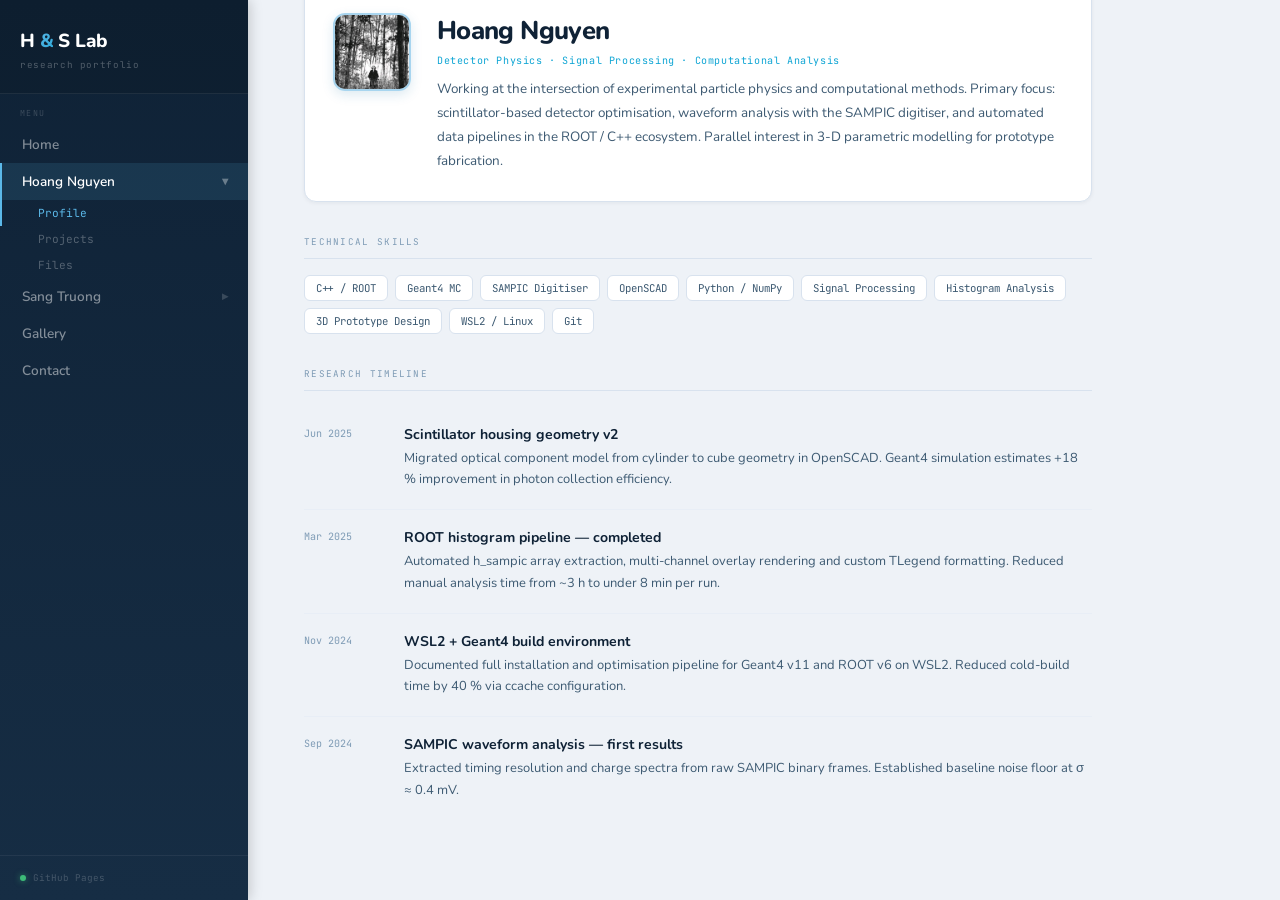
==== commit 1ff0757c: "test" ====
--- a/pages/hoang.html
+++ b/pages/hoang.html
@@ -3,166 +3,24 @@
 <head>
     <meta charset="UTF-8">
     <meta name="viewport" content="width=device-width, initial-scale=1.0">
-    <title>Hoang Nguyen — H & S Lab</title>
+    <title>Hoang Nguyen — H &amp; S Lab</title>
     <link href="https://fonts.googleapis.com/css2?family=Nunito:wght@400;600;700;800&family=JetBrains+Mono:wght@300;400;500&display=swap" rel="stylesheet">
     <link rel="stylesheet" href="../css/style.css">
-    <style>
-        /* ══ PROJECT MODAL ══ */
-        .proj-backdrop {
-            display: none;
-            position: fixed;
-            inset: 0;
-            background: rgba(8,18,30,0.60);
-            backdrop-filter: blur(4px);
-            z-index: 300;
-            align-items: center;
-            justify-content: center;
-            padding: 20px;
-        }
-        .proj-backdrop.open { display: flex; animation: fadeIn .18s ease; }
-
-        .proj-modal {
-            background: var(--surface);
-            border: 1px solid var(--border);
-            border-radius: 16px;
-            width: min(780px, 96vw);
-            max-height: 88vh;
-            overflow-y: auto;
-            box-shadow: 0 32px 100px rgba(8,18,30,0.32);
-            animation: popUp .24s cubic-bezier(.34,1.35,.64,1);
-        }
-
-        .proj-modal-header {
-            position: sticky; top: 0;
-            background: var(--surface);
-            border-bottom: 1px solid var(--border);
-            padding: 20px 28px;
-            display: flex; align-items: flex-start; gap: 16px;
-            z-index: 2;
-        }
-
-        .proj-modal-meta { flex: 1; }
-
-        .proj-modal-tag {
-            font-family: var(--mono);
-            font-size: 0.58rem; letter-spacing: .08em;
-            color: var(--accent); background: var(--accent-bg);
-            border: 1px solid var(--accent-br); border-radius: 4px;
-            padding: 3px 9px; display: inline-block; margin-bottom: 8px;
-        }
-
-        .proj-modal-title {
-            font-size: 1.25rem; font-weight: 800;
-            color: var(--text); letter-spacing: -.022em; line-height: 1.25;
-        }
-
-        .proj-modal-close {
-            width: 30px; height: 30px;
-            border: 1px solid var(--border); border-radius: 7px;
-            background: transparent; cursor: pointer; color: var(--text-soft);
-            font-size: 0.9rem; display: flex; align-items: center; justify-content: center;
-            flex-shrink: 0; transition: background .14s, color .14s;
-        }
-        .proj-modal-close:hover { background: #fde8e8; color: #b02020; border-color: #f0a0a0; }
-
-        .proj-modal-body { padding: 28px 28px 32px; }
-
-        .proj-section-title {
-            font-family: var(--mono); font-size: 0.58rem;
-            letter-spacing: .14em; text-transform: uppercase;
-            color: var(--text-soft); border-bottom: 1px solid var(--border);
-            padding-bottom: 8px; margin: 24px 0 14px;
-        }
-        .proj-section-title:first-child { margin-top: 0; }
-
-        .proj-modal-body p { font-size: 0.87rem; color: var(--text-mid); line-height: 1.82; }
-
-        .proj-stat-row {
-            display: grid; grid-template-columns: repeat(3,1fr);
-            gap: 10px; margin: 16px 0;
-        }
-
-        .proj-stat {
-            background: var(--accent-bg); border: 1px solid var(--accent-br);
-            border-radius: 9px; padding: 14px 16px; text-align: center;
-        }
-
-        .proj-stat-val {
-            font-family: var(--mono); font-size: 1.3rem; font-weight: 500;
-            color: var(--accent); letter-spacing: -.03em;
-        }
-
-        .proj-stat-lbl { font-size: 0.72rem; color: var(--text-soft); margin-top: 3px; }
-
-        .proj-step-list { display: flex; flex-direction: column; gap: 10px; }
-
-        .proj-step { display: flex; gap: 14px; align-items: flex-start; }
-
-        .proj-step-num {
-            width: 24px; height: 24px; border-radius: 50%;
-            background: var(--sidebar-bg); color: #fff;
-            font-family: var(--mono); font-size: 0.6rem;
-            display: flex; align-items: center; justify-content: center;
-            flex-shrink: 0; margin-top: 1px;
-        }
-
-        .proj-step-text { font-size: 0.85rem; color: var(--text-mid); line-height: 1.7; }
-        .proj-step-text strong { color: var(--text); }
-
-        .proj-tag-list { display: flex; flex-wrap: wrap; gap: 6px; }
-
-        .proj-tag {
-            font-family: var(--mono); font-size: 0.65rem;
-            padding: 4px 10px; border-radius: 5px;
-            border: 1px solid var(--border); color: var(--text-mid); background: var(--surface);
-        }
-
-        .proj-result-box {
-            background: #f4faf6; border: 1px solid #a8e0c0;
-            border-radius: 9px; padding: 16px 20px; margin-top: 12px;
-        }
-        .proj-result-box .label {
-            font-family: var(--mono); font-size: 0.58rem;
-            color: var(--green); letter-spacing: .1em; text-transform: uppercase; margin-bottom: 6px;
-        }
-        .proj-result-box p { font-size: 0.85rem; color: var(--text); }
-
-        /* card pointer */
-        .card { cursor: pointer; }
-        .card-read-more {
-            font-family: var(--mono); font-size: 0.62rem;
-            color: var(--accent); margin-top: 10px; opacity: 0; transition: opacity .16s;
-        }
-        .card:hover .card-read-more { opacity: 1; }
-
-        /* viewer note */
-        .viewer-note {
-            font-family: var(--mono); font-size: 0.68rem; color: var(--text-soft);
-            background: var(--accent-bg); border: 1px solid var(--accent-br);
-            border-radius: 6px; padding: 8px 14px; margin-bottom: 14px; display: none;
-        }
-
-        @keyframes fadeIn { from{opacity:0} to{opacity:1} }
-        @keyframes popUp  { from{transform:scale(.93);opacity:0} to{transform:scale(1);opacity:1} }
-
-        @media(max-width:700px){
-            .proj-stat-row{grid-template-columns:1fr 1fr;}
-            .proj-modal-body{padding:20px 18px 24px;}
-        }
-    </style>
 </head>
 <body>
 
+<!-- ═══════════ SIDEBAR ═══════════ -->
 <button class="mob-btn" onclick="toggleMob()">menu</button>
 
 <nav class="sidebar" id="sidebar">
     <div class="brand">
-        <a href="../index.html" class="brand-name">H <span>&</span> S Lab</a>
+        <a href="../index.html" class="brand-name">H <span>&amp;</span> S Lab</a>
         <div class="brand-tagline">research portfolio</div>
     </div>
     <div class="nav-section">
         <div class="nav-label">Menu</div>
         <a class="nav-item" href="../index.html">Home</a>
+
         <div class="nav-item open active" onclick="toggleSub('sub-h', this)">
             Hoang Nguyen <span class="nav-chevron">▶</span>
         </div>
@@ -171,6 +29,7 @@
             <a class="nav-sub-item" href="#" onclick="switchTabById('projects'); return false;">Projects</a>
             <a class="nav-sub-item" href="#" onclick="switchTabById('files');    return false;">Files</a>
         </div>
+
         <div class="nav-item" onclick="toggleSub('sub-s', this)">
             Sang Truong <span class="nav-chevron">▶</span>
         </div>
@@ -179,12 +38,14 @@
             <a class="nav-sub-item" href="sang.html#projects">Projects</a>
             <a class="nav-sub-item" href="sang.html#files">Files</a>
         </div>
+
         <a class="nav-item" href="../index.html#gallery">Gallery</a>
         <a class="nav-item" href="../index.html#contact">Contact</a>
     </div>
     <div class="sidebar-foot"><span class="live-dot"></span> GitHub Pages</div>
 </nav>
 
+<!-- ═══════════ MAIN ═══════════ -->
 <main class="main">
 <div class="page-wrap">
 
@@ -197,12 +58,13 @@
         <a class="tab"        data-tab="files"    onclick="switchTabById('files');    return false;" href="#">Files</a>
     </div>
 
-    <!-- ════ PROFILE ════ -->
+    <!-- ══ TAB: PROFILE ══ -->
     <div class="tab-panel active" id="profile">
+
         <div class="profile-header">
             <div class="avatar">
                 <img src="../images/avatar_hoang.jpg" alt="Hoang Nguyen"
-                     onerror="this.style.display='none';this.parentElement.textContent='HN';">
+                     onerror="this.style.display='none'; this.parentElement.textContent='HN';">
             </div>
             <div>
                 <div class="profile-name">Hoang Nguyen</div>
@@ -212,7 +74,7 @@
                     methods. Primary focus: scintillator-based detector optimisation, waveform
                     analysis with the SAMPIC digitiser, and automated data pipelines in the
                     ROOT / C++ ecosystem. Parallel interest in 3-D parametric modelling for
-                    prototype fabrication using OpenSCAD and Geant4 Monte Carlo simulation.
+                    prototype fabrication.
                 </div>
             </div>
         </div>
@@ -238,7 +100,7 @@
                 <div>
                     <div class="tl-title">Scintillator housing geometry v2</div>
                     <div class="tl-desc">Migrated optical component model from cylinder to cube geometry in OpenSCAD.
-                    Preliminary Geant4 simulation estimates +18 % improvement in photon collection efficiency.</div>
+                    Geant4 simulation estimates +18 % improvement in photon collection efficiency.</div>
                 </div>
             </div>
             <div class="tl-item">
@@ -266,9 +128,10 @@
                 </div>
             </div>
         </div>
+
     </div><!-- /profile -->
 
-    <!-- ════ PROJECTS ════ -->
+    <!-- ══ TAB: PROJECTS ══ -->
     <div class="tab-panel" id="projects">
         <div class="cards">
 
@@ -311,7 +174,7 @@
             <div class="card" onclick="openProject('proj-wsl')">
                 <div class="card-tag">Linux · WSL2 · DevOps</div>
                 <div class="card-title">Build Environment Documentation</div>
-                <div class="card-desc">Reproducible WSL2 setup for ROOT + Geant4. Covers install,
+                <div class="card-desc">Reproducible WSL2 setup for ROOT + Geant4. Install guides,
                 ccache tuning, disk relocation and benchmarks.</div>
                 <div class="card-footer">
                     <div class="card-status"><span class="dot-status dot-done"></span> Completed</div>
@@ -323,8 +186,9 @@
         </div>
     </div><!-- /projects -->
 
-    <!-- ════ FILES ════ -->
+    <!-- ══ TAB: FILES ══ -->
     <div class="tab-panel" id="files">
+
         <p style="font-size:0.85rem;color:var(--text-mid);margin-bottom:24px;line-height:1.7;">
             All source files are versioned in the GitHub repository.
             <strong>View</strong> opens an inline reader &nbsp;·&nbsp; <strong>↓</strong> downloads the raw file.
@@ -337,16 +201,16 @@
                 <span class="file-name">optical_housing_v2.scad</span>
                 <span class="file-desc">Cube geometry — scintillator housing</span>
                 <div class="file-actions">
-                    <a class="file-link" href="#" onclick="viewFile('../project/Hoang/optical_housing_v2.scad','optical_housing_v2.scad');return false;">View</a>
+                    <a class="file-link" onclick="viewFile('../project/Hoang/optical_housing_v2.scad','optical_housing_v2.scad');return false;" href="#">View</a>
                     <a class="file-link dl" href="../project/Hoang/optical_housing_v2.scad" download>↓</a>
                 </div>
             </div>
             <div class="file-row">
                 <span class="file-type ft-cpp">.cpp</span>
                 <span class="file-name">histogram_pipeline.cpp</span>
-                <span class="file-desc">h_sampic extraction & ROOT render</span>
-                <div class="file-actions">
-                    <a class="file-link" href="#" onclick="viewFile('../project/Hoang/histogram_pipeline.cpp','histogram_pipeline.cpp');return false;">View</a>
+                <span class="file-desc">h_sampic extraction &amp; ROOT render</span>
+                <div class="file-actions">
+                    <a class="file-link" onclick="viewFile('../project/Hoang/histogram_pipeline.cpp','histogram_pipeline.cpp');return false;" href="#">View</a>
                     <a class="file-link dl" href="../project/Hoang/histogram_pipeline.cpp" download>↓</a>
                 </div>
             </div>
@@ -372,7 +236,7 @@
                 <span class="file-name">Install_Geant4.txt</span>
                 <span class="file-desc">Geant4 v11 full installation guide</span>
                 <div class="file-actions">
-                    <a class="file-link" href="#" onclick="viewFile('../project/Hoang/Install_Geant4.txt','Install_Geant4.txt');return false;">View</a>
+                    <a class="file-link" onclick="viewFile('../project/Hoang/Install_Geant4.txt','Install_Geant4.txt');return false;" href="#">View</a>
                     <a class="file-link dl" href="../project/Hoang/Install_Geant4.txt" download>↓</a>
                 </div>
             </div>
@@ -381,16 +245,16 @@
                 <span class="file-name">Install_ROOTCERN.txt</span>
                 <span class="file-desc">ROOT CERN v6 installation guide</span>
                 <div class="file-actions">
-                    <a class="file-link" href="#" onclick="viewFile('../project/Hoang/Install_ROOTCERN.txt','Install_ROOTCERN.txt');return false;">View</a>
+                    <a class="file-link" onclick="viewFile('../project/Hoang/Install_ROOTCERN.txt','Install_ROOTCERN.txt');return false;" href="#">View</a>
                     <a class="file-link dl" href="../project/Hoang/Install_ROOTCERN.txt" download>↓</a>
                 </div>
             </div>
             <div class="file-row">
                 <span class="file-type ft-txt">.txt</span>
                 <span class="file-name">Install_WSL.txt</span>
-                <span class="file-desc">WSL2 setup & configuration</span>
-                <div class="file-actions">
-                    <a class="file-link" href="#" onclick="viewFile('../project/Hoang/Install_WSL.txt','Install_WSL.txt');return false;">View</a>
+                <span class="file-desc">WSL2 setup &amp; configuration</span>
+                <div class="file-actions">
+                    <a class="file-link" onclick="viewFile('../project/Hoang/Install_WSL.txt','Install_WSL.txt');return false;" href="#">View</a>
                     <a class="file-link dl" href="../project/Hoang/Install_WSL.txt" download>↓</a>
                 </div>
             </div>
@@ -399,272 +263,226 @@
                 <span class="file-name">Move_WSL.txt</span>
                 <span class="file-desc">Moving WSL distro to another drive</span>
                 <div class="file-actions">
-                    <a class="file-link" href="#" onclick="viewFile('../project/Hoang/Move_WSL.txt','Move_WSL.txt');return false;">View</a>
+                    <a class="file-link" onclick="viewFile('../project/Hoang/Move_WSL.txt','Move_WSL.txt');return false;" href="#">View</a>
                     <a class="file-link dl" href="../project/Hoang/Move_WSL.txt" download>↓</a>
                 </div>
             </div>
             <div class="file-row">
                 <span class="file-type ft-txt">.txt</span>
                 <span class="file-name">Optimeze_data_wsl.txt</span>
-                <span class="file-desc">WSL I/O & storage optimisation</span>
-                <div class="file-actions">
-                    <a class="file-link" href="#" onclick="viewFile('../project/Hoang/Optimeze_data_wsl.txt','Optimeze_data_wsl.txt');return false;">View</a>
+                <span class="file-desc">WSL I/O &amp; storage optimisation</span>
+                <div class="file-actions">
+                    <a class="file-link" onclick="viewFile('../project/Hoang/Optimeze_data_wsl.txt','Optimeze_data_wsl.txt');return false;" href="#">View</a>
                     <a class="file-link dl" href="../project/Hoang/Optimeze_data_wsl.txt" download>↓</a>
                 </div>
             </div>
         </div>
+
     </div><!-- /files -->
-
 </div><!-- /page-wrap -->
 </main>
 
-<!-- ═══════════ PROJECT MODALS ═══════════ -->
-
-<div class="proj-backdrop" id="proj-scad" onclick="closeOnBackdrop(event,this)">
-  <div class="proj-modal">
-    <div class="proj-modal-header">
-      <div class="proj-modal-meta">
-        <div class="proj-modal-tag">OpenSCAD · Geant4 · 3D Modelling</div>
-        <div class="proj-modal-title">Scintillator Housing Optimisation</div>
-      </div>
-      <button class="proj-modal-close" onclick="closeProject('proj-scad')">✕</button>
-    </div>
-    <div class="proj-modal-body">
-      <div class="proj-section-title">Overview</div>
+<!-- ═══════════════════════════════════════════
+     PROJECT DETAIL MODALS
+═══════════════════════════════════════════ -->
+
+<!-- Modal: Scintillator Housing -->
+<div class="modal-backdrop" id="proj-scad" onclick="closeOnBackdrop(event,this)">
+  <div class="modal-box">
+    <div class="modal-header">
+      <div class="modal-header-meta">
+        <div class="modal-tag">OpenSCAD · Geant4 · 3D Modelling</div>
+        <div class="modal-title">Scintillator Housing Optimisation</div>
+      </div>
+      <button class="modal-close" onclick="closeModal('proj-scad')">✕</button>
+    </div>
+    <div class="modal-body">
+      <div class="modal-section">Overview</div>
       <p>Design and optimisation of a parametric housing for LYSO scintillator crystals (3×3×5 mm³)
-         coupled to SiPM detectors. The goal is to maximise photon collection efficiency while
-         keeping the geometry machinable on a standard CNC mill.</p>
-      <div class="proj-stat-row">
-        <div class="proj-stat"><div class="proj-stat-val">+18%</div><div class="proj-stat-lbl">Photon yield (est.)</div></div>
-        <div class="proj-stat"><div class="proj-stat-val">v2</div><div class="proj-stat-lbl">Current revision</div></div>
-        <div class="proj-stat"><div class="proj-stat-val">4</div><div class="proj-stat-lbl">Geometry variants tested</div></div>
-      </div>
-      <div class="proj-section-title">Methodology</div>
-      <div class="proj-step-list">
-        <div class="proj-step"><div class="proj-step-num">1</div><div class="proj-step-text"><strong>Parametric CAD (OpenSCAD)</strong> — housing dimensions driven by variables; wall thickness, reflector gap and crystal clearance all configurable without touching geometry code.</div></div>
-        <div class="proj-step"><div class="proj-step-num">2</div><div class="proj-step-text"><strong>Cylinder → cube migration</strong> — previous cylindrical design left dead corners with no reflective coverage. Cube form closes this gap and simplifies milling.</div></div>
-        <div class="proj-step"><div class="proj-step-num">3</div><div class="proj-step-text"><strong>Geant4 optical simulation</strong> — 10⁶ optical photons generated isotropically inside the crystal. Photon detection probability scored at the SiPM active surface for each geometry variant.</div></div>
-        <div class="proj-step"><div class="proj-step-num">4</div><div class="proj-step-text"><strong>Surface finish study</strong> — ESR mirror film vs white Teflon tape vs bare Al compared. ESR + cube combination yields highest yield in simulation.</div></div>
-      </div>
-      <div class="proj-result-box">
+         coupled to SiPM detectors. Goal: maximise photon collection efficiency while keeping the
+         geometry machinable on a standard CNC mill.</p>
+      <div class="modal-stats">
+        <div class="modal-stat"><div class="modal-stat-val">+18%</div><div class="modal-stat-lbl">Photon yield (est.)</div></div>
+        <div class="modal-stat"><div class="modal-stat-val">v2</div><div class="modal-stat-lbl">Current revision</div></div>
+        <div class="modal-stat"><div class="modal-stat-val">4</div><div class="modal-stat-lbl">Geometry variants</div></div>
+      </div>
+      <div class="modal-section">Methodology</div>
+      <div class="modal-steps">
+        <div class="modal-step"><div class="modal-step-num">1</div><div class="modal-step-text"><strong>Parametric CAD (OpenSCAD)</strong> — housing dimensions driven by variables; wall thickness, reflector gap and crystal clearance all configurable without touching geometry code.</div></div>
+        <div class="modal-step"><div class="modal-step-num">2</div><div class="modal-step-text"><strong>Cylinder → cube migration</strong> — cylindrical design left dead corners with no reflective coverage. Cube form closes this gap and simplifies milling.</div></div>
+        <div class="modal-step"><div class="modal-step-num">3</div><div class="modal-step-text"><strong>Geant4 optical simulation</strong> — 10⁶ optical photons generated isotropically inside the crystal. Photon detection probability scored at the SiPM active surface for each variant.</div></div>
+        <div class="modal-step"><div class="modal-step-num">4</div><div class="modal-step-text"><strong>Surface finish study</strong> — ESR mirror film vs white Teflon tape vs bare Al. ESR + cube combination yields highest yield in simulation.</div></div>
+      </div>
+      <div class="modal-result">
         <div class="label">📐 Key result</div>
-        <p>Cube geometry with ESR reflector film: estimated photon collection probability rises from 31.4 % (cylinder baseline) to 37.0 % — a relative improvement of 17.8 %. Prototype fabrication scheduled Q3 2025.</p>
-      </div>
-      <div class="proj-section-title">Tools & Technologies</div>
-      <div class="proj-tag-list">
-        <span class="proj-tag">OpenSCAD 2021.01</span><span class="proj-tag">Geant4 v11.1</span>
-        <span class="proj-tag">ROOT v6.28</span><span class="proj-tag">C++17</span>
-        <span class="proj-tag">LYSO crystal</span><span class="proj-tag">SiPM (Hamamatsu S13360)</span>
-        <span class="proj-tag">ESR reflector</span>
+        <p>Cube geometry + ESR reflector: photon collection probability rises from 31.4 % (cylinder baseline) to 37.0 % — a relative improvement of 17.8 %. Prototype fabrication scheduled Q3 2025.</p>
+      </div>
+      <div class="modal-section">Tools &amp; Technologies</div>
+      <div class="modal-tags">
+        <span class="modal-tag-item">OpenSCAD 2021.01</span><span class="modal-tag-item">Geant4 v11.1</span>
+        <span class="modal-tag-item">ROOT v6.28</span><span class="modal-tag-item">C++17</span>
+        <span class="modal-tag-item">LYSO crystal</span><span class="modal-tag-item">SiPM (Hamamatsu S13360)</span>
+        <span class="modal-tag-item">ESR reflector</span>
       </div>
     </div>
   </div>
 </div>
 
-<div class="proj-backdrop" id="proj-root" onclick="closeOnBackdrop(event,this)">
-  <div class="proj-modal">
-    <div class="proj-modal-header">
-      <div class="proj-modal-meta">
-        <div class="proj-modal-tag">C++ · ROOT · SAMPIC</div>
-        <div class="proj-modal-title">Waveform Analysis Pipeline</div>
-      </div>
-      <button class="proj-modal-close" onclick="closeProject('proj-root')">✕</button>
-    </div>
-    <div class="proj-modal-body">
-      <div class="proj-section-title">Overview</div>
-      <p>A fully automated ROOT/C++ pipeline that processes raw binary output from the SAMPIC waveform digitiser: binary frame decoding → baseline subtraction → charge integration → multi-channel histogram export. Reduces per-run analysis time from ~3 h (manual) to under 8 min.</p>
-      <div class="proj-stat-row">
-        <div class="proj-stat"><div class="proj-stat-val">~22×</div><div class="proj-stat-lbl">Speed-up vs manual</div></div>
-        <div class="proj-stat"><div class="proj-stat-val">64</div><div class="proj-stat-lbl">Channels supported</div></div>
-        <div class="proj-stat"><div class="proj-stat-val">0.4 mV</div><div class="proj-stat-lbl">Noise floor σ</div></div>
-      </div>
-      <div class="proj-section-title">Pipeline Steps</div>
-      <div class="proj-step-list">
-        <div class="proj-step"><div class="proj-step-num">1</div><div class="proj-step-text"><strong>Binary parsing</strong> — SAMPIC frame header decoded; sample arrays extracted into ROOT TTree per channel per event.</div></div>
-        <div class="proj-step"><div class="proj-step-num">2</div><div class="proj-step-text"><strong>Baseline correction</strong> — first 10 samples averaged per waveform; baseline vector subtracted sample-by-sample.</div></div>
-        <div class="proj-step"><div class="proj-step-num">3</div><div class="proj-step-text"><strong>Charge integration</strong> — trapezoidal integration over a configurable gate window [t₀, t₀+Δt]. Gate optimised per channel.</div></div>
-        <div class="proj-step"><div class="proj-step-num">4</div><div class="proj-step-text"><strong>Histogram rendering</strong> — h_sampic[64] array filled; multi-layer overlay canvas drawn with custom TLegend and colour palette.</div></div>
-      </div>
-      <div class="proj-result-box">
+<!-- Modal: ROOT Pipeline -->
+<div class="modal-backdrop" id="proj-root" onclick="closeOnBackdrop(event,this)">
+  <div class="modal-box">
+    <div class="modal-header">
+      <div class="modal-header-meta">
+        <div class="modal-tag">C++ · ROOT · SAMPIC</div>
+        <div class="modal-title">Waveform Analysis Pipeline</div>
+      </div>
+      <button class="modal-close" onclick="closeModal('proj-root')">✕</button>
+    </div>
+    <div class="modal-body">
+      <div class="modal-section">Overview</div>
+      <p>Fully automated ROOT/C++ pipeline that processes raw binary output from the SAMPIC waveform
+         digitiser: binary frame decoding → baseline subtraction → charge integration → multi-channel
+         histogram export. Reduces per-run analysis time from ~3 h (manual) to under 8 min.</p>
+      <div class="modal-stats">
+        <div class="modal-stat"><div class="modal-stat-val">~22×</div><div class="modal-stat-lbl">Speed-up vs manual</div></div>
+        <div class="modal-stat"><div class="modal-stat-val">64</div><div class="modal-stat-lbl">Channels supported</div></div>
+        <div class="modal-stat"><div class="modal-stat-val">0.4 mV</div><div class="modal-stat-lbl">Noise floor σ</div></div>
+      </div>
+      <div class="modal-section">Pipeline Steps</div>
+      <div class="modal-steps">
+        <div class="modal-step"><div class="modal-step-num">1</div><div class="modal-step-text"><strong>Binary parsing</strong> — SAMPIC frame header decoded; sample arrays extracted into ROOT TTree per channel per event.</div></div>
+        <div class="modal-step"><div class="modal-step-num">2</div><div class="modal-step-text"><strong>Baseline correction</strong> — first 10 samples averaged per waveform; baseline vector subtracted sample-by-sample.</div></div>
+        <div class="modal-step"><div class="modal-step-num">3</div><div class="modal-step-text"><strong>Charge integration</strong> — trapezoidal integration over a configurable gate window [t₀, t₀+Δt]. Gate optimised per channel.</div></div>
+        <div class="modal-step"><div class="modal-step-num">4</div><div class="modal-step-text"><strong>Histogram rendering</strong> — h_sampic[64] array filled; multi-layer overlay canvas drawn with custom TLegend and colour palette.</div></div>
+      </div>
+      <div class="modal-result">
         <div class="label">✅ Status — completed</div>
         <p>Pipeline deployed and validated on real testbeam data. Charge spectra for 16 SiPM channels rendered in a single ROOT macro call. Output: PDF canvas + ROOT file with all histograms stored.</p>
       </div>
-      <div class="proj-section-title">Tools & Technologies</div>
-      <div class="proj-tag-list">
-        <span class="proj-tag">ROOT v6.28 / TTree</span><span class="proj-tag">SAMPIC digitiser</span>
-        <span class="proj-tag">C++17</span><span class="proj-tag">TH1F / TCanvas</span>
-        <span class="proj-tag">TLegend</span><span class="proj-tag">Bash scripting</span>
+      <div class="modal-section">Tools &amp; Technologies</div>
+      <div class="modal-tags">
+        <span class="modal-tag-item">ROOT v6.28 / TTree</span><span class="modal-tag-item">SAMPIC digitiser</span>
+        <span class="modal-tag-item">C++17</span><span class="modal-tag-item">TH1F / TCanvas</span>
+        <span class="modal-tag-item">TLegend</span><span class="modal-tag-item">Bash scripting</span>
       </div>
     </div>
   </div>
 </div>
 
-<div class="proj-backdrop" id="proj-geant" onclick="closeOnBackdrop(event,this)">
-  <div class="proj-modal">
-    <div class="proj-modal-header">
-      <div class="proj-modal-meta">
-        <div class="proj-modal-tag">Geant4 · C++ · MC Simulation</div>
-        <div class="proj-modal-title">Optical Photon MC Simulation</div>
-      </div>
-      <button class="proj-modal-close" onclick="closeProject('proj-geant')">✕</button>
-    </div>
-    <div class="proj-modal-body">
-      <div class="proj-section-title">Overview</div>
-      <p>Full Geant4 simulation of optical photon transport inside a scintillator–reflector–SiPM assembly. Used to predict photon detection efficiency, timing jitter and the impact of surface finish before committing to physical prototypes.</p>
-      <div class="proj-stat-row">
-        <div class="proj-stat"><div class="proj-stat-val">10⁶</div><div class="proj-stat-lbl">Photons / run</div></div>
-        <div class="proj-stat"><div class="proj-stat-val">4</div><div class="proj-stat-lbl">Surface models tested</div></div>
-        <div class="proj-stat"><div class="proj-stat-val">~14 min</div><div class="proj-stat-lbl">Run time (8 cores)</div></div>
-      </div>
-      <div class="proj-section-title">Simulation Details</div>
-      <div class="proj-step-list">
-        <div class="proj-step"><div class="proj-step-num">1</div><div class="proj-step-text"><strong>Geometry construction</strong> — G4Box / G4OpticalSurface definitions for crystal, air gap, reflector and SiPM sensitive volume.</div></div>
-        <div class="proj-step"><div class="proj-step-num">2</div><div class="proj-step-text"><strong>Physics list</strong> — G4OpticalPhysics with Rayleigh scattering, absorption, and boundary processes. Refractive indices from NIST material database.</div></div>
-        <div class="proj-step"><div class="proj-step-num">3</div><div class="proj-step-text"><strong>Scoring</strong> — sensitive detector on SiPM face records hit time and wavelength. Output written to ROOT TTree for offline analysis.</div></div>
-      </div>
-      <div class="proj-result-box">
+<!-- Modal: Geant4 Simulation -->
+<div class="modal-backdrop" id="proj-geant" onclick="closeOnBackdrop(event,this)">
+  <div class="modal-box">
+    <div class="modal-header">
+      <div class="modal-header-meta">
+        <div class="modal-tag">Geant4 · C++ · MC Simulation</div>
+        <div class="modal-title">Optical Photon MC Simulation</div>
+      </div>
+      <button class="modal-close" onclick="closeModal('proj-geant')">✕</button>
+    </div>
+    <div class="modal-body">
+      <div class="modal-section">Overview</div>
+      <p>Full Geant4 simulation of optical photon transport inside a scintillator–reflector–SiPM
+         assembly. Predicts photon detection efficiency, timing jitter and the impact of surface
+         finish before committing to physical prototypes.</p>
+      <div class="modal-stats">
+        <div class="modal-stat"><div class="modal-stat-val">10⁶</div><div class="modal-stat-lbl">Photons / run</div></div>
+        <div class="modal-stat"><div class="modal-stat-val">4</div><div class="modal-stat-lbl">Surface models</div></div>
+        <div class="modal-stat"><div class="modal-stat-val">~14 min</div><div class="modal-stat-lbl">Run time (8 cores)</div></div>
+      </div>
+      <div class="modal-section">Simulation Details</div>
+      <div class="modal-steps">
+        <div class="modal-step"><div class="modal-step-num">1</div><div class="modal-step-text"><strong>Geometry</strong> — G4Box / G4OpticalSurface definitions for crystal, air gap, reflector and SiPM sensitive volume.</div></div>
+        <div class="modal-step"><div class="modal-step-num">2</div><div class="modal-step-text"><strong>Physics list</strong> — G4OpticalPhysics with Rayleigh scattering, absorption, and boundary processes. Refractive indices from NIST material database.</div></div>
+        <div class="modal-step"><div class="modal-step-num">3</div><div class="modal-step-text"><strong>Scoring</strong> — sensitive detector on SiPM face records hit time and wavelength. Output written to ROOT TTree for offline analysis.</div></div>
+      </div>
+      <div class="modal-result">
         <div class="label">🔬 In progress</div>
-        <p>Currently tuning optical surface roughness parameters (σ_alpha) to match bench-top measurements. Next step: timing resolution study as a function of crystal length (5 mm → 20 mm).</p>
-      </div>
-      <div class="proj-section-title">Tools & Technologies</div>
-      <div class="proj-tag-list">
-        <span class="proj-tag">Geant4 v11.1</span><span class="proj-tag">G4OpticalPhysics</span>
-        <span class="proj-tag">C++17</span><span class="proj-tag">ROOT v6 output</span>
-        <span class="proj-tag">CMake</span><span class="proj-tag">WSL2 / Ubuntu 22.04</span>
+        <p>Currently tuning optical surface roughness parameters (σ_alpha) to match bench-top measurements. Next: timing resolution study as a function of crystal length (5 mm → 20 mm).</p>
+      </div>
+      <div class="modal-section">Tools &amp; Technologies</div>
+      <div class="modal-tags">
+        <span class="modal-tag-item">Geant4 v11.1</span><span class="modal-tag-item">G4OpticalPhysics</span>
+        <span class="modal-tag-item">C++17</span><span class="modal-tag-item">ROOT v6 output</span>
+        <span class="modal-tag-item">CMake</span><span class="modal-tag-item">WSL2 / Ubuntu 22.04</span>
       </div>
     </div>
   </div>
 </div>
 
-<div class="proj-backdrop" id="proj-wsl" onclick="closeOnBackdrop(event,this)">
-  <div class="proj-modal">
-    <div class="proj-modal-header">
-      <div class="proj-modal-meta">
-        <div class="proj-modal-tag">Linux · WSL2 · DevOps</div>
-        <div class="proj-modal-title">Build Environment Documentation</div>
-      </div>
-      <button class="proj-modal-close" onclick="closeProject('proj-wsl')">✕</button>
-    </div>
-    <div class="proj-modal-body">
-      <div class="proj-section-title">Overview</div>
-      <p>A set of reproducible guides covering the full setup of a ROOT + Geant4 development environment on WSL2. Includes performance tuning, disk relocation and benchmarks — intended to be usable by other students without Linux experience.</p>
-      <div class="proj-stat-row">
-        <div class="proj-stat"><div class="proj-stat-val">5</div><div class="proj-stat-lbl">Guide documents</div></div>
-        <div class="proj-stat"><div class="proj-stat-val">−40%</div><div class="proj-stat-lbl">Build time (ccache)</div></div>
-        <div class="proj-stat"><div class="proj-stat-val">2.5 h</div><div class="proj-stat-lbl">Zero-to-running time</div></div>
-      </div>
-      <div class="proj-section-title">Documents Included</div>
-      <div class="proj-step-list">
-        <div class="proj-step"><div class="proj-step-num">1</div><div class="proj-step-text"><strong>Install_WSL.txt</strong> — WSL2 enable, Ubuntu 22.04 install, package dependencies, X11 / VcXsrv display setup.</div></div>
-        <div class="proj-step"><div class="proj-step-num">2</div><div class="proj-step-text"><strong>Install_ROOTCERN.txt</strong> — ROOT v6 build from source, CMake flags, environment variables, first-run test.</div></div>
-        <div class="proj-step"><div class="proj-step-num">3</div><div class="proj-step-text"><strong>Install_Geant4.txt</strong> — Geant4 v11 with datasets, GDML, OpenGL visualisation, CMake preset.</div></div>
-        <div class="proj-step"><div class="proj-step-num">4</div><div class="proj-step-text"><strong>Move_WSL.txt</strong> — relocating the WSL vhdx image to a secondary drive to free C: space without reinstalling.</div></div>
-        <div class="proj-step"><div class="proj-step-num">5</div><div class="proj-step-text"><strong>Optimeze_data_wsl.txt</strong> — ccache setup, I/O path optimisation, .wslconfig memory and CPU limits tuning.</div></div>
-      </div>
-      <div class="proj-result-box">
+<!-- Modal: WSL Documentation -->
+<div class="modal-backdrop" id="proj-wsl" onclick="closeOnBackdrop(event,this)">
+  <div class="modal-box">
+    <div class="modal-header">
+      <div class="modal-header-meta">
+        <div class="modal-tag">Linux · WSL2 · DevOps</div>
+        <div class="modal-title">Build Environment Documentation</div>
+      </div>
+      <button class="modal-close" onclick="closeModal('proj-wsl')">✕</button>
+    </div>
+    <div class="modal-body">
+      <div class="modal-section">Overview</div>
+      <p>Reproducible guides covering the full setup of a ROOT + Geant4 development environment on WSL2.
+         Includes performance tuning, disk relocation and benchmarks — intended for students
+         without prior Linux experience.</p>
+      <div class="modal-stats">
+        <div class="modal-stat"><div class="modal-stat-val">5</div><div class="modal-stat-lbl">Guide documents</div></div>
+        <div class="modal-stat"><div class="modal-stat-val">−40%</div><div class="modal-stat-lbl">Build time (ccache)</div></div>
+        <div class="modal-stat"><div class="modal-stat-val">2.5 h</div><div class="modal-stat-lbl">Zero-to-running</div></div>
+      </div>
+      <div class="modal-section">Documents Included</div>
+      <div class="modal-steps">
+        <div class="modal-step"><div class="modal-step-num">1</div><div class="modal-step-text"><strong>Install_WSL.txt</strong> — WSL2 enable, Ubuntu 22.04 install, package dependencies, X11 / VcXsrv display setup.</div></div>
+        <div class="modal-step"><div class="modal-step-num">2</div><div class="modal-step-text"><strong>Install_ROOTCERN.txt</strong> — ROOT v6 build from source, CMake flags, environment variables, first-run test.</div></div>
+        <div class="modal-step"><div class="modal-step-num">3</div><div class="modal-step-text"><strong>Install_Geant4.txt</strong> — Geant4 v11 with datasets, GDML, OpenGL visualisation, CMake preset.</div></div>
+        <div class="modal-step"><div class="modal-step-num">4</div><div class="modal-step-text"><strong>Move_WSL.txt</strong> — relocating the WSL vhdx image to a secondary drive to free C: space without reinstalling.</div></div>
+        <div class="modal-step"><div class="modal-step-num">5</div><div class="modal-step-text"><strong>Optimeze_data_wsl.txt</strong> — ccache setup, I/O path optimisation, .wslconfig memory and CPU limits tuning.</div></div>
+      </div>
+      <div class="modal-result">
         <div class="label">✅ Status — completed</div>
         <p>All five guides tested on a clean Windows 11 machine. Average time from zero to working Geant4 simulation: 2.5 hours (vs ~6 hours without guides).</p>
       </div>
-      <div class="proj-section-title">Tools & Technologies</div>
-      <div class="proj-tag-list">
-        <span class="proj-tag">WSL2 / Ubuntu 22.04</span><span class="proj-tag">Windows 11</span>
-        <span class="proj-tag">CMake 3.26</span><span class="proj-tag">ccache</span>
-        <span class="proj-tag">VcXsrv / X11</span><span class="proj-tag">Bash</span>
+      <div class="modal-section">Tools &amp; Technologies</div>
+      <div class="modal-tags">
+        <span class="modal-tag-item">WSL2 / Ubuntu 22.04</span><span class="modal-tag-item">Windows 11</span>
+        <span class="modal-tag-item">CMake 3.26</span><span class="modal-tag-item">ccache</span>
+        <span class="modal-tag-item">VcXsrv / X11</span><span class="modal-tag-item">Bash</span>
       </div>
     </div>
   </div>
 </div>
 
-<!-- ═══════════ FILE VIEWER ═══════════ -->
-<div class="viewer-backdrop" id="viewer" onclick="closeViewerBackdrop(event)">
-    <div class="viewer-box">
-        <div class="viewer-header">
-            <span class="viewer-title" id="viewer-filename">file</span>
-            <button class="viewer-close" onclick="closeViewer()">✕</button>
-        </div>
-        <div class="viewer-body">
-            <div class="viewer-note" id="viewer-note">
-                ⚠ Running locally (file://)? Use <code>python3 -m http.server 8000</code>
-                then open <code>http://localhost:8000</code> — browsers block fetch() on file:// for security.
-            </div>
-            <pre id="viewer-content">Loading…</pre>
-        </div>
-    </div>
+<!-- ═══════════════════════════════════════════
+     FILE VIEWER MODAL  (shared with project modal styles)
+═══════════════════════════════════════════ -->
+<div class="modal-backdrop" id="file-viewer" onclick="closeOnBackdrop(event,this)">
+  <div class="modal-box">
+    <div class="modal-header">
+      <div class="modal-header-meta">
+        <div class="modal-title" id="fv-title">filename.txt</div>
+        <div class="modal-subtitle" id="fv-subtitle"></div>
+      </div>
+      <a class="modal-dl-btn" id="fv-dl" href="#" download>↓ Download</a>
+      <button class="modal-close" onclick="closeModal('file-viewer')">✕</button>
+    </div>
+    <!-- language / line-count toolbar -->
+    <div class="modal-file-toolbar" id="fv-toolbar">
+      <span class="modal-file-lang"  id="fv-lang">plain text</span>
+      <span class="modal-file-lines" id="fv-lines"></span>
+    </div>
+    <!-- local-file warning (only shown on file://) -->
+    <div class="modal-file-note" id="fv-note">
+      ⚠ Running locally (file://)? Use <code>python3 -m http.server 8000</code>
+      then open <code>http://localhost:8000</code> — browsers block fetch() on file:// for security.
+    </div>
+    <div class="modal-body" style="padding:0;">
+      <pre class="modal-file-pre" id="fv-pre">Loading…</pre>
+    </div>
+  </div>
 </div>
 
+<!-- ═══════════ SCRIPTS ═══════════ -->
 <script src="../js/nav.js"></script>
-<script>
-/* ── Tabs ── */
-function switchTabById(tabId) {
-    document.querySelectorAll('#hoang-tabs .tab').forEach(t =>
-        t.classList.toggle('active', t.dataset.tab === tabId));
-    document.querySelectorAll('.tab-panel').forEach(p =>
-        p.classList.toggle('active', p.id === tabId));
-    document.querySelectorAll('#sub-h .nav-sub-item').forEach(i => i.classList.remove('active'));
-    const idx = ['profile','projects','files'].indexOf(tabId);
-    const si  = document.querySelectorAll('#sub-h .nav-sub-item');
-    if (si[idx]) si[idx].classList.add('active');
-    history.replaceState(null, '', '#' + tabId);
-}
-
-document.addEventListener('DOMContentLoaded', () => {
-    const h = window.location.hash.replace('#','');
-    switchTabById(['profile','projects','files'].includes(h) ? h : 'profile');
-});
-
-/* ── Project modals ── */
-function openProject(id) {
-    document.getElementById(id).classList.add('open');
-    document.body.style.overflow = 'hidden';
-}
-function closeProject(id) {
-    document.getElementById(id).classList.remove('open');
-    document.body.style.overflow = '';
-}
-function closeOnBackdrop(e, el) {
-    if (e.target === el) closeProject(el.id);
-}
-
-/* ── File viewer ── */
-async function viewFile(path, name) {
-    const bd    = document.getElementById('viewer');
-    const pre   = document.getElementById('viewer-content');
-    const title = document.getElementById('viewer-filename');
-    const note  = document.getElementById('viewer-note');
-
-    title.textContent  = name;
-    pre.textContent    = 'Loading…';
-    note.style.display = 'none';
-    bd.classList.add('open');
-    document.body.style.overflow = 'hidden';
-
-    try {
-        const res = await fetch(path);
-        if (!res.ok) throw new Error('HTTP ' + res.status);
-        pre.textContent = await res.text();
-    } catch(e) {
-        pre.textContent = '⚠ ' + e.message;
-        if (location.protocol === 'file:') note.style.display = 'block';
-    }
-}
-
-function closeViewer() {
-    document.getElementById('viewer').classList.remove('open');
-    document.body.style.overflow = '';
-}
-function closeViewerBackdrop(e) {
-    if (e.target === document.getElementById('viewer')) closeViewer();
-}
-
-/* ── Escape key closes any open modal ── */
-document.addEventListener('keydown', e => {
-    if (e.key !== 'Escape') return;
-    closeViewer();
-    document.querySelectorAll('.proj-backdrop.open').forEach(el => {
-        el.classList.remove('open');
-        document.body.style.overflow = '';
-    });
-});
-</script>
+<script src="../js/modal.js"></script>
+
 </body>
 </html>
--- a/css/style.css
+++ b/css/style.css
@@ -1,6 +1,6 @@
 /* ═══════════════════════════════════════════
-   H & S Lab — Global Stylesheet  v2
-   Edit colours here: CSS variables at :root
+   H & S Lab — Global Stylesheet  v3
+   Edit colours in :root only — nothing else
    ═══════════════════════════════════════════ */
 
 :root {
@@ -52,13 +52,10 @@
    SIDEBAR
 ══════════════════════════════ */
 .sidebar {
-    width: var(--sidebar-w);
-    min-width: var(--sidebar-w);
+    width: var(--sidebar-w); min-width: var(--sidebar-w);
     background: linear-gradient(180deg, var(--sidebar-bg) 0%, var(--sidebar-bg2) 100%);
-    display: flex;
-    flex-direction: column;
-    overflow-y: auto;
-    z-index: 20;
+    display: flex; flex-direction: column;
+    overflow-y: auto; z-index: 20;
     box-shadow: 2px 0 12px rgba(0,0,0,0.18);
 }
 
@@ -69,859 +66,497 @@
 }
 
 .brand-name {
-    font-family: var(--sans);
-    font-size: 1.18rem;
-    font-weight: 800;
-    color: #fff;
-    letter-spacing: -0.01em;
-    text-decoration: none;
-    display: block;
+    font-family: var(--sans); font-size: 1.18rem; font-weight: 800;
+    color: #fff; letter-spacing: -0.01em; text-decoration: none; display: block;
 }
 
 .brand-name span {
     background: linear-gradient(135deg, #5bb8e8, #2aa8d8);
-    -webkit-background-clip: text;
-    -webkit-text-fill-color: transparent;
-    background-clip: text;
+    -webkit-background-clip: text; -webkit-text-fill-color: transparent; background-clip: text;
 }
 
 .brand-tagline {
-    font-family: var(--mono);
-    font-size: 0.58rem;
-    color: rgba(255,255,255,0.28);
-    margin-top: 5px;
-    letter-spacing: 0.07em;
+    font-family: var(--mono); font-size: 0.58rem;
+    color: rgba(255,255,255,0.28); margin-top: 5px; letter-spacing: 0.07em;
 }
 
 .nav-section { padding: 14px 0 8px; }
 
 .nav-label {
-    font-family: var(--mono);
-    font-size: 0.52rem;
-    letter-spacing: 0.16em;
-    text-transform: uppercase;
-    color: rgba(255,255,255,0.18);
-    padding: 0 20px 8px;
+    font-family: var(--mono); font-size: 0.52rem; letter-spacing: 0.16em;
+    text-transform: uppercase; color: rgba(255,255,255,0.18); padding: 0 20px 8px;
 }
 
 .nav-item {
-    display: flex;
-    align-items: center;
-    gap: 9px;
-    padding: 9px 20px;
-    cursor: pointer;
-    font-size: 0.85rem;
-    font-weight: 600;
-    color: rgba(255,255,255,0.48);
-    border-left: 2px solid transparent;
-    transition: color 0.16s, background 0.16s, border-color 0.16s;
-    user-select: none;
-    text-decoration: none;
-}
-
-.nav-item:hover {
-    color: rgba(255,255,255,0.88);
-    background: rgba(255,255,255,0.06);
-}
-
-.nav-item.active {
-    color: #fff;
-    border-left-color: #5bb8e8;
-    background: rgba(91,184,232,0.12);
-}
-
-.nav-chevron {
-    margin-left: auto;
-    font-size: 0.52rem;
-    opacity: 0.35;
-    transition: transform 0.22s ease;
-}
-
+    display: flex; align-items: center; gap: 9px; padding: 9px 20px;
+    cursor: pointer; font-size: 0.85rem; font-weight: 600;
+    color: rgba(255,255,255,0.48); border-left: 2px solid transparent;
+    transition: color .16s, background .16s, border-color .16s;
+    user-select: none; text-decoration: none;
+}
+
+.nav-item:hover { color: rgba(255,255,255,0.88); background: rgba(255,255,255,0.06); }
+.nav-item.active { color: #fff; border-left-color: #5bb8e8; background: rgba(91,184,232,0.12); }
+
+.nav-chevron { margin-left: auto; font-size: 0.52rem; opacity: 0.35; transition: transform .22s ease; }
 .nav-item.open .nav-chevron { transform: rotate(90deg); }
 
-.nav-sub {
-    overflow: hidden;
-    max-height: 0;
-    transition: max-height 0.3s ease;
-}
-
+.nav-sub { overflow: hidden; max-height: 0; transition: max-height .3s ease; }
 .nav-sub.open { max-height: 200px; }
 
 .nav-sub-item {
-    display: block;
-    padding: 6px 20px 6px 36px;
-    cursor: pointer;
-    font-family: var(--mono);
-    font-size: 0.7rem;
-    color: rgba(255,255,255,0.28);
-    border-left: 2px solid transparent;
-    transition: color 0.14s, border-color 0.14s, background 0.14s;
-    text-decoration: none;
-}
-
-.nav-sub-item:hover {
-    color: rgba(255,255,255,0.7);
-    background: rgba(255,255,255,0.04);
-}
-
-.nav-sub-item.active {
-    color: #5bb8e8;
-    border-left-color: #5bb8e8;
-}
+    display: block; padding: 6px 20px 6px 36px; cursor: pointer;
+    font-family: var(--mono); font-size: 0.7rem;
+    color: rgba(255,255,255,0.28); border-left: 2px solid transparent;
+    transition: color .14s, border-color .14s, background .14s; text-decoration: none;
+}
+
+.nav-sub-item:hover { color: rgba(255,255,255,0.7); background: rgba(255,255,255,0.04); }
+.nav-sub-item.active { color: #5bb8e8; border-left-color: #5bb8e8; }
 
 .sidebar-foot {
-    margin-top: auto;
-    padding: 16px 20px;
+    margin-top: auto; padding: 16px 20px;
     border-top: 1px solid rgba(255,255,255,0.06);
-    display: flex;
-    align-items: center;
-    gap: 7px;
-    font-family: var(--mono);
-    font-size: 0.58rem;
-    color: rgba(255,255,255,0.2);
+    display: flex; align-items: center; gap: 7px;
+    font-family: var(--mono); font-size: 0.58rem; color: rgba(255,255,255,0.2);
 }
 
 .live-dot {
-    width: 6px; height: 6px;
-    border-radius: 50%;
-    background: #3dbb78;
-    box-shadow: 0 0 6px rgba(61,187,120,0.6);
-    animation: blink 2.5s ease infinite;
+    width: 6px; height: 6px; border-radius: 50%; background: #3dbb78;
+    box-shadow: 0 0 6px rgba(61,187,120,0.6); animation: blink 2.5s ease infinite;
 }
 
 @keyframes blink {
-    0%,100%{ opacity:1; box-shadow:0 0 6px rgba(61,187,120,0.6) }
-    50%{ opacity:0.3; box-shadow:none }
-}
-
-/* ══════════════════════════════
-   MAIN CONTENT AREA
-══════════════════════════════ */
-.main {
-    flex: 1;
-    overflow-y: auto;
-    background: var(--bg);
-}
-
-.page {
-    display: none;
-    padding: 52px 56px 80px;
-    max-width: 900px;
-    animation: fadeUp 0.3s ease;
-}
-
+    0%,100%{ opacity:1; box-shadow:0 0 6px rgba(61,187,120,.6) }
+    50%{ opacity:.3; box-shadow:none }
+}
+
+/* ══════════════════════════════
+   MAIN CONTENT
+══════════════════════════════ */
+.main { flex: 1; overflow-y: auto; background: var(--bg); }
+
+.page { display: none; padding: 52px 56px 80px; max-width: 900px; animation: fadeUp .3s ease; }
 .page.active { display: block; }
 
-.page-wrap {
-    padding: 52px 56px 80px;
-    max-width: 900px;
-    animation: fadeUp 0.3s ease;
-}
-
-@keyframes fadeUp {
-    from { opacity: 0; transform: translateY(14px); }
-    to   { opacity: 1; transform: translateY(0); }
-}
-
-/* ══════════════════════════════
-   TYPOGRAPHY COMPONENTS
+.page-wrap { padding: 52px 56px 80px; max-width: 900px; animation: fadeUp .3s ease; }
+
+@keyframes fadeUp { from{opacity:0;transform:translateY(14px)} to{opacity:1;transform:translateY(0)} }
+
+/* ══════════════════════════════
+   TYPOGRAPHY
 ══════════════════════════════ */
 .kicker {
-    display: inline-flex;
-    align-items: center;
-    gap: 6px;
-    font-family: var(--mono);
-    font-size: 0.6rem;
-    letter-spacing: 0.14em;
-    text-transform: uppercase;
-    color: var(--accent);
-    background: var(--accent-bg);
-    border: 1px solid var(--accent-br);
-    border-radius: 20px;
-    padding: 4px 12px;
-    margin-bottom: 16px;
-}
-
-.kicker::before {
-    content: '';
-    width: 5px; height: 5px;
-    border-radius: 50%;
-    background: var(--accent2);
-    flex-shrink: 0;
-}
+    display: inline-flex; align-items: center; gap: 6px;
+    font-family: var(--mono); font-size: 0.6rem; letter-spacing: 0.14em; text-transform: uppercase;
+    color: var(--accent); background: var(--accent-bg);
+    border: 1px solid var(--accent-br); border-radius: 20px;
+    padding: 4px 12px; margin-bottom: 16px;
+}
+.kicker::before { content:''; width:5px; height:5px; border-radius:50%; background:var(--accent2); flex-shrink:0; }
 
 .page-title {
-    font-size: clamp(2rem, 3vw, 2.7rem);
-    font-weight: 800;
-    letter-spacing: -0.028em;
-    line-height: 1.12;
-    color: var(--text);
-    margin-bottom: 16px;
-}
-
+    font-size: clamp(2rem,3vw,2.7rem); font-weight: 800;
+    letter-spacing: -0.028em; line-height: 1.12; color: var(--text); margin-bottom: 16px;
+}
 .page-title em {
     font-style: normal;
     background: linear-gradient(135deg, var(--accent), var(--accent2));
-    -webkit-background-clip: text;
-    -webkit-text-fill-color: transparent;
-    background-clip: text;
-}
-
-.page-desc {
-    font-size: 0.93rem;
-    color: var(--text-mid);
-    line-height: 1.82;
-    max-width: 540px;
-    margin-bottom: 44px;
-}
+    -webkit-background-clip: text; -webkit-text-fill-color: transparent; background-clip: text;
+}
+
+.page-desc { font-size: 0.93rem; color: var(--text-mid); line-height: 1.82; max-width: 540px; margin-bottom: 44px; }
 
 .section-label {
-    font-family: var(--mono);
-    font-size: 0.58rem;
-    letter-spacing: 0.14em;
-    text-transform: uppercase;
-    color: var(--text-soft);
-    margin-bottom: 16px;
-    padding-bottom: 10px;
-    border-bottom: 1px solid var(--border);
+    font-family: var(--mono); font-size: 0.58rem; letter-spacing: 0.14em; text-transform: uppercase;
+    color: var(--text-soft); margin-bottom: 16px; padding-bottom: 10px;
+    border-bottom: 1px solid var(--border); display: flex; align-items: center; gap: 8px;
+}
+
+/* ══════════════════════════════
+   STAT BOXES
+══════════════════════════════ */
+.stat-row { display: grid; grid-template-columns: repeat(3,1fr); gap: 14px; margin-bottom: 48px; }
+
+.stat-box {
+    background: var(--surface); border: 1px solid var(--border);
+    border-radius: var(--radius); padding: 24px 22px;
+    transition: box-shadow .2s, transform .2s, border-color .2s;
+    position: relative; overflow: hidden;
+}
+.stat-box::before {
+    content:''; position:absolute; inset:0;
+    background: linear-gradient(135deg, var(--accent-bg) 0%, transparent 60%);
+    opacity:0; transition: opacity .2s;
+}
+.stat-box:hover { box-shadow: var(--shadow-md); transform: translateY(-2px); border-color: var(--accent-br); }
+.stat-box:hover::before { opacity:1; }
+
+.stat-num { font-family:var(--mono); font-size:1.9rem; font-weight:500; color:var(--accent); letter-spacing:-.04em; position:relative; }
+.stat-lbl { font-size:0.76rem; font-weight:600; color:var(--text-soft); margin-top:5px; position:relative; }
+
+/* ══════════════════════════════
+   TIMELINE
+══════════════════════════════ */
+.timeline { display:flex; flex-direction:column; }
+
+.tl-item { display:grid; grid-template-columns:80px 1fr; gap:20px; padding:18px 0; border-bottom:1px solid var(--border-soft); }
+.tl-item:last-child { border-bottom:none; }
+.tl-item:hover .tl-title { color:var(--accent); }
+
+.tl-date { font-family:var(--mono); font-size:0.63rem; color:var(--text-soft); padding-top:2px; }
+.tl-title { font-size:0.88rem; font-weight:700; color:var(--text); margin-bottom:4px; transition:color .15s; }
+.tl-desc { font-size:0.81rem; color:var(--text-mid); line-height:1.68; }
+
+/* ══════════════════════════════
+   PROFILE
+══════════════════════════════ */
+.profile-header {
+    display:flex; align-items:flex-start; gap:26px; margin-bottom:34px;
+    padding:28px; background:var(--surface); border:1px solid var(--border);
+    border-radius:var(--radius); box-shadow:var(--shadow-sm);
+}
+
+.avatar {
+    width:78px; height:78px; border-radius:var(--radius);
+    background:linear-gradient(135deg,var(--accent-bg),#d0eaf8);
+    border:2px solid var(--accent-br);
+    display:flex; align-items:center; justify-content:center;
+    font-family:var(--mono); font-size:1rem; font-weight:500; color:var(--accent);
+    flex-shrink:0; overflow:hidden; box-shadow:0 4px 12px rgba(29,111,164,.15);
+}
+.avatar img { width:100%; height:100%; object-fit:cover; }
+
+.profile-name { font-size:1.6rem; font-weight:800; color:var(--text); letter-spacing:-.025em; }
+.profile-role { font-family:var(--mono); font-size:0.63rem; color:var(--accent2); letter-spacing:.06em; margin-top:6px; }
+.profile-bio  { margin-top:10px; font-size:0.84rem; color:var(--text-mid); line-height:1.78; }
+
+/* ══════════════════════════════
+   SKILL TAGS
+══════════════════════════════ */
+.skills { display:flex; flex-wrap:wrap; gap:7px; margin-bottom:34px; }
+
+.skill {
+    font-family:var(--mono); font-size:0.67rem; padding:5px 11px;
+    border-radius:6px; border:1px solid var(--border); color:var(--text-mid); background:var(--surface);
+    transition:border-color .15s,color .15s,background .15s,transform .15s; cursor:default;
+}
+.skill:hover { border-color:var(--accent-br); color:var(--accent); background:var(--accent-bg); transform:translateY(-1px); }
+
+/* ══════════════════════════════
+   PROJECT CARDS
+══════════════════════════════ */
+.cards { display:grid; grid-template-columns:repeat(auto-fill,minmax(260px,1fr)); gap:16px; }
+
+.card {
+    background:var(--surface); border:1px solid var(--border);
+    border-radius:var(--radius); padding:26px 24px 22px;
+    transition:box-shadow .2s,border-color .2s,transform .2s;
+    position:relative; overflow:hidden; cursor:pointer;
+}
+.card::after {
+    content:''; position:absolute; top:0; left:0; right:0; height:3px;
+    background:linear-gradient(90deg,var(--accent),var(--accent2));
+    transform:scaleX(0); transform-origin:left; transition:transform .25s ease;
+}
+.card:hover { border-color:var(--accent-br); box-shadow:var(--shadow-md); transform:translateY(-3px); }
+.card:hover::after { transform:scaleX(1); }
+
+.card-tag {
+    display:inline-flex; align-items:center; font-family:var(--mono);
+    font-size:0.59rem; letter-spacing:.07em; color:var(--accent);
+    background:var(--accent-bg); border:1px solid var(--accent-br);
+    border-radius:5px; padding:3px 9px; margin-bottom:14px;
+}
+.card-title { font-size:0.94rem; font-weight:700; color:var(--text); margin-bottom:9px; line-height:1.4; }
+.card-desc  { font-size:0.82rem; color:var(--text-mid); line-height:1.73; }
+
+.card-footer { display:flex; align-items:center; justify-content:space-between; margin-top:20px; padding-top:14px; border-top:1px solid var(--border-soft); }
+.card-status { display:flex; align-items:center; gap:6px; font-family:var(--mono); font-size:0.59rem; color:var(--text-soft); }
+.dot-status  { width:6px; height:6px; border-radius:50%; }
+.dot-active  { background:var(--green); box-shadow:0 0 5px rgba(29,166,106,.5); animation:blink 2.5s ease infinite; }
+.dot-done    { background:var(--border); }
+.card-year   { font-family:var(--mono); font-size:0.59rem; color:var(--text-soft); }
+
+.card-read-more { font-family:var(--mono); font-size:0.62rem; color:var(--accent); margin-top:10px; opacity:0; transition:opacity .16s; }
+.card:hover .card-read-more { opacity:1; }
+
+/* ══════════════════════════════
+   FILE LIST
+══════════════════════════════ */
+.file-grid { display:flex; flex-direction:column; gap:8px; }
+
+.file-row {
+    display:flex; align-items:center; gap:12px;
+    background:var(--surface); border:1px solid var(--border);
+    border-radius:var(--radius-sm); padding:13px 16px;
+    transition:border-color .15s,box-shadow .15s,background .15s;
+}
+.file-row:hover { border-color:var(--accent-br); box-shadow:var(--shadow-sm); background:var(--surface3); }
+
+.file-type {
+    font-family:var(--mono); font-size:0.59rem; padding:3px 8px; border-radius:5px;
+    background:var(--accent-bg); border:1px solid var(--accent-br); color:var(--accent);
+    flex-shrink:0; min-width:46px; text-align:center; font-weight:500;
+}
+/* per-extension colour badges */
+.ft-txt  { background:var(--orange-bg); border-color:#f0c090; color:var(--orange); }
+.ft-py   { background:#edf6ee; border-color:#96d4a0; color:#2a7a3a; }
+.ft-cpp  { background:#e8f0fb; border-color:#9ab8f0; color:#234ea0; }
+.ft-c    { background:#e8eef8; border-color:#90b0e0; color:#1a3a80; }
+.ft-scad { background:#f4ebfb; border-color:#c8a0e8; color:#6a2090; }
+.ft-ino  { background:#e7faf6; border-color:#80d8c8; color:#166a58; }
+.ft-pdf  { background:#fde8e8; border-color:#f0a0a0; color:#a02020; }
+
+.file-name { font-family:var(--mono); font-size:0.78rem; color:var(--text); flex:1; font-weight:500; }
+.file-desc { font-size:0.77rem; color:var(--text-mid); flex:1.2; }
+
+.file-actions { display:flex; gap:6px; flex-shrink:0; }
+
+.file-link {
+    font-family:var(--mono); font-size:0.63rem; color:var(--accent);
+    text-decoration:none; padding:5px 11px;
+    border:1px solid var(--accent-br); border-radius:5px; background:var(--accent-bg);
+    transition:background .14s,border-color .14s,color .14s;
+    white-space:nowrap; font-weight:500; cursor:pointer;
+}
+.file-link:hover { background:var(--accent); color:#fff; border-color:var(--accent); }
+.file-link.dl { background:var(--surface); color:var(--text-mid); border-color:var(--border); }
+.file-link.dl:hover { background:var(--text); color:#fff; border-color:var(--text); }
+
+/* ══════════════════════════════
+   GALLERY
+══════════════════════════════ */
+.gallery { display:grid; grid-template-columns:repeat(auto-fill,minmax(170px,1fr)); gap:12px; }
+
+.gal-item {
+    aspect-ratio:4/3; border-radius:var(--radius-sm);
+    background:var(--surface2); border:1px solid var(--border);
+    overflow:hidden; cursor:pointer;
+    transition:border-color .18s,transform .18s,box-shadow .18s;
+}
+.gal-item:hover { border-color:var(--accent-br); transform:scale(1.03); box-shadow:var(--shadow-md); }
+.gal-item img { width:100%; height:100%; object-fit:cover; display:block; }
+
+.gal-placeholder {
+    width:100%; height:100%; display:flex; align-items:center; justify-content:center;
+    font-family:var(--mono); font-size:0.63rem; color:var(--text-soft);
+    text-align:center; padding:10px; line-height:1.6;
+}
+
+/* ══════════════════════════════
+   CONTACT
+══════════════════════════════ */
+.contact-grid { display:grid; grid-template-columns:1fr 1fr; gap:12px; }
+
+.contact-card {
+    background:var(--surface); border:1px solid var(--border);
+    border-radius:var(--radius); padding:20px 22px;
+    display:flex; align-items:center; gap:16px;
+    transition:border-color .18s,box-shadow .18s,transform .18s;
+}
+.contact-card:hover { border-color:var(--accent-br); box-shadow:var(--shadow-md); transform:translateY(-2px); }
+
+.contact-ico {
+    width:40px; height:40px;
+    background:linear-gradient(135deg,var(--accent-bg),#d0eaf8);
+    border:1px solid var(--accent-br); border-radius:var(--radius-sm);
+    display:flex; align-items:center; justify-content:center;
+    font-family:var(--mono); font-size:0.72rem; font-weight:600; color:var(--accent); flex-shrink:0;
+}
+.contact-lbl { font-family:var(--mono); font-size:0.56rem; color:var(--text-soft); letter-spacing:.1em; text-transform:uppercase; }
+.contact-val { font-size:0.88rem; font-weight:700; color:var(--text); margin-top:3px; }
+
+/* ══════════════════════════════
+   PAGE TABS
+══════════════════════════════ */
+.tab-bar { display:flex; gap:2px; border-bottom:2px solid var(--border); margin-bottom:36px; }
+
+.tab {
+    font-family:var(--mono); font-size:0.71rem; padding:10px 18px;
+    cursor:pointer; color:var(--text-soft);
+    border-bottom:2px solid transparent; margin-bottom:-2px;
+    transition:color .14s,border-color .14s,background .14s;
+    text-decoration:none; font-weight:500; border-radius:6px 6px 0 0;
+}
+.tab:hover { color:var(--text-mid); background:var(--surface3); }
+.tab.active { color:var(--accent); border-bottom-color:var(--accent); background:var(--accent-bg); }
+
+.tab-panel { display:none; }
+.tab-panel.active { display:block; animation:fadeUp .24s ease; }
+
+/* ══════════════════════════════════════════════
+   SHARED MODAL  —  used by project detail AND
+   file viewer (same backdrop + box design)
+══════════════════════════════════════════════ */
+.modal-backdrop {
+    display: none;
+    position: fixed; inset: 0;
+    background: rgba(8,18,30,0.58);
+    backdrop-filter: blur(5px);
+    -webkit-backdrop-filter: blur(5px);
+    z-index: 400;
+    align-items: center; justify-content: center;
+    padding: 20px;
+}
+.modal-backdrop.open {
     display: flex;
-    align-items: center;
-    gap: 8px;
-}
-
-/* ══════════════════════════════
-   STAT BOXES  (Home page)
-══════════════════════════════ */
-.stat-row {
-    display: grid;
-    grid-template-columns: repeat(3, 1fr);
-    gap: 14px;
-    margin-bottom: 48px;
-}
-
-.stat-box {
+    animation: backdropIn .18s ease;
+}
+@keyframes backdropIn { from{opacity:0} to{opacity:1} }
+
+.modal-box {
     background: var(--surface);
     border: 1px solid var(--border);
-    border-radius: var(--radius);
-    padding: 24px 22px;
-    transition: box-shadow 0.2s, transform 0.2s, border-color 0.2s;
-    position: relative;
+    border-radius: 16px;
+    width: min(800px, 96vw);
+    max-height: 88vh;
+    display: flex; flex-direction: column;
+    box-shadow: 0 40px 100px rgba(8,18,30,.30);
+    animation: modalPop .26s cubic-bezier(.34,1.3,.64,1);
     overflow: hidden;
 }
-
-.stat-box::before {
-    content: '';
-    position: absolute;
-    inset: 0;
-    background: linear-gradient(135deg, var(--accent-bg) 0%, transparent 60%);
-    opacity: 0;
-    transition: opacity 0.2s;
-}
-
-.stat-box:hover {
-    box-shadow: var(--shadow-md);
-    transform: translateY(-2px);
-    border-color: var(--accent-br);
-}
-
-.stat-box:hover::before { opacity: 1; }
-
-.stat-num {
-    font-family: var(--mono);
-    font-size: 1.9rem;
-    font-weight: 500;
-    color: var(--accent);
-    letter-spacing: -0.04em;
-    position: relative;
-}
-
-.stat-lbl {
-    font-size: 0.76rem;
-    font-weight: 600;
-    color: var(--text-soft);
-    margin-top: 5px;
-    letter-spacing: 0.01em;
-    position: relative;
-}
-
-/* ══════════════════════════════
-   TIMELINE
-══════════════════════════════ */
-.timeline { display: flex; flex-direction: column; }
-
-.tl-item {
-    display: grid;
-    grid-template-columns: 80px 1fr;
-    gap: 20px;
-    padding: 18px 0;
-    border-bottom: 1px solid var(--border-soft);
-}
-
-.tl-item:last-child { border-bottom: none; }
-.tl-item:hover .tl-title { color: var(--accent); }
-
-.tl-date {
-    font-family: var(--mono);
-    font-size: 0.63rem;
-    color: var(--text-soft);
-    padding-top: 2px;
-}
-
-.tl-title {
-    font-size: 0.88rem;
-    font-weight: 700;
-    color: var(--text);
-    margin-bottom: 4px;
-    transition: color 0.15s;
-}
-
-.tl-desc {
-    font-size: 0.81rem;
-    color: var(--text-mid);
-    line-height: 1.68;
-}
-
-/* ══════════════════════════════
-   PROFILE
-══════════════════════════════ */
-.profile-header {
-    display: flex;
-    align-items: flex-start;
-    gap: 26px;
-    margin-bottom: 34px;
-    padding: 28px;
-    background: var(--surface);
-    border: 1px solid var(--border);
-    border-radius: var(--radius);
-    box-shadow: var(--shadow-sm);
-}
-
-.avatar {
-    width: 78px; height: 78px;
-    border-radius: var(--radius);
-    background: linear-gradient(135deg, var(--accent-bg), #d0eaf8);
-    border: 2px solid var(--accent-br);
-    display: flex;
-    align-items: center;
-    justify-content: center;
-    font-family: var(--mono);
-    font-size: 1rem;
-    font-weight: 500;
-    color: var(--accent);
+@keyframes modalPop { from{transform:scale(.92) translateY(16px);opacity:0} to{transform:scale(1) translateY(0);opacity:1} }
+
+/* shared header */
+.modal-header {
+    display: flex; align-items: flex-start; gap: 14px;
+    padding: 20px 26px;
+    border-bottom: 1px solid var(--border);
+    background: var(--surface3);
     flex-shrink: 0;
-    overflow: hidden;
-    box-shadow: 0 4px 12px rgba(29,111,164,0.15);
-}
-
-.avatar img { width: 100%; height: 100%; object-fit: cover; }
-
-.profile-name {
-    font-size: 1.6rem;
-    font-weight: 800;
-    color: var(--text);
-    letter-spacing: -0.025em;
-}
-
-.profile-role {
-    font-family: var(--mono);
-    font-size: 0.63rem;
-    color: var(--accent2);
-    letter-spacing: 0.06em;
-    margin-top: 6px;
-}
-
-.profile-bio {
-    margin-top: 10px;
-    font-size: 0.84rem;
-    color: var(--text-mid);
-    line-height: 1.78;
-}
-
-/* ══════════════════════════════
-   SKILL TAGS
-══════════════════════════════ */
-.skills {
-    display: flex;
-    flex-wrap: wrap;
-    gap: 7px;
-    margin-bottom: 34px;
-}
-
-.skill {
-    font-family: var(--mono);
-    font-size: 0.67rem;
-    padding: 5px 11px;
-    border-radius: 6px;
-    border: 1px solid var(--border);
-    color: var(--text-mid);
-    background: var(--surface);
-    transition: border-color 0.15s, color 0.15s, background 0.15s, transform 0.15s;
-    cursor: default;
-}
-
-.skill:hover {
-    border-color: var(--accent-br);
-    color: var(--accent);
-    background: var(--accent-bg);
-    transform: translateY(-1px);
-}
-
-/* ══════════════════════════════
-   PROJECT CARDS
-══════════════════════════════ */
-.cards {
-    display: grid;
-    grid-template-columns: repeat(auto-fill, minmax(260px, 1fr));
-    gap: 16px;
-}
-
-.card {
-    background: var(--surface);
-    border: 1px solid var(--border);
-    border-radius: var(--radius);
-    padding: 26px 24px 22px;
-    transition: box-shadow 0.2s, border-color 0.2s, transform 0.2s;
-    position: relative;
-    overflow: hidden;
-}
-
-.card::after {
-    content: '';
-    position: absolute;
-    top: 0; left: 0; right: 0;
-    height: 3px;
-    background: linear-gradient(90deg, var(--accent), var(--accent2));
-    transform: scaleX(0);
-    transform-origin: left;
-    transition: transform 0.25s ease;
-}
-
-.card:hover {
-    border-color: var(--accent-br);
-    box-shadow: var(--shadow-md);
-    transform: translateY(-3px);
-}
-
-.card:hover::after { transform: scaleX(1); }
-
-.card-tag {
-    display: inline-flex;
-    align-items: center;
-    font-family: var(--mono);
-    font-size: 0.59rem;
-    letter-spacing: 0.07em;
-    color: var(--accent);
-    background: var(--accent-bg);
-    border: 1px solid var(--accent-br);
-    border-radius: 5px;
-    padding: 3px 9px;
-    margin-bottom: 14px;
-}
-
-.card-title {
-    font-size: 0.94rem;
-    font-weight: 700;
-    color: var(--text);
-    margin-bottom: 9px;
-    line-height: 1.4;
-}
-
-.card-desc {
-    font-size: 0.82rem;
-    color: var(--text-mid);
-    line-height: 1.73;
-}
-
-.card-footer {
-    display: flex;
-    align-items: center;
-    justify-content: space-between;
-    margin-top: 20px;
-    padding-top: 14px;
-    border-top: 1px solid var(--border-soft);
-}
-
-.card-status {
-    display: flex;
-    align-items: center;
-    gap: 6px;
-    font-family: var(--mono);
-    font-size: 0.59rem;
-    color: var(--text-soft);
-}
-
-.dot-status { width: 6px; height: 6px; border-radius: 50%; }
-.dot-active {
-    background: var(--green);
-    box-shadow: 0 0 5px rgba(29,166,106,0.5);
-    animation: blink 2.5s ease infinite;
-}
-.dot-done { background: var(--border); }
-
-.card-year {
-    font-family: var(--mono);
-    font-size: 0.59rem;
-    color: var(--text-soft);
-}
-
-/* ══════════════════════════════
-   FILE LIST
-══════════════════════════════ */
-.file-grid { display: flex; flex-direction: column; gap: 8px; }
-
-.file-row {
-    display: flex;
-    align-items: center;
-    gap: 12px;
-    background: var(--surface);
-    border: 1px solid var(--border);
-    border-radius: var(--radius-sm);
-    padding: 13px 16px;
-    transition: border-color 0.15s, box-shadow 0.15s, background 0.15s;
-}
-
-.file-row:hover {
-    border-color: var(--accent-br);
-    box-shadow: var(--shadow-sm);
-    background: var(--surface3);
-}
-
-.file-type {
-    font-family: var(--mono);
-    font-size: 0.59rem;
-    padding: 3px 8px;
-    border-radius: 5px;
-    background: var(--accent-bg);
-    border: 1px solid var(--accent-br);
-    color: var(--accent);
-    flex-shrink: 0;
-    min-width: 46px;
-    text-align: center;
-    font-weight: 500;
-}
-
-.file-type.txt-type {
-    background: var(--orange-bg);
-    border-color: #f0c090;
-    color: var(--orange);
-}
-
-.file-name {
-    font-family: var(--mono);
-    font-size: 0.78rem;
-    color: var(--text);
-    flex: 1;
-    font-weight: 500;
-}
-
-.file-desc {
-    font-size: 0.77rem;
-    color: var(--text-mid);
-    flex: 1.2;
-}
-
-.file-actions {
-    display: flex;
-    gap: 6px;
-    flex-shrink: 0;
-}
-
-.file-link {
-    font-family: var(--mono);
-    font-size: 0.63rem;
-    color: var(--accent);
-    text-decoration: none;
-    padding: 5px 11px;
-    border: 1px solid var(--accent-br);
-    border-radius: 5px;
-    background: var(--accent-bg);
-    transition: background 0.14s, border-color 0.14s, color 0.14s;
-    white-space: nowrap;
-    font-weight: 500;
-}
-
-.file-link:hover {
-    background: var(--accent);
-    color: #fff;
-    border-color: var(--accent);
-}
-
-.file-link.dl {
-    background: var(--surface);
-    color: var(--text-mid);
-    border-color: var(--border);
-}
-
-.file-link.dl:hover {
-    background: var(--text);
-    color: #fff;
-    border-color: var(--text);
-}
-
-/* ══════════════════════════════
-   GALLERY
-══════════════════════════════ */
-.gallery {
-    display: grid;
-    grid-template-columns: repeat(auto-fill, minmax(170px, 1fr));
-    gap: 12px;
-}
-
-.gal-item {
-    aspect-ratio: 4/3;
-    border-radius: var(--radius-sm);
-    background: var(--surface2);
-    border: 1px solid var(--border);
-    overflow: hidden;
-    cursor: pointer;
-    transition: border-color 0.18s, transform 0.18s, box-shadow 0.18s;
-}
-
-.gal-item:hover {
-    border-color: var(--accent-br);
-    transform: scale(1.03);
-    box-shadow: var(--shadow-md);
-}
-
-.gal-item img { width: 100%; height: 100%; object-fit: cover; display: block; }
-
-.gal-placeholder {
-    width: 100%; height: 100%;
-    display: flex;
-    align-items: center;
-    justify-content: center;
-    font-family: var(--mono);
-    font-size: 0.63rem;
-    color: var(--text-soft);
-    text-align: center;
-    padding: 10px;
-    line-height: 1.6;
-}
-
-/* ══════════════════════════════
-   CONTACT
-══════════════════════════════ */
-.contact-grid {
-    display: grid;
-    grid-template-columns: 1fr 1fr;
-    gap: 12px;
-}
-
-.contact-card {
-    background: var(--surface);
-    border: 1px solid var(--border);
-    border-radius: var(--radius);
-    padding: 20px 22px;
-    display: flex;
-    align-items: center;
-    gap: 16px;
-    transition: border-color 0.18s, box-shadow 0.18s, transform 0.18s;
-}
-
-.contact-card:hover {
-    border-color: var(--accent-br);
-    box-shadow: var(--shadow-md);
-    transform: translateY(-2px);
-}
-
-.contact-ico {
-    width: 40px; height: 40px;
-    background: linear-gradient(135deg, var(--accent-bg), #d0eaf8);
-    border: 1px solid var(--accent-br);
-    border-radius: var(--radius-sm);
-    display: flex;
-    align-items: center;
-    justify-content: center;
-    font-family: var(--mono);
-    font-size: 0.72rem;
-    font-weight: 600;
-    color: var(--accent);
-    flex-shrink: 0;
-}
-
-.contact-lbl {
-    font-family: var(--mono);
-    font-size: 0.56rem;
-    color: var(--text-soft);
-    letter-spacing: 0.1em;
-    text-transform: uppercase;
-}
-
-.contact-val {
-    font-size: 0.88rem;
-    font-weight: 700;
-    color: var(--text);
-    margin-top: 3px;
-}
-
-/* ══════════════════════════════
-   PAGE TABS
-══════════════════════════════ */
-.tab-bar {
-    display: flex;
-    gap: 2px;
-    border-bottom: 2px solid var(--border);
-    margin-bottom: 36px;
-}
-
-.tab {
-    font-family: var(--mono);
-    font-size: 0.71rem;
-    padding: 10px 18px;
-    cursor: pointer;
-    color: var(--text-soft);
-    border-bottom: 2px solid transparent;
-    margin-bottom: -2px;
-    transition: color 0.14s, border-color 0.14s, background 0.14s;
-    text-decoration: none;
-    font-weight: 500;
-    border-radius: 6px 6px 0 0;
-}
-
-.tab:hover {
-    color: var(--text-mid);
-    background: var(--surface3);
-}
-
-.tab.active {
-    color: var(--accent);
-    border-bottom-color: var(--accent);
-    background: var(--accent-bg);
-}
-
-.tab-panel { display: none; }
-.tab-panel.active { display: block; animation: fadeUp 0.24s ease; }
-
-/* ══════════════════════════════
-   FILE VIEWER PAGE
-══════════════════════════════ */
-.viewer-header {
-    display: flex;
-    align-items: center;
-    gap: 16px;
-    margin-bottom: 28px;
-    padding: 18px 22px;
-    background: var(--surface);
-    border: 1px solid var(--border);
-    border-radius: var(--radius);
-    box-shadow: var(--shadow-sm);
-}
-
-.viewer-back {
-    font-family: var(--mono);
-    font-size: 0.7rem;
-    color: var(--accent);
-    text-decoration: none;
-    padding: 6px 12px;
-    border: 1px solid var(--accent-br);
-    border-radius: 6px;
-    background: var(--accent-bg);
-    transition: background 0.14s, color 0.14s;
-    white-space: nowrap;
-    flex-shrink: 0;
-}
-
-.viewer-back:hover { background: var(--accent); color: #fff; }
-
-.viewer-fname {
-    font-family: var(--mono);
-    font-size: 0.9rem;
-    font-weight: 500;
-    color: var(--text);
-    flex: 1;
-    min-width: 0;
-    overflow: hidden;
-    text-overflow: ellipsis;
-    white-space: nowrap;
-}
-
-.viewer-dl {
-    font-family: var(--mono);
-    font-size: 0.68rem;
-    padding: 7px 14px;
-    border-radius: 6px;
-    border: 1px solid var(--border);
-    background: var(--surface);
-    color: var(--text-mid);
-    text-decoration: none;
-    transition: background 0.14s, color 0.14s, border-color 0.14s;
-    flex-shrink: 0;
-}
-
-.viewer-dl:hover { background: var(--text); color: #fff; border-color: var(--text); }
-
-.viewer-body {
-    background: var(--surface);
-    border: 1px solid var(--border);
-    border-radius: var(--radius);
-    overflow: hidden;
-    box-shadow: var(--shadow-sm);
-}
-
-.viewer-toolbar {
-    display: flex;
-    align-items: center;
-    justify-content: space-between;
-    padding: 10px 18px;
-    background: var(--surface2);
-    border-bottom: 1px solid var(--border);
-}
-
-.viewer-lang {
-    font-family: var(--mono);
-    font-size: 0.58rem;
-    color: var(--text-soft);
-    letter-spacing: 0.1em;
-    text-transform: uppercase;
-}
-
-.viewer-lines {
-    font-family: var(--mono);
-    font-size: 0.58rem;
-    color: var(--text-soft);
-}
-
-.viewer-pre {
-    margin: 0;
-    padding: 24px 28px;
-    font-family: var(--mono);
-    font-size: 0.8rem;
-    line-height: 1.8;
-    color: var(--text-mid);
-    white-space: pre-wrap;
-    word-break: break-word;
-    overflow-x: auto;
-    max-height: calc(100vh - 320px);
-    overflow-y: auto;
+}
+.modal-header-meta { flex:1; min-width:0; }
+
+.modal-tag {
+    font-family:var(--mono); font-size:0.58rem; letter-spacing:.08em;
+    color:var(--accent); background:var(--accent-bg);
+    border:1px solid var(--accent-br); border-radius:4px;
+    padding:3px 9px; display:inline-block; margin-bottom:7px;
+}
+.modal-title {
+    font-size:1.2rem; font-weight:800;
+    color:var(--text); letter-spacing:-.022em; line-height:1.28;
+}
+.modal-subtitle {
+    font-family:var(--mono); font-size:0.62rem;
+    color:var(--text-soft); margin-top:5px;
+}
+
+.modal-close {
+    width:32px; height:32px;
+    border:1px solid var(--border); border-radius:8px;
+    background:var(--surface); cursor:pointer; color:var(--text-soft);
+    font-size:0.95rem; display:flex; align-items:center; justify-content:center;
+    flex-shrink:0; transition:background .14s,color .14s,border-color .14s; line-height:1;
+    align-self: flex-start;
+}
+.modal-close:hover { background:#fde8e8; color:#b02020; border-color:#f0a0a0; }
+
+.modal-dl-btn {
+    font-family:var(--mono); font-size:0.63rem;
+    padding:6px 12px; border-radius:6px;
+    border:1px solid var(--border); background:var(--surface);
+    color:var(--text-mid); text-decoration:none;
+    transition:background .14s,color .14s; white-space:nowrap;
+    flex-shrink:0; align-self:center;
+}
+.modal-dl-btn:hover { background:var(--text); color:#fff; border-color:var(--text); }
+
+/* shared scrollable body */
+.modal-body { overflow-y:auto; flex:1; padding:28px 28px 32px; }
+
+/* ── project modal internals ── */
+.modal-body p { font-size:0.87rem; color:var(--text-mid); line-height:1.82; }
+
+.modal-section {
+    font-family:var(--mono); font-size:0.57rem; letter-spacing:.15em; text-transform:uppercase;
+    color:var(--text-soft); border-bottom:1px solid var(--border);
+    padding-bottom:8px; margin:24px 0 14px;
+}
+.modal-section:first-child { margin-top:0; }
+
+.modal-stats { display:grid; grid-template-columns:repeat(3,1fr); gap:10px; margin:16px 0; }
+
+.modal-stat {
+    background:var(--accent-bg); border:1px solid var(--accent-br);
+    border-radius:9px; padding:14px 16px; text-align:center;
+}
+.modal-stat-val { font-family:var(--mono); font-size:1.3rem; font-weight:500; color:var(--accent); letter-spacing:-.03em; }
+.modal-stat-lbl { font-size:0.72rem; color:var(--text-soft); margin-top:3px; }
+
+.modal-steps { display:flex; flex-direction:column; gap:10px; }
+.modal-step  { display:flex; gap:14px; align-items:flex-start; }
+
+.modal-step-num {
+    width:24px; height:24px; border-radius:50%;
+    background:var(--sidebar-bg); color:#fff;
+    font-family:var(--mono); font-size:0.6rem;
+    display:flex; align-items:center; justify-content:center;
+    flex-shrink:0; margin-top:1px;
+}
+.modal-step-text { font-size:0.85rem; color:var(--text-mid); line-height:1.7; }
+.modal-step-text strong { color:var(--text); }
+
+.modal-tags { display:flex; flex-wrap:wrap; gap:6px; }
+.modal-tag-item {
+    font-family:var(--mono); font-size:0.65rem; padding:4px 10px;
+    border-radius:5px; border:1px solid var(--border); color:var(--text-mid); background:var(--surface);
+}
+
+.modal-result {
+    background:var(--green-bg); border:1px solid #a0d8bc;
+    border-radius:9px; padding:16px 20px; margin-top:12px;
+}
+.modal-result .label {
+    font-family:var(--mono); font-size:0.57rem; color:var(--green);
+    letter-spacing:.1em; text-transform:uppercase; margin-bottom:7px;
+}
+.modal-result p { font-size:0.85rem; color:var(--text); }
+
+/* ── file viewer modal internals ── */
+.modal-file-toolbar {
+    display:flex; align-items:center; justify-content:space-between;
+    padding:9px 18px; background:var(--surface2);
+    border-bottom:1px solid var(--border); flex-shrink:0;
+}
+.modal-file-lang  { font-family:var(--mono); font-size:0.58rem; color:var(--text-soft); letter-spacing:.1em; text-transform:uppercase; }
+.modal-file-lines { font-family:var(--mono); font-size:0.58rem; color:var(--text-soft); }
+
+.modal-file-pre {
+    margin:0; padding:24px 26px;
+    font-family:var(--mono); font-size:0.79rem; line-height:1.8;
+    color:var(--text-mid); white-space:pre-wrap; word-break:break-word;
+}
+
+.modal-file-note {
+    font-family:var(--mono); font-size:0.68rem; color:var(--accent);
+    background:var(--accent-bg); border:1px solid var(--accent-br);
+    border-radius:6px; padding:10px 16px; margin:16px 26px 0; display:none;
 }
 
 /* ══════════════════════════════
    MOBILE
 ══════════════════════════════ */
 .mob-btn {
-    display: none;
-    position: fixed;
-    top: 14px; left: 14px;
-    z-index: 100;
-    background: var(--sidebar-bg);
-    border: none;
-    border-radius: 7px;
-    padding: 8px 14px;
-    cursor: pointer;
-    font-family: var(--mono);
-    font-size: 0.7rem;
-    color: rgba(255,255,255,0.7);
-    box-shadow: var(--shadow-md);
-}
-
-@media (max-width: 700px) {
-    .mob-btn { display: block; }
-    .sidebar { position: fixed; left: -252px; top: 0; bottom: 0; transition: left 0.26s ease; }
-    .sidebar.open { left: 0; }
-    .page, .page-wrap { padding: 72px 20px 60px; }
-    .stat-row { grid-template-columns: 1fr 1fr; }
-    .contact-grid { grid-template-columns: 1fr; }
-    .profile-header { flex-direction: column; }
-    .file-row { flex-wrap: wrap; gap: 8px; }
-    .file-desc { display: none; }
+    display:none; position:fixed; top:14px; left:14px; z-index:100;
+    background:var(--sidebar-bg); border:none; border-radius:7px;
+    padding:8px 14px; cursor:pointer;
+    font-family:var(--mono); font-size:0.7rem;
+    color:rgba(255,255,255,0.7); box-shadow:var(--shadow-md);
+}
+
+@media (max-width:700px) {
+    .mob-btn { display:block; }
+    .sidebar { position:fixed; left:-252px; top:0; bottom:0; transition:left .26s ease; }
+    .sidebar.open { left:0; }
+    .page, .page-wrap { padding:72px 20px 60px; }
+    .stat-row { grid-template-columns:1fr 1fr; }
+    .contact-grid { grid-template-columns:1fr; }
+    .profile-header { flex-direction:column; }
+    .file-row { flex-wrap:wrap; gap:8px; }
+    .file-desc { display:none; }
+    .modal-stats { grid-template-columns:1fr 1fr; }
+    .modal-body { padding:20px 18px 24px; }
+    .modal-box { width:98vw; max-height:92vh; }
 }
